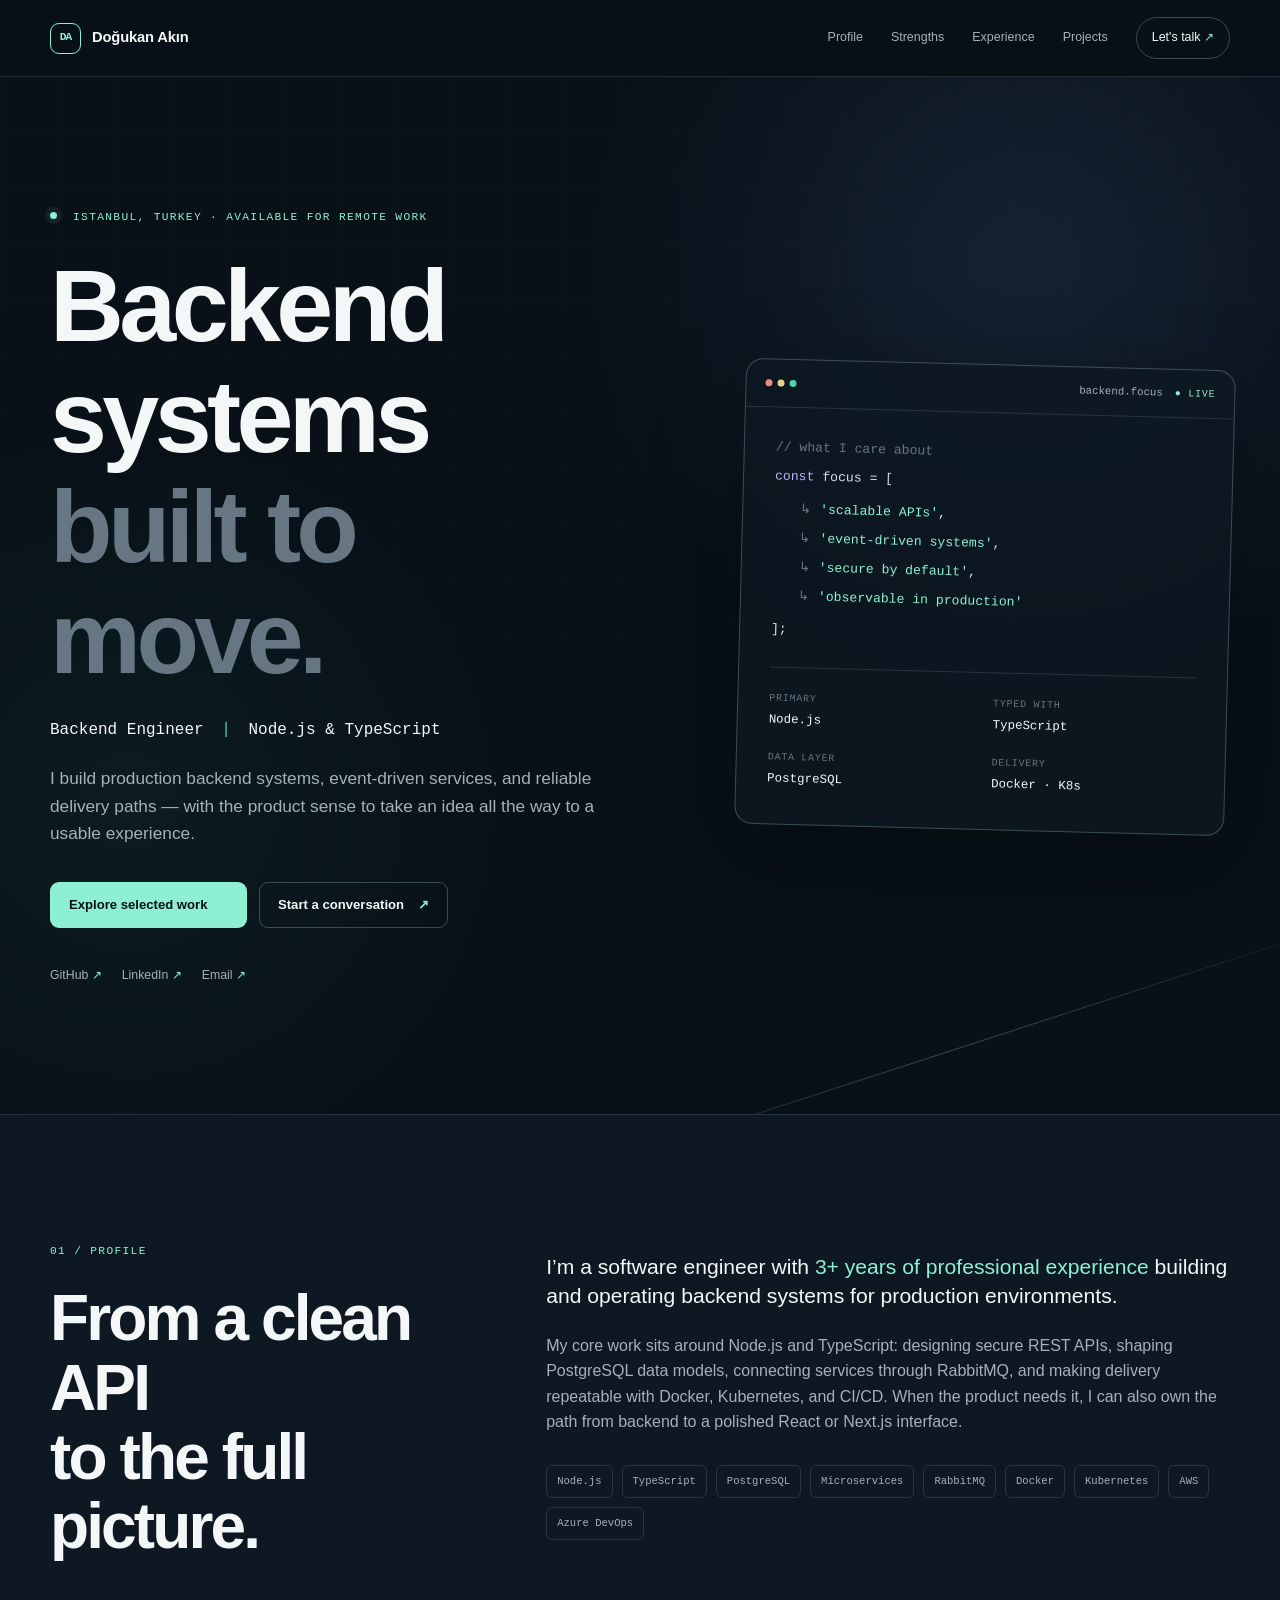
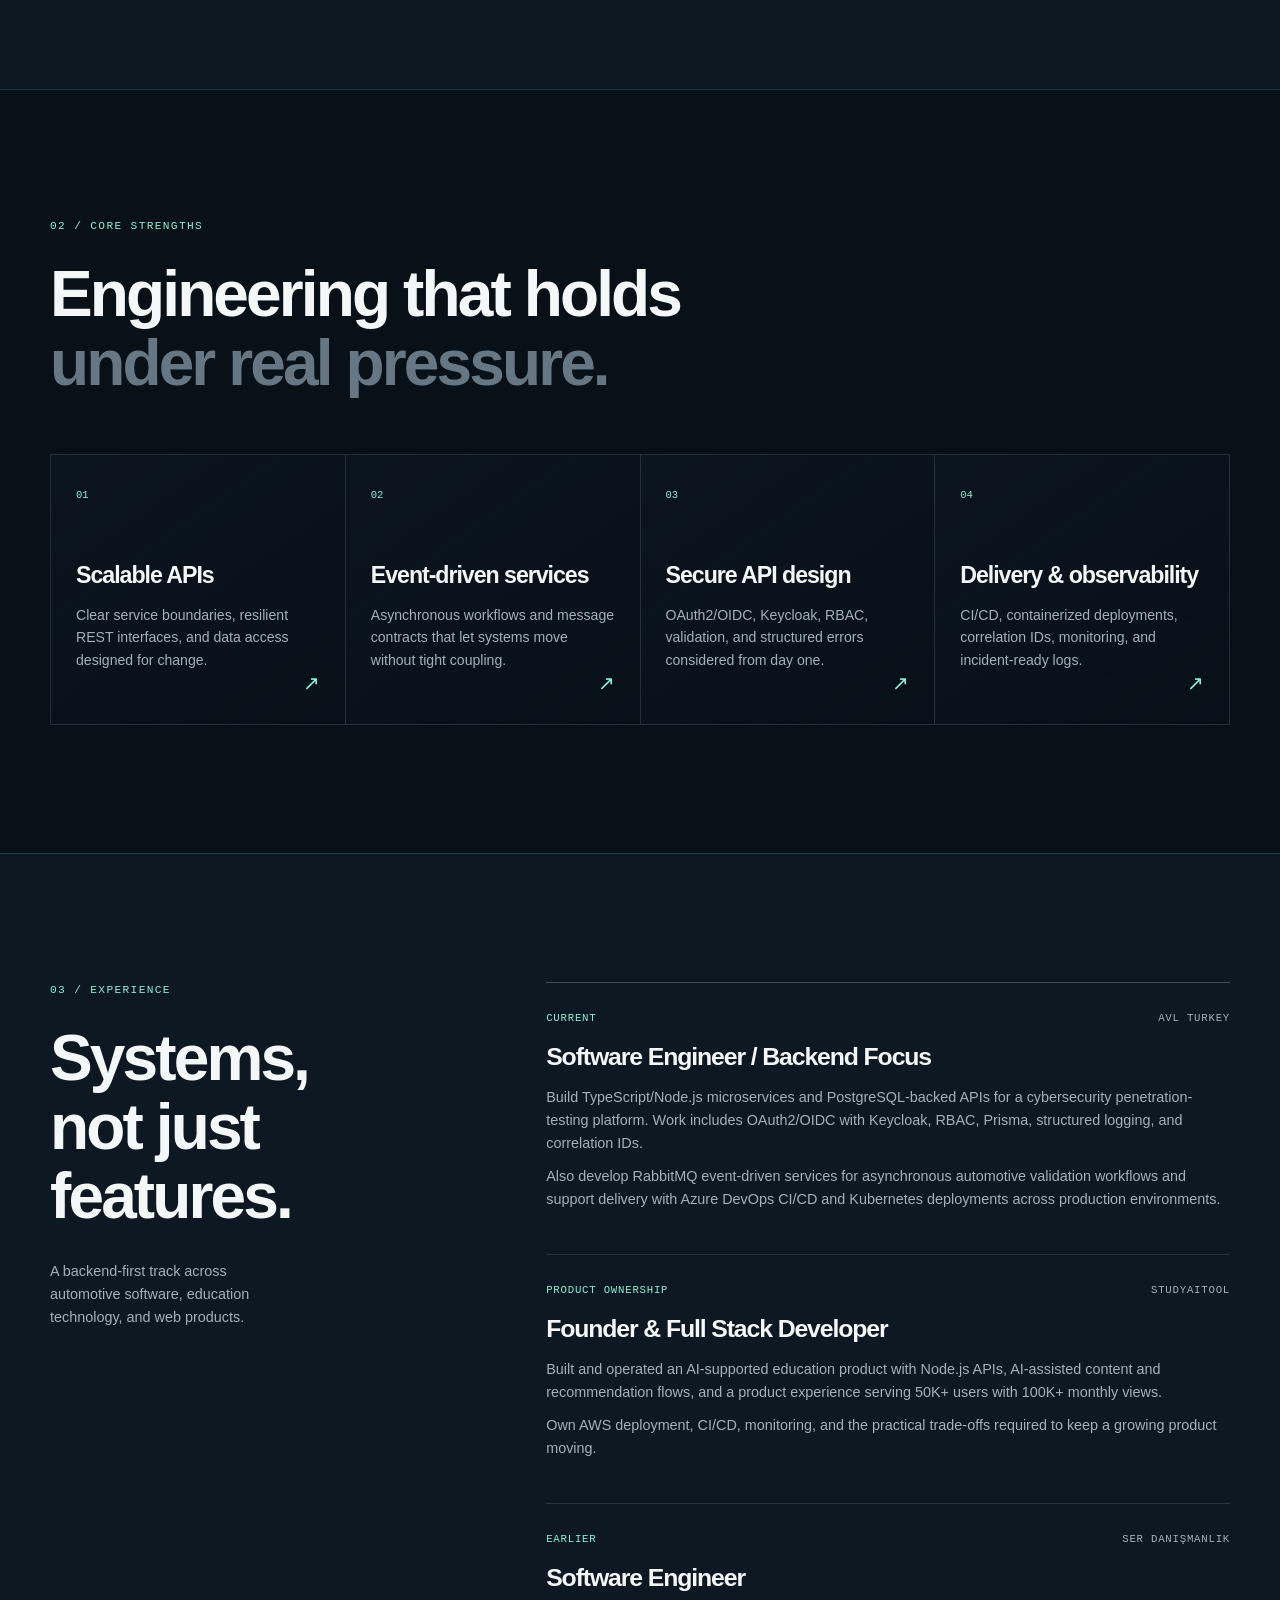
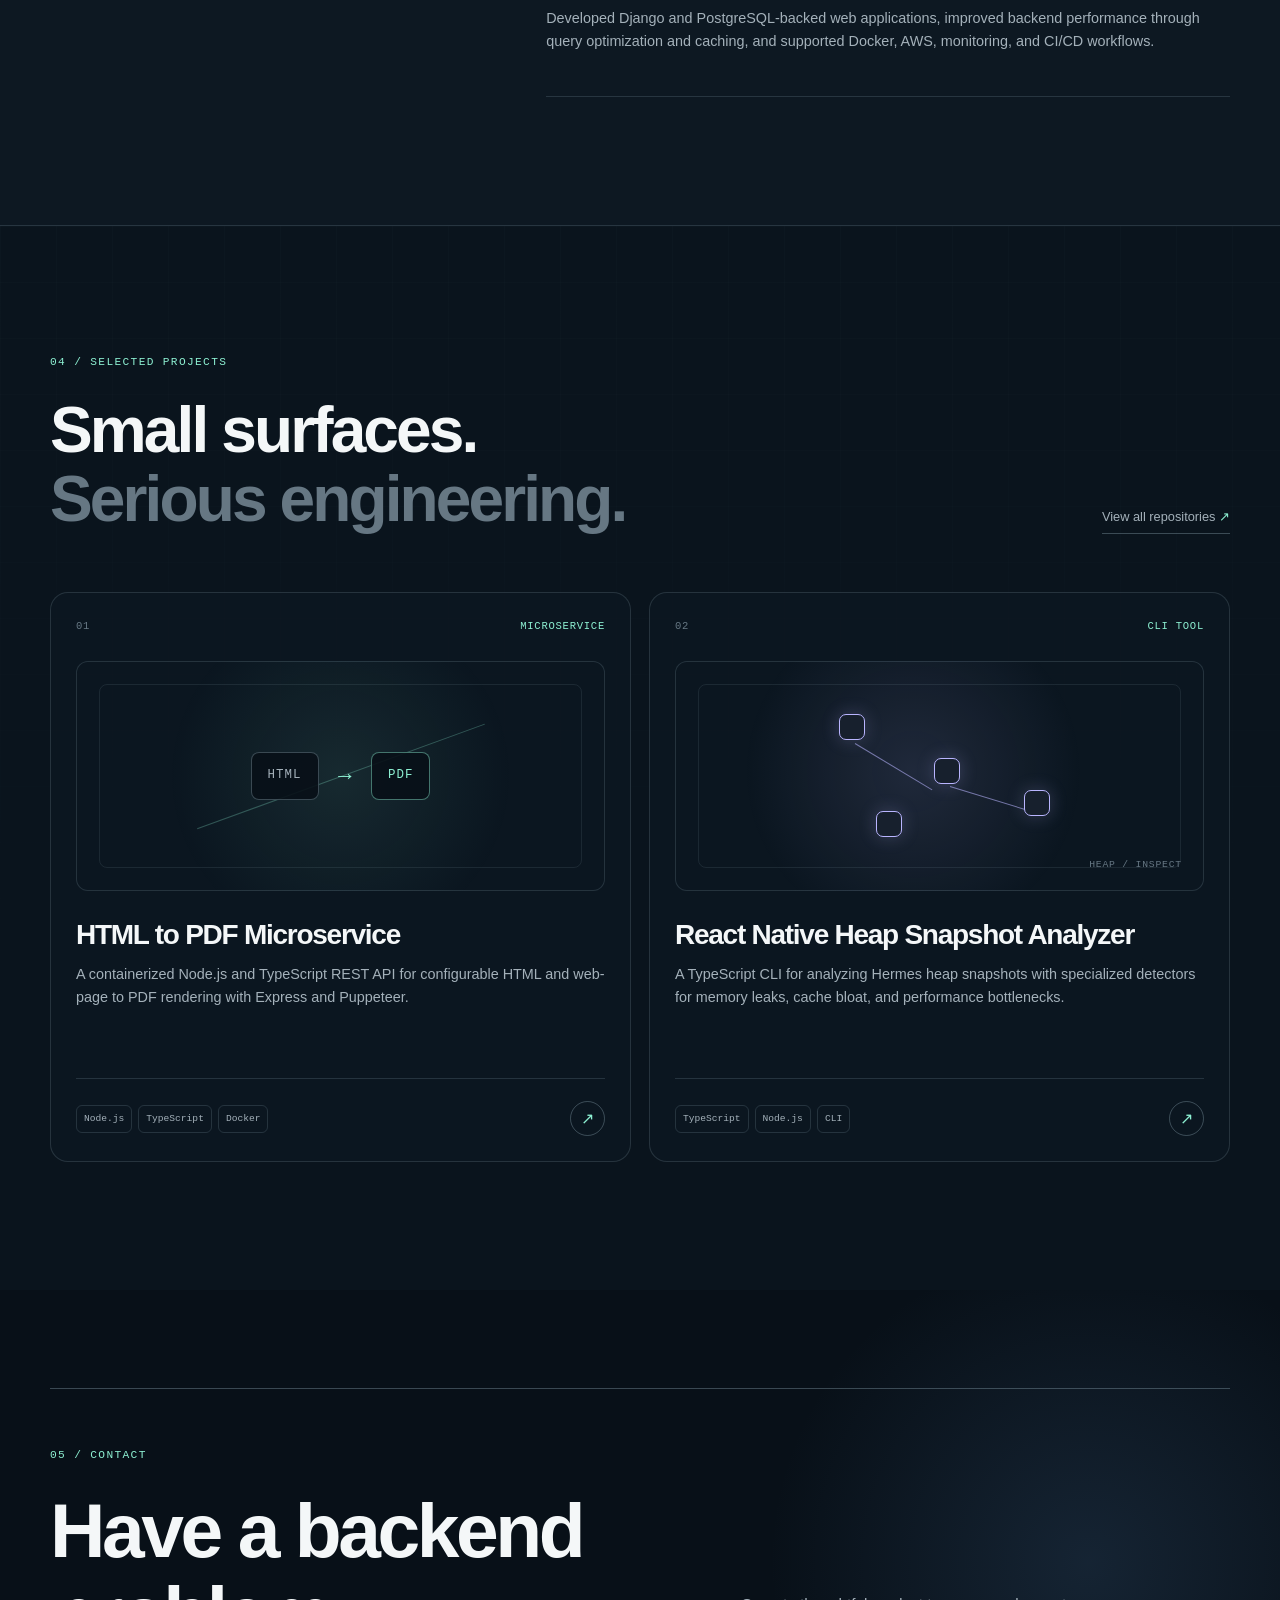
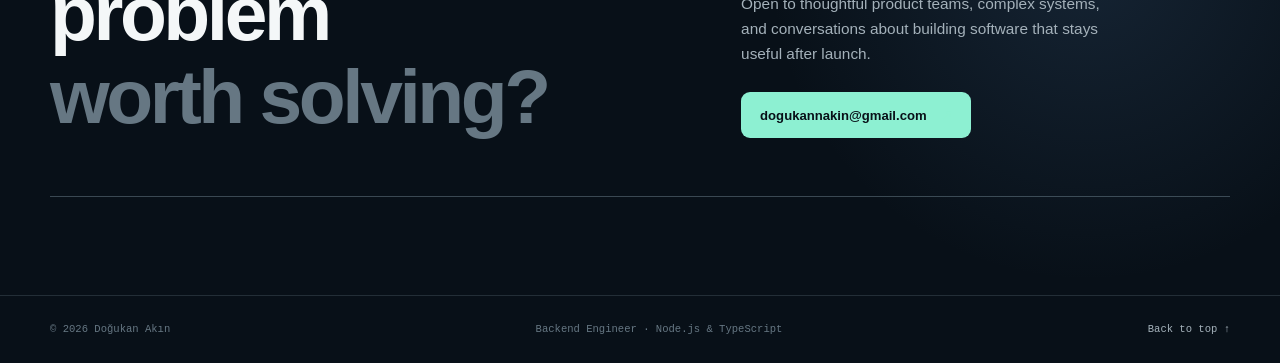
==== index.html @ ac8a81db "Add portfolio site" ====
<!doctype html>
<html lang="en">
  <head>
    <meta charset="UTF-8" />
    <meta name="viewport" content="width=device-width, initial-scale=1" />
    <meta name="description" content="Doğukan Akın — Backend Engineer focused on Node.js, TypeScript, production systems, and product delivery." />
    <meta name="theme-color" content="#081018" />
    <title>Doğukan Akın — Backend Engineer</title>
    <link rel="stylesheet" href="styles.css" />
  </head>
  <body>
    <a class="skip-link" href="#main-content">Skip to content</a>

    <header class="site-header">
      <div class="container nav-wrap">
        <a class="brand" href="#top" aria-label="Doğukan Akın home">
          <span class="brand-mark" aria-hidden="true">DA</span>
          <span>Doğukan Akın</span>
        </a>
        <button class="nav-toggle" type="button" aria-expanded="false" aria-controls="site-nav">
          <span class="sr-only">Toggle navigation</span>
          <span aria-hidden="true"></span><span aria-hidden="true"></span>
        </button>
        <nav id="site-nav" class="site-nav" aria-label="Primary navigation">
          <a href="#profile">Profile</a>
          <a href="#strengths">Strengths</a>
          <a href="#experience">Experience</a>
          <a href="#projects">Projects</a>
          <a class="nav-contact" href="#contact">Let's talk <span aria-hidden="true">↗</span></a>
        </nav>
      </div>
    </header>

    <main id="main-content">
      <section id="top" class="hero section-shell">
        <div class="container hero-grid">
          <div class="hero-copy">
            <p class="eyebrow"><span class="pulse-dot" aria-hidden="true"></span> Istanbul, Turkey · available for remote work</p>
            <h1>Backend systems<br /><span>built to move.</span></h1>
            <p class="hero-role">Backend Engineer <span aria-hidden="true">|</span> Node.js &amp; TypeScript</p>
            <p class="hero-intro">I build production backend systems, event-driven services, and reliable delivery paths — with the product sense to take an idea all the way to a usable experience.</p>
            <div class="hero-actions">
              <a class="button button-primary" href="#projects">Explore selected work <span aria-hidden="true">↓</span></a>
              <a class="button button-ghost" href="mailto:dogukannakin@gmail.com">Start a conversation <span aria-hidden="true">↗</span></a>
            </div>
            <div class="social-links" aria-label="Social links">
              <a href="https://github.com/dogukanakin" target="_blank" rel="noreferrer">GitHub <span aria-hidden="true">↗</span></a>
              <a href="https://www.linkedin.com/in/dogukanakinn/" target="_blank" rel="noreferrer">LinkedIn <span aria-hidden="true">↗</span></a>
              <a href="mailto:dogukannakin@gmail.com">Email <span aria-hidden="true">↗</span></a>
            </div>
          </div>

          <div class="hero-console" aria-label="Engineering focus summary">
            <div class="console-top"><span class="console-dots"><i></i><i></i><i></i></span><span>backend.focus</span><span class="console-lock">● live</span></div>
            <div class="console-body">
              <p class="code-muted">// what I care about</p>
              <p><span class="code-key">const</span> focus = [</p>
              <ul>
                <li><span class="code-string">'scalable APIs'</span>,</li>
                <li><span class="code-string">'event-driven systems'</span>,</li>
                <li><span class="code-string">'secure by default'</span>,</li>
                <li><span class="code-string">'observable in production'</span></li>
              </ul>
              <p>];</p>
              <div class="console-divider"></div>
              <div class="signal-grid">
                <div><span class="signal-label">primary</span><strong>Node.js</strong></div>
                <div><span class="signal-label">typed with</span><strong>TypeScript</strong></div>
                <div><span class="signal-label">data layer</span><strong>PostgreSQL</strong></div>
                <div><span class="signal-label">delivery</span><strong>Docker · K8s</strong></div>
              </div>
            </div>
          </div>
        </div>
        <div class="hero-grid-line" aria-hidden="true"></div>
      </section>

      <section id="profile" class="section-shell section-light">
        <div class="container split-layout">
          <div class="section-heading">
            <p class="eyebrow">01 / Profile</p>
            <h2>From a clean API<br />to the full picture.</h2>
          </div>
          <div class="section-content profile-content">
            <p class="lead">I’m a software engineer with <strong>3+ years of professional experience</strong> building and operating backend systems for production environments.</p>
            <p>My core work sits around Node.js and TypeScript: designing secure REST APIs, shaping PostgreSQL data models, connecting services through RabbitMQ, and making delivery repeatable with Docker, Kubernetes, and CI/CD. When the product needs it, I can also own the path from backend to a polished React or Next.js interface.</p>
            <div class="stack-row" aria-label="Technology stack">
              <span>Node.js</span><span>TypeScript</span><span>PostgreSQL</span><span>Microservices</span><span>RabbitMQ</span><span>Docker</span><span>Kubernetes</span><span>AWS</span><span>Azure DevOps</span>
            </div>
          </div>
        </div>
      </section>

      <section id="strengths" class="section-shell">
        <div class="container">
          <div class="section-heading section-heading-wide">
            <p class="eyebrow">02 / Core strengths</p>
            <h2>Engineering that holds<br /><span>under real pressure.</span></h2>
          </div>
          <div class="strengths-grid">
            <article class="strength-card"><span class="card-index">01</span><h3>Scalable APIs</h3><p>Clear service boundaries, resilient REST interfaces, and data access designed for change.</p><span class="card-arrow" aria-hidden="true">↗</span></article>
            <article class="strength-card"><span class="card-index">02</span><h3>Event-driven services</h3><p>Asynchronous workflows and message contracts that let systems move without tight coupling.</p><span class="card-arrow" aria-hidden="true">↗</span></article>
            <article class="strength-card"><span class="card-index">03</span><h3>Secure API design</h3><p>OAuth2/OIDC, Keycloak, RBAC, validation, and structured errors considered from day one.</p><span class="card-arrow" aria-hidden="true">↗</span></article>
            <article class="strength-card"><span class="card-index">04</span><h3>Delivery &amp; observability</h3><p>CI/CD, containerized deployments, correlation IDs, monitoring, and incident-ready logs.</p><span class="card-arrow" aria-hidden="true">↗</span></article>
          </div>
        </div>
      </section>

      <section id="experience" class="section-shell section-light">
        <div class="container split-layout experience-layout">
          <div class="section-heading">
            <p class="eyebrow">03 / Experience</p>
            <h2>Systems,<br />not just features.</h2>
            <p class="heading-note">A backend-first track across automotive software, education technology, and web products.</p>
          </div>
          <div class="timeline">
            <article class="timeline-item">
              <div class="timeline-meta"><span>Current</span><span>AVL Turkey</span></div>
              <h3>Software Engineer / Backend Focus</h3>
              <p>Build TypeScript/Node.js microservices and PostgreSQL-backed APIs for a cybersecurity penetration-testing platform. Work includes OAuth2/OIDC with Keycloak, RBAC, Prisma, structured logging, and correlation IDs.</p>
              <p>Also develop RabbitMQ event-driven services for asynchronous automotive validation workflows and support delivery with Azure DevOps CI/CD and Kubernetes deployments across production environments.</p>
            </article>
            <article class="timeline-item">
              <div class="timeline-meta"><span>Product ownership</span><span>StudyAITool</span></div>
              <h3>Founder &amp; Full Stack Developer</h3>
              <p>Built and operated an AI-supported education product with Node.js APIs, AI-assisted content and recommendation flows, and a product experience serving 50K+ users with 100K+ monthly views.</p>
              <p>Own AWS deployment, CI/CD, monitoring, and the practical trade-offs required to keep a growing product moving.</p>
            </article>
            <article class="timeline-item">
              <div class="timeline-meta"><span>Earlier</span><span>SER Danışmanlık</span></div>
              <h3>Software Engineer</h3>
              <p>Developed Django and PostgreSQL-backed web applications, improved backend performance through query optimization and caching, and supported Docker, AWS, monitoring, and CI/CD workflows.</p>
            </article>
          </div>
        </div>
      </section>

      <section id="projects" class="section-shell projects-section">
        <div class="container">
          <div class="projects-header">
            <div class="section-heading">
              <p class="eyebrow">04 / Selected projects</p>
              <h2>Small surfaces.<br /><span>Serious engineering.</span></h2>
            </div>
            <a class="text-link" href="https://github.com/dogukanakin?tab=repositories" target="_blank" rel="noreferrer">View all repositories <span aria-hidden="true">↗</span></a>
          </div>
          <div class="projects-grid">
            <article class="project-card project-featured">
              <div class="project-top"><span class="project-number">01</span><span class="project-type">Microservice</span></div>
              <div class="project-visual visual-pdf" aria-hidden="true"><span class="visual-label">HTML</span><span class="visual-arrow">→</span><span class="visual-label visual-label-accent">PDF</span><span class="visual-line"></span></div>
              <h3>HTML to PDF Microservice</h3>
              <p>A containerized Node.js and TypeScript REST API for configurable HTML and web-page to PDF rendering with Express and Puppeteer.</p>
              <div class="project-footer"><div class="tag-list"><span>Node.js</span><span>TypeScript</span><span>Docker</span></div><a class="icon-link" href="https://github.com/dogukanakin/HTML-to-PDF-Microservice" target="_blank" rel="noreferrer" aria-label="View HTML to PDF Microservice on GitHub">↗</a></div>
            </article>
            <article class="project-card">
              <div class="project-top"><span class="project-number">02</span><span class="project-type">CLI tool</span></div>
              <div class="project-visual visual-heap" aria-hidden="true"><span class="heap-node node-a"></span><span class="heap-node node-b"></span><span class="heap-node node-c"></span><span class="heap-node node-d"></span><span class="heap-connector connector-a"></span><span class="heap-connector connector-b"></span><span class="visual-label">HEAP / INSPECT</span></div>
              <h3>React Native Heap Snapshot Analyzer</h3>
              <p>A TypeScript CLI for analyzing Hermes heap snapshots with specialized detectors for memory leaks, cache bloat, and performance bottlenecks.</p>
              <div class="project-footer"><div class="tag-list"><span>TypeScript</span><span>Node.js</span><span>CLI</span></div><a class="icon-link" href="https://github.com/dogukanakin/react-native-heap-analyzer" target="_blank" rel="noreferrer" aria-label="View React Native Heap Snapshot Analyzer on GitHub">↗</a></div>
            </article>
          </div>
        </div>
      </section>

      <section id="contact" class="section-shell contact-section">
        <div class="container contact-card">
          <div>
            <p class="eyebrow">05 / Contact</p>
            <h2>Have a backend problem<br /><span>worth solving?</span></h2>
          </div>
          <div class="contact-actions">
            <p>Open to thoughtful product teams, complex systems, and conversations about building software that stays useful after launch.</p>
            <a class="button button-primary" href="mailto:dogukannakin@gmail.com">dogukannakin@gmail.com <span aria-hidden="true">↗</span></a>
          </div>
        </div>
      </section>
    </main>

    <footer class="site-footer">
      <div class="container footer-wrap"><span>© <span id="year"></span> Doğukan Akın</span><span>Backend Engineer · Node.js &amp; TypeScript</span><a href="#top">Back to top ↑</a></div>
    </footer>

    <script src="script.js"></script>
  </body>
</html>
---- styles.css ----
:root {
  --bg: #081018;
  --bg-soft: #0d1822;
  --ink: #f4f7f8;
  --muted: #a4b1ba;
  --muted-dark: #667783;
  --line: rgba(173, 202, 214, 0.16);
  --line-strong: rgba(173, 202, 214, 0.3);
  --accent: #8df0d2;
  --accent-strong: #4fd3b3;
  --accent-soft: rgba(141, 240, 210, 0.1);
  --lavender: #b9b5ff;
  --max: 1180px;
  --radius: 18px;
}

* { box-sizing: border-box; }
html { scroll-behavior: smooth; }
body {
  margin: 0;
  background: var(--bg);
  color: var(--ink);
  font-family: Inter, ui-sans-serif, -apple-system, BlinkMacSystemFont, "Segoe UI", sans-serif;
  line-height: 1.6;
  text-rendering: optimizeLegibility;
}
a { color: inherit; text-decoration: none; }
a:focus-visible, button:focus-visible { outline: 2px solid var(--accent); outline-offset: 4px; }
.container { width: min(var(--max), calc(100% - 48px)); margin: 0 auto; }
.sr-only { position: absolute; width: 1px; height: 1px; padding: 0; margin: -1px; overflow: hidden; clip: rect(0, 0, 0, 0); white-space: nowrap; border: 0; }
.skip-link { position: fixed; z-index: 10; top: 12px; left: 12px; padding: 8px 12px; border-radius: 8px; background: var(--accent); color: var(--bg); transform: translateY(-150%); transition: transform .2s ease; }
.skip-link:focus { transform: translateY(0); }

.site-header { position: sticky; top: 0; z-index: 5; border-bottom: 1px solid var(--line); background: rgba(8, 16, 24, .88); backdrop-filter: blur(18px); }
.nav-wrap { min-height: 76px; display: flex; align-items: center; justify-content: space-between; gap: 24px; }
.brand { display: inline-flex; align-items: center; gap: 11px; font-size: .92rem; font-weight: 650; letter-spacing: -.01em; }
.brand-mark { display: grid; place-items: center; width: 31px; height: 31px; border: 1px solid var(--accent); border-radius: 9px; color: var(--accent); font-family: "SFMono-Regular", Consolas, monospace; font-size: .7rem; letter-spacing: -.08em; }
.site-nav { display: flex; align-items: center; gap: 28px; color: var(--muted); font-size: .78rem; }
.site-nav a { transition: color .2s ease; }
.site-nav a:hover, .site-nav a:focus-visible { color: var(--ink); }
.site-nav .nav-contact { padding: 10px 15px; border: 1px solid var(--line-strong); border-radius: 999px; color: var(--ink); }
.nav-contact span, .social-links span, .button span, .text-link span { color: var(--accent); }
.nav-toggle { display: none; border: 0; background: transparent; color: var(--ink); }

.section-shell { position: relative; padding: 128px 0; overflow: hidden; }
.hero { min-height: 710px; padding-top: 132px; display: flex; align-items: center; background: radial-gradient(circle at 80% 18%, rgba(74, 115, 160, .18), transparent 33%), radial-gradient(circle at 10% 70%, rgba(61, 172, 144, .08), transparent 28%); }
.hero::before, .projects-section::before { position: absolute; inset: 0; pointer-events: none; content: ""; opacity: .34; background-image: linear-gradient(rgba(151, 186, 195, .06) 1px, transparent 1px), linear-gradient(90deg, rgba(151, 186, 195, .06) 1px, transparent 1px); background-size: 56px 56px; mask-image: linear-gradient(to bottom, black, transparent 82%); }
.hero-grid { position: relative; z-index: 1; display: grid; grid-template-columns: minmax(0, 1.08fr) minmax(330px, .92fr); align-items: center; gap: clamp(48px, 9vw, 132px); }
.eyebrow { margin: 0 0 24px; color: var(--accent); font-family: "SFMono-Regular", Consolas, monospace; font-size: .7rem; letter-spacing: .12em; text-transform: uppercase; }
.pulse-dot { display: inline-block; width: 7px; height: 7px; margin-right: 8px; border-radius: 50%; background: var(--accent); box-shadow: 0 0 0 5px rgba(141, 240, 210, .08); vertical-align: 1px; }
h1, h2, h3, p { margin-top: 0; }
h1, h2, h3 { line-height: 1.08; letter-spacing: -.045em; }
h1 { max-width: 780px; margin-bottom: 25px; font-size: clamp(3.8rem, 8vw, 7.2rem); font-weight: 650; }
h1 span, h2 span { color: var(--muted-dark); }
.hero-role { margin-bottom: 21px; color: var(--ink); font-family: "SFMono-Regular", Consolas, monospace; font-size: 1rem; }
.hero-role span { padding: 0 8px; color: var(--accent-strong); }
.hero-intro { max-width: 590px; margin-bottom: 34px; color: var(--muted); font-size: 1.08rem; }
.hero-actions, .social-links { display: flex; flex-wrap: wrap; align-items: center; gap: 12px; }
.button { display: inline-flex; align-items: center; gap: 14px; min-height: 46px; padding: 0 18px; border: 1px solid transparent; border-radius: 9px; font-size: .82rem; font-weight: 650; transition: transform .2s ease, border-color .2s ease, background .2s ease; }
.button:hover { transform: translateY(-2px); }
.button-primary { background: var(--accent); color: var(--bg); }
.button-primary:hover { background: #b4f9e5; }
.button-ghost { border-color: var(--line-strong); color: var(--ink); }
.button-ghost:hover { border-color: var(--accent); }
.social-links { gap: 20px; margin-top: 38px; color: var(--muted); font-size: .77rem; }
.social-links a:hover { color: var(--ink); }

.hero-console { border: 1px solid var(--line-strong); border-radius: var(--radius); background: rgba(13, 24, 34, .8); box-shadow: 0 22px 90px rgba(0, 0, 0, .28); overflow: hidden; transform: rotate(1.5deg); }
.console-top { display: flex; align-items: center; gap: 12px; padding: 15px 19px; border-bottom: 1px solid var(--line); color: var(--muted); font-family: "SFMono-Regular", Consolas, monospace; font-size: .67rem; }
.console-dots { display: inline-flex; gap: 5px; margin-right: auto; }
.console-dots i { display: block; width: 7px; height: 7px; border-radius: 50%; background: var(--muted-dark); }
.console-dots i:first-child { background: #eb8b84; }.console-dots i:nth-child(2) { background: #ead18a; }.console-dots i:last-child { background: var(--accent-strong); }
.console-lock { color: var(--accent); font-size: .62rem; text-transform: uppercase; letter-spacing: .08em; }
.console-body { padding: 29px 31px 34px; color: #d5e4e6; font-family: "SFMono-Regular", Consolas, monospace; font-size: .82rem; }
.console-body p { margin-bottom: 8px; }.code-muted { color: var(--muted-dark); }.code-key { color: var(--lavender); }.code-string { color: var(--accent); }
.console-body ul { padding-left: 26px; margin: 12px 0 12px; list-style: none; }.console-body li { margin: 8px 0; }.console-body li::before { margin-right: 9px; color: var(--muted-dark); content: "↳"; }
.console-divider { height: 1px; margin: 27px 0 23px; background: var(--line); }.signal-grid { display: grid; grid-template-columns: 1fr 1fr; gap: 19px 22px; }.signal-grid div { display: flex; flex-direction: column; gap: 4px; }.signal-label { color: var(--muted-dark); font-size: .62rem; text-transform: uppercase; letter-spacing: .08em; }.signal-grid strong { color: var(--ink); font-size: .78rem; font-weight: 500; }
.hero-grid-line { position: absolute; right: -10%; bottom: 70px; width: 68%; height: 1px; background: linear-gradient(90deg, transparent, var(--line-strong), transparent); transform: rotate(-18deg); }

.section-light { background: var(--bg-soft); border-top: 1px solid var(--line); border-bottom: 1px solid var(--line); }
.split-layout { display: grid; grid-template-columns: minmax(250px, .7fr) minmax(0, 1.3fr); gap: clamp(52px, 10vw, 150px); }
.section-heading h2 { margin-bottom: 0; font-size: clamp(2.5rem, 5vw, 4.5rem); font-weight: 600; }.section-heading-wide { max-width: 670px; margin-bottom: 56px; }
.profile-content { max-width: 730px; padding-top: 9px; }.profile-content p { color: var(--muted); }.profile-content .lead { color: var(--ink); font-size: 1.32rem; line-height: 1.42; }.profile-content strong { color: var(--accent); font-weight: 500; }
.stack-row { display: flex; flex-wrap: wrap; gap: 9px; margin-top: 30px; }.stack-row span, .tag-list span { padding: 7px 10px; border: 1px solid var(--line); border-radius: 6px; color: var(--muted); font-family: "SFMono-Regular", Consolas, monospace; font-size: .66rem; }

.strengths-grid { display: grid; grid-template-columns: repeat(4, 1fr); border-top: 1px solid var(--line); border-left: 1px solid var(--line); }.strength-card { position: relative; min-height: 270px; padding: 25px; border-right: 1px solid var(--line); border-bottom: 1px solid var(--line); background: linear-gradient(145deg, rgba(13, 24, 34, .6), rgba(8, 16, 24, .2)); }.strength-card:hover { background: var(--accent-soft); }.card-index { color: var(--accent); font-family: "SFMono-Regular", Consolas, monospace; font-size: .66rem; }.strength-card h3 { margin: 57px 0 16px; font-size: 1.45rem; font-weight: 550; }.strength-card p { color: var(--muted); font-size: .88rem; }.card-arrow { position: absolute; right: 25px; bottom: 25px; color: var(--accent); font-size: 1.25rem; }

.experience-layout { align-items: start; }.heading-note { max-width: 240px; margin-top: 29px; color: var(--muted); font-size: .9rem; }.timeline { border-top: 1px solid var(--line-strong); }.timeline-item { padding: 27px 0 33px; border-bottom: 1px solid var(--line); }.timeline-meta { display: flex; justify-content: space-between; gap: 20px; margin-bottom: 17px; color: var(--accent); font-family: "SFMono-Regular", Consolas, monospace; font-size: .67rem; text-transform: uppercase; letter-spacing: .07em; }.timeline-meta span:last-child { color: var(--muted); }.timeline-item h3 { margin-bottom: 15px; font-size: 1.55rem; font-weight: 550; }.timeline-item p { max-width: 700px; margin-bottom: 10px; color: var(--muted); font-size: .9rem; }

.projects-section { background: #0a141d; }.projects-header { display: flex; align-items: end; justify-content: space-between; gap: 30px; margin-bottom: 58px; }.projects-header .section-heading { position: relative; z-index: 1; }.text-link { position: relative; z-index: 1; padding-bottom: 6px; border-bottom: 1px solid var(--line-strong); color: var(--muted); font-size: .8rem; }.text-link:hover { color: var(--ink); border-color: var(--accent); }.projects-grid { position: relative; z-index: 1; display: grid; grid-template-columns: 1fr 1fr; gap: 18px; }.project-card { display: flex; flex-direction: column; min-height: 570px; padding: 25px; border: 1px solid var(--line); border-radius: var(--radius); background: rgba(13, 24, 34, .72); }.project-card:hover { border-color: var(--line-strong); }.project-top, .project-footer { display: flex; align-items: center; justify-content: space-between; gap: 16px; }.project-number, .project-type { color: var(--muted-dark); font-family: "SFMono-Regular", Consolas, monospace; font-size: .66rem; text-transform: uppercase; letter-spacing: .07em; }.project-type { color: var(--accent); }.project-visual { position: relative; display: flex; align-items: center; justify-content: center; height: 230px; margin: 26px 0 29px; border: 1px solid var(--line); border-radius: 12px; background: radial-gradient(circle at center, rgba(141, 240, 210, .09), transparent 60%); overflow: hidden; }.project-visual::before { position: absolute; inset: 22px; border: 1px solid rgba(173, 202, 214, .1); border-radius: 8px; content: ""; }.visual-label { position: relative; z-index: 1; padding: 13px 16px; border: 1px solid var(--line-strong); border-radius: 8px; background: rgba(8, 16, 24, .9); color: var(--muted); font-family: "SFMono-Regular", Consolas, monospace; font-size: .78rem; letter-spacing: .08em; }.visual-label-accent { color: var(--accent); border-color: rgba(141, 240, 210, .45); }.visual-arrow { position: relative; z-index: 1; margin: 0 15px; color: var(--accent); font-size: 1.4rem; }.visual-line { position: absolute; width: 58%; height: 1px; background: var(--accent); opacity: .28; transform: rotate(-20deg); }.visual-heap { background: radial-gradient(circle at 45% 48%, rgba(185, 181, 255, .12), transparent 54%); }.heap-node { position: absolute; z-index: 1; width: 26px; height: 26px; border: 1px solid var(--lavender); border-radius: 7px; background: #17202d; box-shadow: 0 0 18px rgba(185, 181, 255, .22); }.node-a { top: 52px; left: 31%; }.node-b { top: 96px; left: 49%; }.node-c { top: 149px; left: 38%; }.node-d { top: 128px; left: 66%; }.heap-connector { position: absolute; z-index: 0; height: 1px; background: rgba(185, 181, 255, .58); transform-origin: left center; }.connector-a { top: 81px; left: 34%; width: 90px; transform: rotate(31deg); }.connector-b { top: 124px; left: 52%; width: 92px; transform: rotate(17deg); }.visual-heap .visual-label { position: absolute; right: 21px; bottom: 18px; padding: 0; border: 0; background: transparent; color: var(--muted-dark); font-size: .61rem; }.project-card h3 { margin-bottom: 12px; font-size: 1.75rem; font-weight: 550; }.project-card p { min-height: 78px; color: var(--muted); font-size: .9rem; }.project-footer { margin-top: auto; padding-top: 22px; border-top: 1px solid var(--line); }.tag-list { display: flex; flex-wrap: wrap; gap: 6px; }.tag-list span { padding: 5px 7px; font-size: .6rem; }.icon-link { display: grid; place-items: center; width: 35px; height: 35px; border: 1px solid var(--line-strong); border-radius: 50%; color: var(--accent); transition: background .2s ease, transform .2s ease; }.icon-link:hover { background: var(--accent-soft); transform: translate(2px, -2px); }

.contact-section { padding-top: 98px; padding-bottom: 98px; background: radial-gradient(circle at 85% 45%, rgba(74, 115, 160, .2), transparent 28%); }.contact-card { display: grid; grid-template-columns: 1fr .8fr; gap: 80px; padding: 58px 0; border-top: 1px solid var(--line-strong); border-bottom: 1px solid var(--line-strong); }.contact-card h2 { margin-bottom: 0; font-size: clamp(2.8rem, 6vw, 5.4rem); font-weight: 600; }.contact-actions { align-self: end; max-width: 380px; }.contact-actions p { margin-bottom: 26px; color: var(--muted); font-size: .96rem; }
.site-footer { padding: 25px 0; border-top: 1px solid var(--line); color: var(--muted-dark); font-family: "SFMono-Regular", Consolas, monospace; font-size: .66rem; }.footer-wrap { display: flex; justify-content: space-between; gap: 20px; }.footer-wrap a { color: var(--muted); }.footer-wrap a:hover { color: var(--accent); }

@media (max-width: 900px) {
  .hero-grid, .split-layout, .contact-card { grid-template-columns: 1fr; }
  .hero { min-height: auto; padding-top: 110px; }.hero-console { max-width: 620px; transform: none; }.section-heading-wide { margin-bottom: 42px; }.strengths-grid { grid-template-columns: 1fr 1fr; }.contact-card { gap: 40px; }.contact-actions { max-width: 580px; }
}
@media (max-width: 640px) {
  .container { width: min(var(--max), calc(100% - 32px)); }.nav-wrap { min-height: 68px; }.nav-toggle { display: flex; flex-direction: column; gap: 5px; padding: 10px 0 10px 10px; cursor: pointer; }.nav-toggle > span:not(.sr-only) { display: block; width: 22px; height: 1px; background: var(--ink); }.site-nav { position: absolute; top: calc(100% + 1px); right: 16px; left: 16px; display: none; flex-direction: column; align-items: stretch; gap: 0; padding: 7px; border: 1px solid var(--line-strong); border-radius: 12px; background: #0d1822; box-shadow: 0 18px 50px rgba(0,0,0,.3); }.site-nav[data-open="true"] { display: flex; }.site-nav a { padding: 12px 14px; }.site-nav .nav-contact { border: 0; border-radius: 7px; }.section-shell { padding: 88px 0; }.hero { padding-top: 85px; }.eyebrow { margin-bottom: 19px; }.hero h1 { font-size: clamp(3.3rem, 15vw, 5rem); }.hero-role { font-size: .78rem; }.hero-intro { font-size: .98rem; }.hero-actions { align-items: stretch; flex-direction: column; }.button { justify-content: space-between; }.social-links { margin-top: 28px; }.console-body { padding: 24px 20px 25px; font-size: .71rem; }.signal-grid { gap: 17px 12px; }.strengths-grid, .projects-grid { grid-template-columns: 1fr; }.strength-card { min-height: 220px; }.strength-card h3 { margin-top: 40px; }.projects-header { display: block; margin-bottom: 38px; }.projects-header .text-link { display: inline-block; margin-top: 24px; }.project-card { min-height: 540px; }.project-visual { height: 205px; }.timeline-meta { align-items: start; flex-direction: column; gap: 5px; }.contact-card { padding: 42px 0; }.footer-wrap { align-items: start; flex-direction: column; gap: 9px; }
}
@media (prefers-reduced-motion: reduce) { html { scroll-behavior: auto; } *, *::before, *::after { transition-duration: .01ms !important; animation-duration: .01ms !important; animation-iteration-count: 1 !important; } }
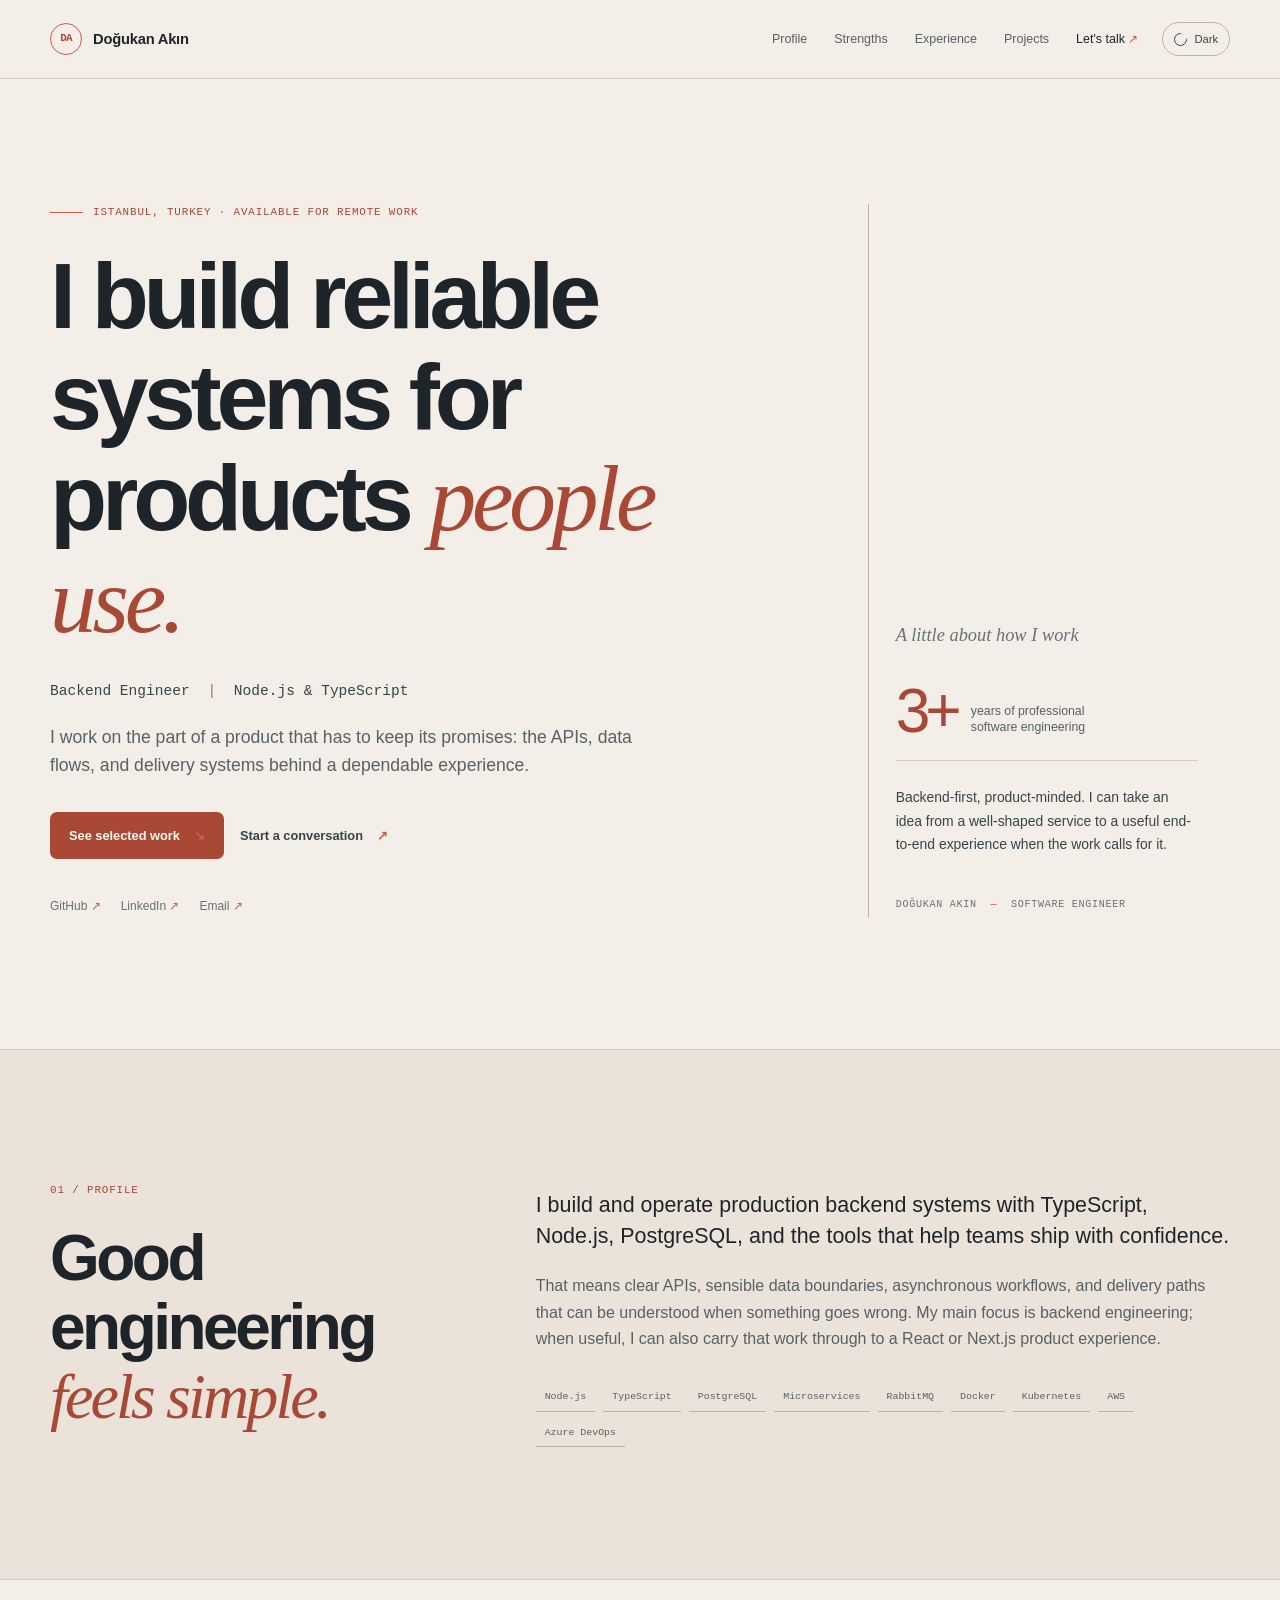
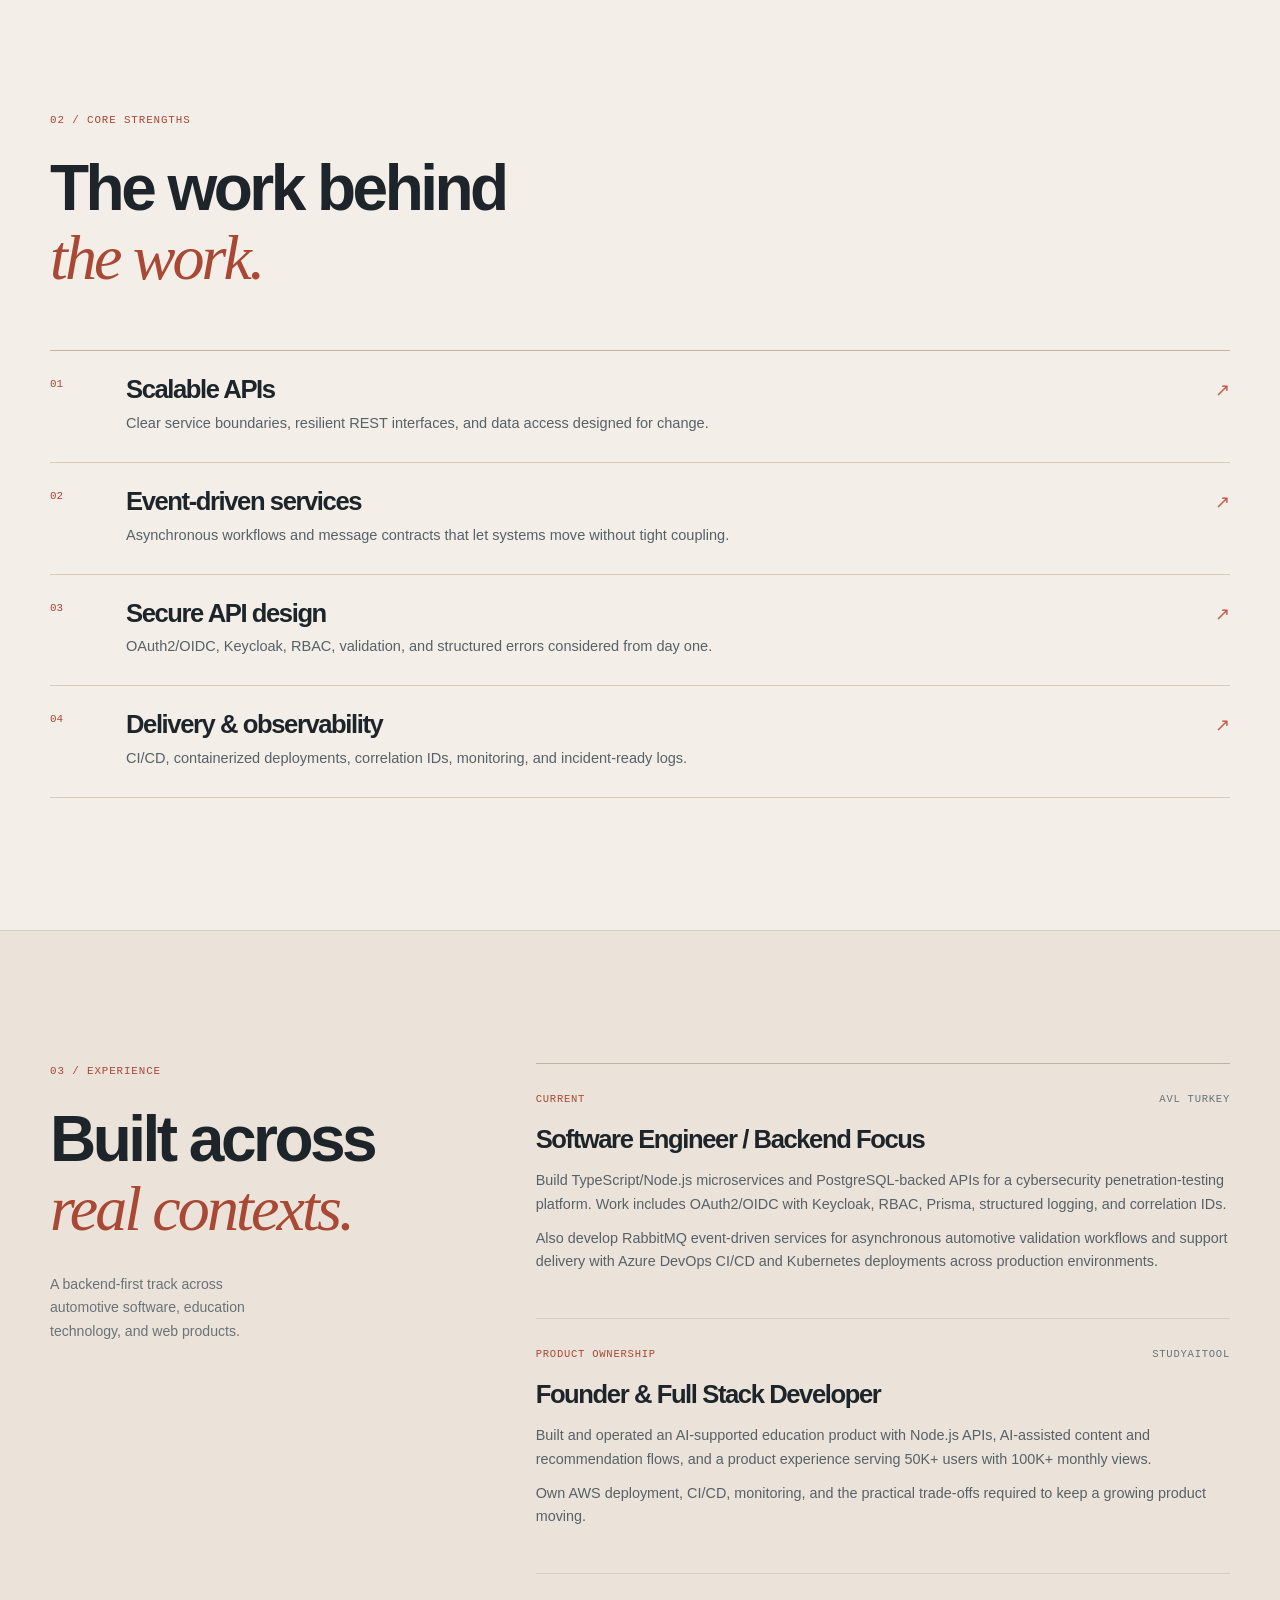
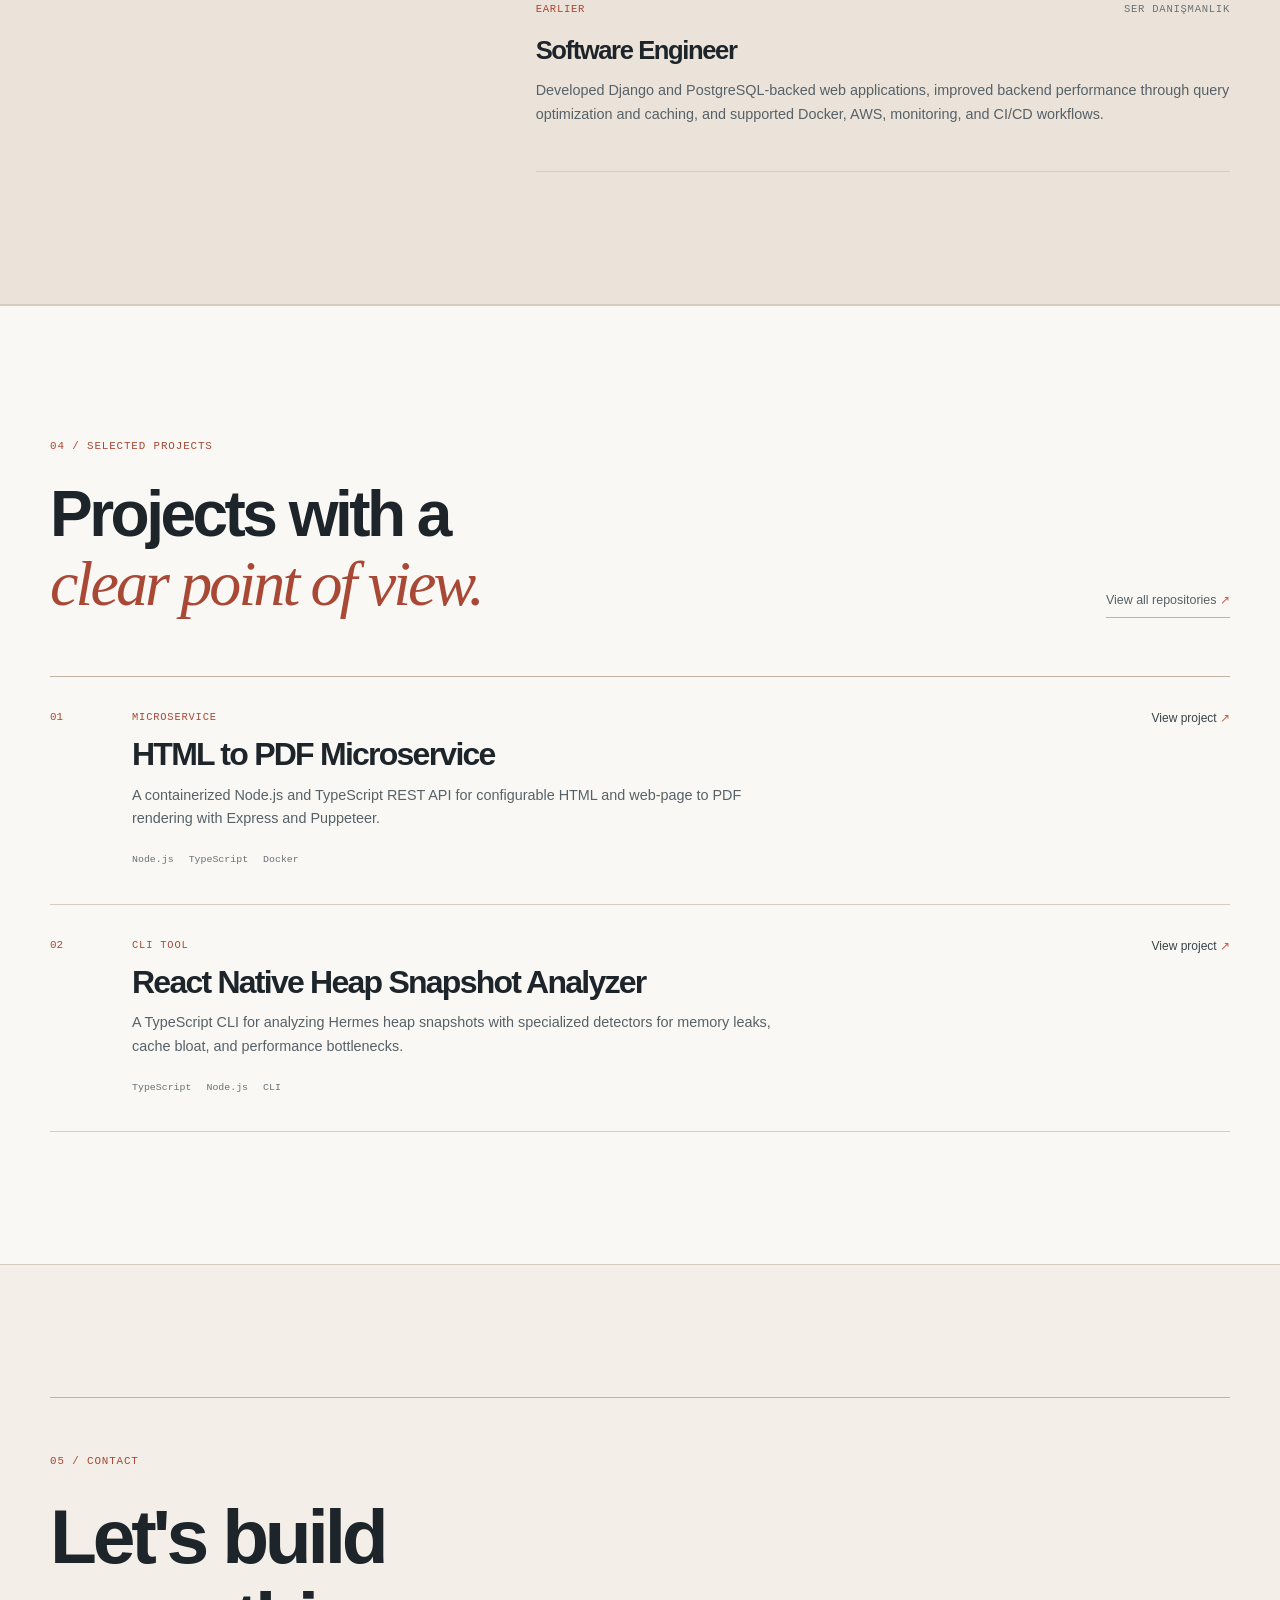
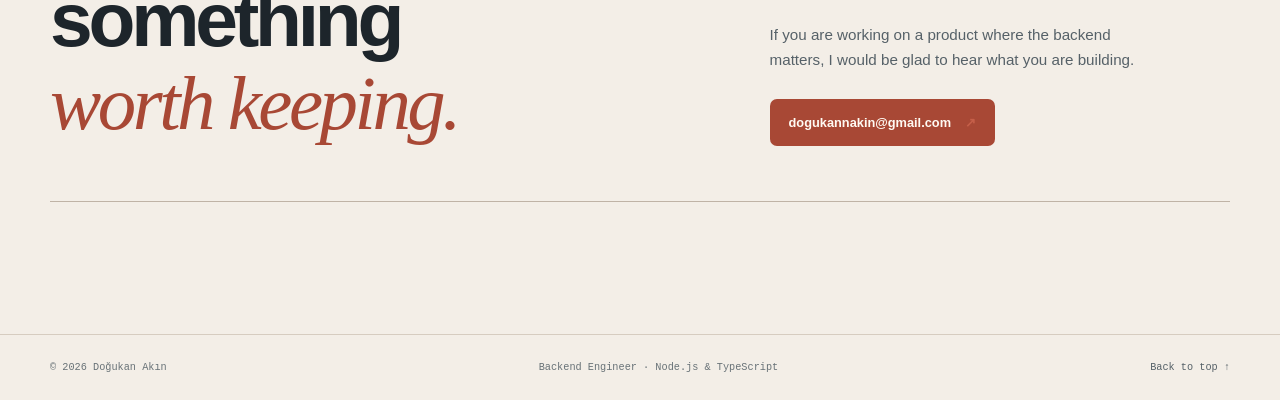
==== commit 317c3cbc: "Refresh portfolio visual system and themes" ====
--- a/index.html
+++ b/index.html
@@ -4,8 +4,19 @@
     <meta charset="UTF-8" />
     <meta name="viewport" content="width=device-width, initial-scale=1" />
     <meta name="description" content="Doğukan Akın — Backend Engineer focused on Node.js, TypeScript, production systems, and product delivery." />
-    <meta name="theme-color" content="#081018" />
+    <meta name="theme-color" content="#f3eee7" />
     <title>Doğukan Akın — Backend Engineer</title>
+    <script>
+      (() => {
+        try {
+          const stored = localStorage.getItem('theme');
+          const system = window.matchMedia('(prefers-color-scheme: dark)').matches ? 'dark' : 'light';
+          document.documentElement.dataset.theme = stored === 'dark' || stored === 'light' ? stored : system;
+        } catch {
+          document.documentElement.dataset.theme = 'light';
+        }
+      })();
+    </script>
     <link rel="stylesheet" href="styles.css" />
   </head>
   <body>
@@ -17,17 +28,23 @@
           <span class="brand-mark" aria-hidden="true">DA</span>
           <span>Doğukan Akın</span>
         </a>
-        <button class="nav-toggle" type="button" aria-expanded="false" aria-controls="site-nav">
-          <span class="sr-only">Toggle navigation</span>
-          <span aria-hidden="true"></span><span aria-hidden="true"></span>
-        </button>
-        <nav id="site-nav" class="site-nav" aria-label="Primary navigation">
-          <a href="#profile">Profile</a>
-          <a href="#strengths">Strengths</a>
-          <a href="#experience">Experience</a>
-          <a href="#projects">Projects</a>
-          <a class="nav-contact" href="#contact">Let's talk <span aria-hidden="true">↗</span></a>
-        </nav>
+        <div class="header-actions">
+          <nav id="site-nav" class="site-nav" aria-label="Primary navigation">
+            <a href="#profile">Profile</a>
+            <a href="#strengths">Strengths</a>
+            <a href="#experience">Experience</a>
+            <a href="#projects">Projects</a>
+            <a class="nav-contact" href="#contact">Let's talk <span aria-hidden="true">↗</span></a>
+          </nav>
+          <button id="theme-toggle" class="theme-toggle" type="button" aria-pressed="false" aria-label="Switch to dark mode">
+            <span class="theme-icon" aria-hidden="true"></span>
+            <span data-theme-label>Dark</span>
+          </button>
+          <button class="nav-toggle" type="button" aria-expanded="false" aria-controls="site-nav">
+            <span class="sr-only">Toggle navigation</span>
+            <span aria-hidden="true"></span><span aria-hidden="true"></span>
+          </button>
+        </div>
       </div>
     </header>
 
@@ -35,13 +52,13 @@
       <section id="top" class="hero section-shell">
         <div class="container hero-grid">
           <div class="hero-copy">
-            <p class="eyebrow"><span class="pulse-dot" aria-hidden="true"></span> Istanbul, Turkey · available for remote work</p>
-            <h1>Backend systems<br /><span>built to move.</span></h1>
+            <p class="eyebrow"><span class="eyebrow-rule" aria-hidden="true"></span>Istanbul, Turkey · available for remote work</p>
+            <h1>I build reliable systems for products <em>people use.</em></h1>
             <p class="hero-role">Backend Engineer <span aria-hidden="true">|</span> Node.js &amp; TypeScript</p>
-            <p class="hero-intro">I build production backend systems, event-driven services, and reliable delivery paths — with the product sense to take an idea all the way to a usable experience.</p>
+            <p class="hero-intro">I work on the part of a product that has to keep its promises: the APIs, data flows, and delivery systems behind a dependable experience.</p>
             <div class="hero-actions">
-              <a class="button button-primary" href="#projects">Explore selected work <span aria-hidden="true">↓</span></a>
-              <a class="button button-ghost" href="mailto:dogukannakin@gmail.com">Start a conversation <span aria-hidden="true">↗</span></a>
+              <a class="button button-primary" href="#projects">See selected work <span aria-hidden="true">↘</span></a>
+              <a class="button button-text" href="mailto:dogukannakin@gmail.com">Start a conversation <span aria-hidden="true">↗</span></a>
             </div>
             <div class="social-links" aria-label="Social links">
               <a href="https://github.com/dogukanakin" target="_blank" rel="noreferrer">GitHub <span aria-hidden="true">↗</span></a>
@@ -50,40 +67,24 @@
             </div>
           </div>
 
-          <div class="hero-console" aria-label="Engineering focus summary">
-            <div class="console-top"><span class="console-dots"><i></i><i></i><i></i></span><span>backend.focus</span><span class="console-lock">● live</span></div>
-            <div class="console-body">
-              <p class="code-muted">// what I care about</p>
-              <p><span class="code-key">const</span> focus = [</p>
-              <ul>
-                <li><span class="code-string">'scalable APIs'</span>,</li>
-                <li><span class="code-string">'event-driven systems'</span>,</li>
-                <li><span class="code-string">'secure by default'</span>,</li>
-                <li><span class="code-string">'observable in production'</span></li>
-              </ul>
-              <p>];</p>
-              <div class="console-divider"></div>
-              <div class="signal-grid">
-                <div><span class="signal-label">primary</span><strong>Node.js</strong></div>
-                <div><span class="signal-label">typed with</span><strong>TypeScript</strong></div>
-                <div><span class="signal-label">data layer</span><strong>PostgreSQL</strong></div>
-                <div><span class="signal-label">delivery</span><strong>Docker · K8s</strong></div>
-              </div>
-            </div>
-          </div>
+          <aside class="hero-aside" aria-label="Professional summary">
+            <div class="aside-intro">A little about how I work</div>
+            <div class="aside-stat"><strong>3+</strong><span>years of professional<br />software engineering</span></div>
+            <div class="aside-note">Backend-first, product-minded. I can take an idea from a well-shaped service to a useful end-to-end experience when the work calls for it.</div>
+            <div class="aside-signature">Doğukan Akın <span aria-hidden="true">—</span> Software Engineer</div>
+          </aside>
         </div>
-        <div class="hero-grid-line" aria-hidden="true"></div>
       </section>
 
-      <section id="profile" class="section-shell section-light">
+      <section id="profile" class="section-shell section-tint">
         <div class="container split-layout">
           <div class="section-heading">
             <p class="eyebrow">01 / Profile</p>
-            <h2>From a clean API<br />to the full picture.</h2>
+            <h2>Good engineering<br /><em>feels simple.</em></h2>
           </div>
           <div class="section-content profile-content">
-            <p class="lead">I’m a software engineer with <strong>3+ years of professional experience</strong> building and operating backend systems for production environments.</p>
-            <p>My core work sits around Node.js and TypeScript: designing secure REST APIs, shaping PostgreSQL data models, connecting services through RabbitMQ, and making delivery repeatable with Docker, Kubernetes, and CI/CD. When the product needs it, I can also own the path from backend to a polished React or Next.js interface.</p>
+            <p class="lead">I build and operate production backend systems with TypeScript, Node.js, PostgreSQL, and the tools that help teams ship with confidence.</p>
+            <p>That means clear APIs, sensible data boundaries, asynchronous workflows, and delivery paths that can be understood when something goes wrong. My main focus is backend engineering; when useful, I can also carry that work through to a React or Next.js product experience.</p>
             <div class="stack-row" aria-label="Technology stack">
               <span>Node.js</span><span>TypeScript</span><span>PostgreSQL</span><span>Microservices</span><span>RabbitMQ</span><span>Docker</span><span>Kubernetes</span><span>AWS</span><span>Azure DevOps</span>
             </div>
@@ -95,22 +96,22 @@
         <div class="container">
           <div class="section-heading section-heading-wide">
             <p class="eyebrow">02 / Core strengths</p>
-            <h2>Engineering that holds<br /><span>under real pressure.</span></h2>
+            <h2>The work behind<br /><em>the work.</em></h2>
           </div>
-          <div class="strengths-grid">
-            <article class="strength-card"><span class="card-index">01</span><h3>Scalable APIs</h3><p>Clear service boundaries, resilient REST interfaces, and data access designed for change.</p><span class="card-arrow" aria-hidden="true">↗</span></article>
-            <article class="strength-card"><span class="card-index">02</span><h3>Event-driven services</h3><p>Asynchronous workflows and message contracts that let systems move without tight coupling.</p><span class="card-arrow" aria-hidden="true">↗</span></article>
-            <article class="strength-card"><span class="card-index">03</span><h3>Secure API design</h3><p>OAuth2/OIDC, Keycloak, RBAC, validation, and structured errors considered from day one.</p><span class="card-arrow" aria-hidden="true">↗</span></article>
-            <article class="strength-card"><span class="card-index">04</span><h3>Delivery &amp; observability</h3><p>CI/CD, containerized deployments, correlation IDs, monitoring, and incident-ready logs.</p><span class="card-arrow" aria-hidden="true">↗</span></article>
+          <div class="strength-list">
+            <article class="strength-item"><span class="item-index">01</span><div><h3>Scalable APIs</h3><p>Clear service boundaries, resilient REST interfaces, and data access designed for change.</p></div><span class="item-arrow" aria-hidden="true">↗</span></article>
+            <article class="strength-item"><span class="item-index">02</span><div><h3>Event-driven services</h3><p>Asynchronous workflows and message contracts that let systems move without tight coupling.</p></div><span class="item-arrow" aria-hidden="true">↗</span></article>
+            <article class="strength-item"><span class="item-index">03</span><div><h3>Secure API design</h3><p>OAuth2/OIDC, Keycloak, RBAC, validation, and structured errors considered from day one.</p></div><span class="item-arrow" aria-hidden="true">↗</span></article>
+            <article class="strength-item"><span class="item-index">04</span><div><h3>Delivery &amp; observability</h3><p>CI/CD, containerized deployments, correlation IDs, monitoring, and incident-ready logs.</p></div><span class="item-arrow" aria-hidden="true">↗</span></article>
           </div>
         </div>
       </section>
 
-      <section id="experience" class="section-shell section-light">
+      <section id="experience" class="section-shell section-tint">
         <div class="container split-layout experience-layout">
           <div class="section-heading">
             <p class="eyebrow">03 / Experience</p>
-            <h2>Systems,<br />not just features.</h2>
+            <h2>Built across<br /><em>real contexts.</em></h2>
             <p class="heading-note">A backend-first track across automotive software, education technology, and web products.</p>
           </div>
           <div class="timeline">
@@ -140,37 +141,33 @@
           <div class="projects-header">
             <div class="section-heading">
               <p class="eyebrow">04 / Selected projects</p>
-              <h2>Small surfaces.<br /><span>Serious engineering.</span></h2>
+              <h2>Projects with a<br /><em>clear point of view.</em></h2>
             </div>
             <a class="text-link" href="https://github.com/dogukanakin?tab=repositories" target="_blank" rel="noreferrer">View all repositories <span aria-hidden="true">↗</span></a>
           </div>
-          <div class="projects-grid">
-            <article class="project-card project-featured">
-              <div class="project-top"><span class="project-number">01</span><span class="project-type">Microservice</span></div>
-              <div class="project-visual visual-pdf" aria-hidden="true"><span class="visual-label">HTML</span><span class="visual-arrow">→</span><span class="visual-label visual-label-accent">PDF</span><span class="visual-line"></span></div>
-              <h3>HTML to PDF Microservice</h3>
-              <p>A containerized Node.js and TypeScript REST API for configurable HTML and web-page to PDF rendering with Express and Puppeteer.</p>
-              <div class="project-footer"><div class="tag-list"><span>Node.js</span><span>TypeScript</span><span>Docker</span></div><a class="icon-link" href="https://github.com/dogukanakin/HTML-to-PDF-Microservice" target="_blank" rel="noreferrer" aria-label="View HTML to PDF Microservice on GitHub">↗</a></div>
+          <div class="project-list">
+            <article class="project-row">
+              <div class="project-number">01</div>
+              <div class="project-main"><p class="project-type">Microservice</p><h3>HTML to PDF Microservice</h3><p>A containerized Node.js and TypeScript REST API for configurable HTML and web-page to PDF rendering with Express and Puppeteer.</p><div class="tag-list"><span>Node.js</span><span>TypeScript</span><span>Docker</span></div></div>
+              <a class="project-link" href="https://github.com/dogukanakin/HTML-to-PDF-Microservice" target="_blank" rel="noreferrer" aria-label="View HTML to PDF Microservice on GitHub">View project <span aria-hidden="true">↗</span></a>
             </article>
-            <article class="project-card">
-              <div class="project-top"><span class="project-number">02</span><span class="project-type">CLI tool</span></div>
-              <div class="project-visual visual-heap" aria-hidden="true"><span class="heap-node node-a"></span><span class="heap-node node-b"></span><span class="heap-node node-c"></span><span class="heap-node node-d"></span><span class="heap-connector connector-a"></span><span class="heap-connector connector-b"></span><span class="visual-label">HEAP / INSPECT</span></div>
-              <h3>React Native Heap Snapshot Analyzer</h3>
-              <p>A TypeScript CLI for analyzing Hermes heap snapshots with specialized detectors for memory leaks, cache bloat, and performance bottlenecks.</p>
-              <div class="project-footer"><div class="tag-list"><span>TypeScript</span><span>Node.js</span><span>CLI</span></div><a class="icon-link" href="https://github.com/dogukanakin/react-native-heap-analyzer" target="_blank" rel="noreferrer" aria-label="View React Native Heap Snapshot Analyzer on GitHub">↗</a></div>
+            <article class="project-row">
+              <div class="project-number">02</div>
+              <div class="project-main"><p class="project-type">CLI tool</p><h3>React Native Heap Snapshot Analyzer</h3><p>A TypeScript CLI for analyzing Hermes heap snapshots with specialized detectors for memory leaks, cache bloat, and performance bottlenecks.</p><div class="tag-list"><span>TypeScript</span><span>Node.js</span><span>CLI</span></div></div>
+              <a class="project-link" href="https://github.com/dogukanakin/react-native-heap-analyzer" target="_blank" rel="noreferrer" aria-label="View React Native Heap Snapshot Analyzer on GitHub">View project <span aria-hidden="true">↗</span></a>
             </article>
           </div>
         </div>
       </section>
 
       <section id="contact" class="section-shell contact-section">
-        <div class="container contact-card">
+        <div class="container contact-layout">
           <div>
             <p class="eyebrow">05 / Contact</p>
-            <h2>Have a backend problem<br /><span>worth solving?</span></h2>
+            <h2>Let's build something<br /><em>worth keeping.</em></h2>
           </div>
           <div class="contact-actions">
-            <p>Open to thoughtful product teams, complex systems, and conversations about building software that stays useful after launch.</p>
+            <p>If you are working on a product where the backend matters, I would be glad to hear what you are building.</p>
             <a class="button button-primary" href="mailto:dogukannakin@gmail.com">dogukannakin@gmail.com <span aria-hidden="true">↗</span></a>
           </div>
         </div>
--- a/styles.css
+++ b/styles.css
@@ -1,17 +1,38 @@
 :root {
-  --bg: #081018;
-  --bg-soft: #0d1822;
-  --ink: #f4f7f8;
-  --muted: #a4b1ba;
-  --muted-dark: #667783;
-  --line: rgba(173, 202, 214, 0.16);
-  --line-strong: rgba(173, 202, 214, 0.3);
-  --accent: #8df0d2;
-  --accent-strong: #4fd3b3;
-  --accent-soft: rgba(141, 240, 210, 0.1);
-  --lavender: #b9b5ff;
+  color-scheme: light;
+  --bg: #f3eee7;
+  --surface: #ebe3d9;
+  --surface-strong: #faf8f4;
+  --text: #1d252b;
+  --text-soft: #37444a;
+  --muted: #687277;
+  --muted-strong: #566168;
+  --line: #d6ccc0;
+  --line-strong: #bfb3a6;
+  --accent: #c55f49;
+  --accent-strong: #a84835;
+  --accent-hover: #913b2c;
+  --accent-soft: rgba(197, 95, 73, .12);
+  --button-text: #fffaf3;
   --max: 1180px;
-  --radius: 18px;
+}
+
+html[data-theme="dark"] {
+  color-scheme: dark;
+  --bg: #171a1c;
+  --surface: #202527;
+  --surface-strong: #262c2e;
+  --text: #f3eee6;
+  --text-soft: #ded8ce;
+  --muted: #b2b0a9;
+  --muted-strong: #cbc5bb;
+  --line: #3a4141;
+  --line-strong: #5a605e;
+  --accent: #e28a72;
+  --accent-strong: #f1a58e;
+  --accent-hover: #ffb09a;
+  --accent-soft: rgba(226, 138, 114, .14);
+  --button-text: #171a1c;
 }
 
 * { box-sizing: border-box; }
@@ -19,84 +40,53 @@
 body {
   margin: 0;
   background: var(--bg);
-  color: var(--ink);
+  color: var(--text);
   font-family: Inter, ui-sans-serif, -apple-system, BlinkMacSystemFont, "Segoe UI", sans-serif;
-  line-height: 1.6;
+  line-height: 1.65;
   text-rendering: optimizeLegibility;
+  transition: background-color .35s ease, color .35s ease;
 }
 a { color: inherit; text-decoration: none; }
-a:focus-visible, button:focus-visible { outline: 2px solid var(--accent); outline-offset: 4px; }
-.container { width: min(var(--max), calc(100% - 48px)); margin: 0 auto; }
+a:focus-visible, button:focus-visible { outline: 3px solid var(--accent); outline-offset: 4px; }
+.container { width: min(var(--max), calc(100% - 56px)); margin: 0 auto; }
 .sr-only { position: absolute; width: 1px; height: 1px; padding: 0; margin: -1px; overflow: hidden; clip: rect(0, 0, 0, 0); white-space: nowrap; border: 0; }
-.skip-link { position: fixed; z-index: 10; top: 12px; left: 12px; padding: 8px 12px; border-radius: 8px; background: var(--accent); color: var(--bg); transform: translateY(-150%); transition: transform .2s ease; }
+.skip-link { position: fixed; z-index: 10; top: 12px; left: 12px; padding: 8px 12px; border-radius: 7px; background: var(--accent); color: #fffaf3; transform: translateY(-150%); transition: transform .2s ease; }
 .skip-link:focus { transform: translateY(0); }
 
-.site-header { position: sticky; top: 0; z-index: 5; border-bottom: 1px solid var(--line); background: rgba(8, 16, 24, .88); backdrop-filter: blur(18px); }
-.nav-wrap { min-height: 76px; display: flex; align-items: center; justify-content: space-between; gap: 24px; }
-.brand { display: inline-flex; align-items: center; gap: 11px; font-size: .92rem; font-weight: 650; letter-spacing: -.01em; }
-.brand-mark { display: grid; place-items: center; width: 31px; height: 31px; border: 1px solid var(--accent); border-radius: 9px; color: var(--accent); font-family: "SFMono-Regular", Consolas, monospace; font-size: .7rem; letter-spacing: -.08em; }
-.site-nav { display: flex; align-items: center; gap: 28px; color: var(--muted); font-size: .78rem; }
-.site-nav a { transition: color .2s ease; }
-.site-nav a:hover, .site-nav a:focus-visible { color: var(--ink); }
-.site-nav .nav-contact { padding: 10px 15px; border: 1px solid var(--line-strong); border-radius: 999px; color: var(--ink); }
-.nav-contact span, .social-links span, .button span, .text-link span { color: var(--accent); }
-.nav-toggle { display: none; border: 0; background: transparent; color: var(--ink); }
+.site-header { position: sticky; top: 0; z-index: 5; border-bottom: 1px solid var(--line); background: color-mix(in srgb, var(--bg) 90%, transparent); backdrop-filter: blur(14px); }
+.nav-wrap { min-height: 78px; display: flex; align-items: center; justify-content: space-between; gap: 24px; }
+.brand { display: inline-flex; align-items: center; gap: 11px; font-size: .92rem; font-weight: 650; letter-spacing: -.015em; }
+.brand-mark { display: grid; place-items: center; width: 32px; height: 32px; border: 1px solid var(--accent); border-radius: 50%; color: var(--accent-strong); font-family: "SFMono-Regular", Consolas, monospace; font-size: .68rem; letter-spacing: -.08em; }
+.header-actions, .site-nav { display: flex; align-items: center; }
+.header-actions { gap: 24px; }.site-nav { gap: 27px; color: var(--muted-strong); font-size: .78rem; }.site-nav a { transition: color .2s ease; }.site-nav a:hover { color: var(--text); }
+.site-nav .nav-contact { color: var(--text); }.nav-contact span, .social-links span, .button span, .text-link span, .project-link span { color: var(--accent); }
+.theme-toggle { display: inline-flex; align-items: center; gap: 7px; min-height: 34px; padding: 0 11px; border: 1px solid var(--line-strong); border-radius: 999px; background: transparent; color: var(--text-soft); font: inherit; font-size: .7rem; cursor: pointer; transition: background-color .2s ease, border-color .2s ease, color .2s ease; }
+.theme-toggle:hover { border-color: var(--accent); background: var(--accent-soft); color: var(--text); }.theme-icon { position: relative; display: block; width: 13px; height: 13px; border: 1.5px solid currentColor; border-radius: 50%; }.theme-icon::after { position: absolute; top: -3px; right: -3px; width: 8px; height: 8px; border-radius: 50%; background: var(--bg); content: ""; }.theme-toggle[aria-pressed="true"] .theme-icon { border-radius: 3px; border-width: 1px; transform: rotate(45deg); }.theme-toggle[aria-pressed="true"] .theme-icon::after { display: none; }
+.nav-toggle { display: none; border: 0; background: transparent; color: var(--text); }
 
-.section-shell { position: relative; padding: 128px 0; overflow: hidden; }
-.hero { min-height: 710px; padding-top: 132px; display: flex; align-items: center; background: radial-gradient(circle at 80% 18%, rgba(74, 115, 160, .18), transparent 33%), radial-gradient(circle at 10% 70%, rgba(61, 172, 144, .08), transparent 28%); }
-.hero::before, .projects-section::before { position: absolute; inset: 0; pointer-events: none; content: ""; opacity: .34; background-image: linear-gradient(rgba(151, 186, 195, .06) 1px, transparent 1px), linear-gradient(90deg, rgba(151, 186, 195, .06) 1px, transparent 1px); background-size: 56px 56px; mask-image: linear-gradient(to bottom, black, transparent 82%); }
-.hero-grid { position: relative; z-index: 1; display: grid; grid-template-columns: minmax(0, 1.08fr) minmax(330px, .92fr); align-items: center; gap: clamp(48px, 9vw, 132px); }
-.eyebrow { margin: 0 0 24px; color: var(--accent); font-family: "SFMono-Regular", Consolas, monospace; font-size: .7rem; letter-spacing: .12em; text-transform: uppercase; }
-.pulse-dot { display: inline-block; width: 7px; height: 7px; margin-right: 8px; border-radius: 50%; background: var(--accent); box-shadow: 0 0 0 5px rgba(141, 240, 210, .08); vertical-align: 1px; }
-h1, h2, h3, p { margin-top: 0; }
-h1, h2, h3 { line-height: 1.08; letter-spacing: -.045em; }
-h1 { max-width: 780px; margin-bottom: 25px; font-size: clamp(3.8rem, 8vw, 7.2rem); font-weight: 650; }
-h1 span, h2 span { color: var(--muted-dark); }
-.hero-role { margin-bottom: 21px; color: var(--ink); font-family: "SFMono-Regular", Consolas, monospace; font-size: 1rem; }
-.hero-role span { padding: 0 8px; color: var(--accent-strong); }
-.hero-intro { max-width: 590px; margin-bottom: 34px; color: var(--muted); font-size: 1.08rem; }
-.hero-actions, .social-links { display: flex; flex-wrap: wrap; align-items: center; gap: 12px; }
-.button { display: inline-flex; align-items: center; gap: 14px; min-height: 46px; padding: 0 18px; border: 1px solid transparent; border-radius: 9px; font-size: .82rem; font-weight: 650; transition: transform .2s ease, border-color .2s ease, background .2s ease; }
-.button:hover { transform: translateY(-2px); }
-.button-primary { background: var(--accent); color: var(--bg); }
-.button-primary:hover { background: #b4f9e5; }
-.button-ghost { border-color: var(--line-strong); color: var(--ink); }
-.button-ghost:hover { border-color: var(--accent); }
-.social-links { gap: 20px; margin-top: 38px; color: var(--muted); font-size: .77rem; }
-.social-links a:hover { color: var(--ink); }
+.section-shell { position: relative; padding: 132px 0; overflow: hidden; }.hero { min-height: 710px; display: flex; align-items: center; padding-top: 125px; background: var(--bg); }.section-tint { background: var(--surface); border-top: 1px solid var(--line); border-bottom: 1px solid var(--line); }.projects-section { background: var(--surface-strong); border-top: 1px solid var(--line); border-bottom: 1px solid var(--line); }
+.hero-grid { display: grid; grid-template-columns: minmax(0, 1.18fr) minmax(280px, .62fr); align-items: end; gap: clamp(60px, 10vw, 150px); }.eyebrow { display: flex; align-items: center; gap: 10px; margin: 0 0 24px; color: var(--accent-strong); font-family: "SFMono-Regular", Consolas, monospace; font-size: .68rem; letter-spacing: .08em; text-transform: uppercase; }.eyebrow-rule { display: inline-block; width: 33px; height: 1px; background: var(--accent); }
+h1, h2, h3, p { margin-top: 0; } h1, h2, h3 { line-height: 1.08; letter-spacing: -.055em; } h1 em, h2 em { color: var(--accent-strong); font-family: Georgia, "Times New Roman", serif; font-weight: 400; letter-spacing: -.045em; }
+h1 { max-width: 830px; margin-bottom: 27px; font-size: clamp(3.9rem, 7.3vw, 7.4rem); font-weight: 620; }.hero-role { margin-bottom: 20px; color: var(--text-soft); font-family: "SFMono-Regular", Consolas, monospace; font-size: .91rem; }.hero-role span { padding: 0 9px; color: var(--accent); }.hero-intro { max-width: 630px; margin-bottom: 33px; color: var(--muted-strong); font-size: 1.1rem; line-height: 1.6; }
+.hero-actions, .social-links { display: flex; flex-wrap: wrap; align-items: center; gap: 15px; }.button { display: inline-flex; align-items: center; justify-content: center; gap: 14px; min-height: 47px; padding: 0 18px; border: 1px solid transparent; border-radius: 7px; font-size: .8rem; font-weight: 650; transition: transform .2s ease, background-color .2s ease, border-color .2s ease, color .2s ease; }.button:hover { transform: translateY(-2px); }.button-primary { background: var(--accent-strong); color: var(--button-text); }.button-primary:hover { background: var(--accent-hover); }.button-text { padding-right: 0; padding-left: 0; color: var(--text-soft); }.button-text:hover { color: var(--accent-strong); }.social-links { gap: 20px; margin-top: 38px; color: var(--muted); font-size: .75rem; }.social-links a:hover { color: var(--text); }
 
-.hero-console { border: 1px solid var(--line-strong); border-radius: var(--radius); background: rgba(13, 24, 34, .8); box-shadow: 0 22px 90px rgba(0, 0, 0, .28); overflow: hidden; transform: rotate(1.5deg); }
-.console-top { display: flex; align-items: center; gap: 12px; padding: 15px 19px; border-bottom: 1px solid var(--line); color: var(--muted); font-family: "SFMono-Regular", Consolas, monospace; font-size: .67rem; }
-.console-dots { display: inline-flex; gap: 5px; margin-right: auto; }
-.console-dots i { display: block; width: 7px; height: 7px; border-radius: 50%; background: var(--muted-dark); }
-.console-dots i:first-child { background: #eb8b84; }.console-dots i:nth-child(2) { background: #ead18a; }.console-dots i:last-child { background: var(--accent-strong); }
-.console-lock { color: var(--accent); font-size: .62rem; text-transform: uppercase; letter-spacing: .08em; }
-.console-body { padding: 29px 31px 34px; color: #d5e4e6; font-family: "SFMono-Regular", Consolas, monospace; font-size: .82rem; }
-.console-body p { margin-bottom: 8px; }.code-muted { color: var(--muted-dark); }.code-key { color: var(--lavender); }.code-string { color: var(--accent); }
-.console-body ul { padding-left: 26px; margin: 12px 0 12px; list-style: none; }.console-body li { margin: 8px 0; }.console-body li::before { margin-right: 9px; color: var(--muted-dark); content: "↳"; }
-.console-divider { height: 1px; margin: 27px 0 23px; background: var(--line); }.signal-grid { display: grid; grid-template-columns: 1fr 1fr; gap: 19px 22px; }.signal-grid div { display: flex; flex-direction: column; gap: 4px; }.signal-label { color: var(--muted-dark); font-size: .62rem; text-transform: uppercase; letter-spacing: .08em; }.signal-grid strong { color: var(--ink); font-size: .78rem; font-weight: 500; }
-.hero-grid-line { position: absolute; right: -10%; bottom: 70px; width: 68%; height: 1px; background: linear-gradient(90deg, transparent, var(--line-strong), transparent); transform: rotate(-18deg); }
+.hero-aside { align-self: stretch; display: flex; flex-direction: column; justify-content: end; max-width: 330px; padding: 0 0 3px 27px; border-left: 1px solid var(--line-strong); }.aside-intro { margin-bottom: 36px; color: var(--muted); font-family: Georgia, "Times New Roman", serif; font-size: 1.15rem; font-style: italic; }.aside-stat { display: flex; align-items: end; gap: 14px; padding-bottom: 24px; border-bottom: 1px solid var(--line); }.aside-stat strong { color: var(--accent-strong); font-size: 3.9rem; font-weight: 500; letter-spacing: -.08em; line-height: .8; }.aside-stat span { color: var(--muted-strong); font-size: .77rem; line-height: 1.35; }.aside-note { margin: 25px 0 40px; color: var(--text-soft); font-size: .87rem; line-height: 1.7; }.aside-signature { color: var(--muted); font-family: "SFMono-Regular", Consolas, monospace; font-size: .63rem; text-transform: uppercase; letter-spacing: .07em; }.aside-signature span { color: var(--accent); padding: 0 7px; }
 
-.section-light { background: var(--bg-soft); border-top: 1px solid var(--line); border-bottom: 1px solid var(--line); }
-.split-layout { display: grid; grid-template-columns: minmax(250px, .7fr) minmax(0, 1.3fr); gap: clamp(52px, 10vw, 150px); }
-.section-heading h2 { margin-bottom: 0; font-size: clamp(2.5rem, 5vw, 4.5rem); font-weight: 600; }.section-heading-wide { max-width: 670px; margin-bottom: 56px; }
-.profile-content { max-width: 730px; padding-top: 9px; }.profile-content p { color: var(--muted); }.profile-content .lead { color: var(--ink); font-size: 1.32rem; line-height: 1.42; }.profile-content strong { color: var(--accent); font-weight: 500; }
-.stack-row { display: flex; flex-wrap: wrap; gap: 9px; margin-top: 30px; }.stack-row span, .tag-list span { padding: 7px 10px; border: 1px solid var(--line); border-radius: 6px; color: var(--muted); font-family: "SFMono-Regular", Consolas, monospace; font-size: .66rem; }
+.split-layout { display: grid; grid-template-columns: minmax(250px, .68fr) minmax(0, 1.32fr); gap: clamp(52px, 10vw, 150px); }.section-heading h2 { margin-bottom: 0; font-size: clamp(2.8rem, 5vw, 4.7rem); font-weight: 600; }.section-heading-wide { max-width: 670px; margin-bottom: 58px; }.profile-content { max-width: 740px; padding-top: 8px; }.profile-content p { color: var(--muted-strong); }.profile-content .lead { color: var(--text); font-size: 1.34rem; line-height: 1.45; }.stack-row { display: flex; flex-wrap: wrap; gap: 8px; margin-top: 32px; }.stack-row span, .tag-list span { color: var(--muted-strong); font-family: "SFMono-Regular", Consolas, monospace; font-size: .62rem; }.stack-row span { padding: 5px 9px; border-bottom: 1px solid var(--line-strong); }
 
-.strengths-grid { display: grid; grid-template-columns: repeat(4, 1fr); border-top: 1px solid var(--line); border-left: 1px solid var(--line); }.strength-card { position: relative; min-height: 270px; padding: 25px; border-right: 1px solid var(--line); border-bottom: 1px solid var(--line); background: linear-gradient(145deg, rgba(13, 24, 34, .6), rgba(8, 16, 24, .2)); }.strength-card:hover { background: var(--accent-soft); }.card-index { color: var(--accent); font-family: "SFMono-Regular", Consolas, monospace; font-size: .66rem; }.strength-card h3 { margin: 57px 0 16px; font-size: 1.45rem; font-weight: 550; }.strength-card p { color: var(--muted); font-size: .88rem; }.card-arrow { position: absolute; right: 25px; bottom: 25px; color: var(--accent); font-size: 1.25rem; }
+.strength-list { border-top: 1px solid var(--line-strong); }.strength-item { display: grid; grid-template-columns: 54px minmax(0, 1fr) 32px; align-items: start; gap: 22px; padding: 25px 0 27px; border-bottom: 1px solid var(--line); }.item-index { color: var(--accent-strong); font-family: "SFMono-Regular", Consolas, monospace; font-size: .68rem; }.strength-item h3 { margin: 0 0 7px; font-size: 1.6rem; font-weight: 560; }.strength-item p { max-width: 620px; margin-bottom: 0; color: var(--muted-strong); font-size: .91rem; }.item-arrow { color: var(--accent); font-size: 1.1rem; text-align: right; }
 
-.experience-layout { align-items: start; }.heading-note { max-width: 240px; margin-top: 29px; color: var(--muted); font-size: .9rem; }.timeline { border-top: 1px solid var(--line-strong); }.timeline-item { padding: 27px 0 33px; border-bottom: 1px solid var(--line); }.timeline-meta { display: flex; justify-content: space-between; gap: 20px; margin-bottom: 17px; color: var(--accent); font-family: "SFMono-Regular", Consolas, monospace; font-size: .67rem; text-transform: uppercase; letter-spacing: .07em; }.timeline-meta span:last-child { color: var(--muted); }.timeline-item h3 { margin-bottom: 15px; font-size: 1.55rem; font-weight: 550; }.timeline-item p { max-width: 700px; margin-bottom: 10px; color: var(--muted); font-size: .9rem; }
+.experience-layout { align-items: start; }.heading-note { max-width: 240px; margin-top: 30px; color: var(--muted); font-size: .88rem; }.timeline { border-top: 1px solid var(--line-strong); }.timeline-item { padding: 27px 0 34px; border-bottom: 1px solid var(--line); }.timeline-meta { display: flex; justify-content: space-between; gap: 20px; margin-bottom: 18px; color: var(--accent-strong); font-family: "SFMono-Regular", Consolas, monospace; font-size: .66rem; text-transform: uppercase; letter-spacing: .07em; }.timeline-meta span:last-child { color: var(--muted); }.timeline-item h3 { margin-bottom: 15px; font-size: 1.6rem; font-weight: 560; }.timeline-item p { max-width: 730px; margin-bottom: 10px; color: var(--muted-strong); font-size: .9rem; }
 
-.projects-section { background: #0a141d; }.projects-header { display: flex; align-items: end; justify-content: space-between; gap: 30px; margin-bottom: 58px; }.projects-header .section-heading { position: relative; z-index: 1; }.text-link { position: relative; z-index: 1; padding-bottom: 6px; border-bottom: 1px solid var(--line-strong); color: var(--muted); font-size: .8rem; }.text-link:hover { color: var(--ink); border-color: var(--accent); }.projects-grid { position: relative; z-index: 1; display: grid; grid-template-columns: 1fr 1fr; gap: 18px; }.project-card { display: flex; flex-direction: column; min-height: 570px; padding: 25px; border: 1px solid var(--line); border-radius: var(--radius); background: rgba(13, 24, 34, .72); }.project-card:hover { border-color: var(--line-strong); }.project-top, .project-footer { display: flex; align-items: center; justify-content: space-between; gap: 16px; }.project-number, .project-type { color: var(--muted-dark); font-family: "SFMono-Regular", Consolas, monospace; font-size: .66rem; text-transform: uppercase; letter-spacing: .07em; }.project-type { color: var(--accent); }.project-visual { position: relative; display: flex; align-items: center; justify-content: center; height: 230px; margin: 26px 0 29px; border: 1px solid var(--line); border-radius: 12px; background: radial-gradient(circle at center, rgba(141, 240, 210, .09), transparent 60%); overflow: hidden; }.project-visual::before { position: absolute; inset: 22px; border: 1px solid rgba(173, 202, 214, .1); border-radius: 8px; content: ""; }.visual-label { position: relative; z-index: 1; padding: 13px 16px; border: 1px solid var(--line-strong); border-radius: 8px; background: rgba(8, 16, 24, .9); color: var(--muted); font-family: "SFMono-Regular", Consolas, monospace; font-size: .78rem; letter-spacing: .08em; }.visual-label-accent { color: var(--accent); border-color: rgba(141, 240, 210, .45); }.visual-arrow { position: relative; z-index: 1; margin: 0 15px; color: var(--accent); font-size: 1.4rem; }.visual-line { position: absolute; width: 58%; height: 1px; background: var(--accent); opacity: .28; transform: rotate(-20deg); }.visual-heap { background: radial-gradient(circle at 45% 48%, rgba(185, 181, 255, .12), transparent 54%); }.heap-node { position: absolute; z-index: 1; width: 26px; height: 26px; border: 1px solid var(--lavender); border-radius: 7px; background: #17202d; box-shadow: 0 0 18px rgba(185, 181, 255, .22); }.node-a { top: 52px; left: 31%; }.node-b { top: 96px; left: 49%; }.node-c { top: 149px; left: 38%; }.node-d { top: 128px; left: 66%; }.heap-connector { position: absolute; z-index: 0; height: 1px; background: rgba(185, 181, 255, .58); transform-origin: left center; }.connector-a { top: 81px; left: 34%; width: 90px; transform: rotate(31deg); }.connector-b { top: 124px; left: 52%; width: 92px; transform: rotate(17deg); }.visual-heap .visual-label { position: absolute; right: 21px; bottom: 18px; padding: 0; border: 0; background: transparent; color: var(--muted-dark); font-size: .61rem; }.project-card h3 { margin-bottom: 12px; font-size: 1.75rem; font-weight: 550; }.project-card p { min-height: 78px; color: var(--muted); font-size: .9rem; }.project-footer { margin-top: auto; padding-top: 22px; border-top: 1px solid var(--line); }.tag-list { display: flex; flex-wrap: wrap; gap: 6px; }.tag-list span { padding: 5px 7px; font-size: .6rem; }.icon-link { display: grid; place-items: center; width: 35px; height: 35px; border: 1px solid var(--line-strong); border-radius: 50%; color: var(--accent); transition: background .2s ease, transform .2s ease; }.icon-link:hover { background: var(--accent-soft); transform: translate(2px, -2px); }
+.projects-header { display: flex; align-items: end; justify-content: space-between; gap: 30px; margin-bottom: 58px; }.text-link { padding-bottom: 6px; border-bottom: 1px solid var(--line-strong); color: var(--muted-strong); font-size: .78rem; }.text-link:hover { color: var(--accent-strong); border-color: var(--accent); }.project-list { border-top: 1px solid var(--line-strong); }.project-row { display: grid; grid-template-columns: 58px minmax(0, 1fr) 140px; align-items: start; gap: 24px; padding: 32px 0 35px; border-bottom: 1px solid var(--line); }.project-number { color: var(--accent-strong); font-family: "SFMono-Regular", Consolas, monospace; font-size: .68rem; }.project-type { margin-bottom: 11px; color: var(--accent-strong); font-family: "SFMono-Regular", Consolas, monospace; font-size: .65rem; text-transform: uppercase; letter-spacing: .08em; }.project-main h3 { margin-bottom: 12px; font-size: 2rem; font-weight: 560; }.project-main > p:not(.project-type) { max-width: 660px; margin-bottom: 21px; color: var(--muted-strong); font-size: .9rem; }.tag-list { display: flex; flex-wrap: wrap; gap: 15px; }.tag-list span { color: var(--muted); }.project-link { justify-self: end; color: var(--text-soft); font-size: .75rem; }.project-link:hover { color: var(--accent-strong); }
 
-.contact-section { padding-top: 98px; padding-bottom: 98px; background: radial-gradient(circle at 85% 45%, rgba(74, 115, 160, .2), transparent 28%); }.contact-card { display: grid; grid-template-columns: 1fr .8fr; gap: 80px; padding: 58px 0; border-top: 1px solid var(--line-strong); border-bottom: 1px solid var(--line-strong); }.contact-card h2 { margin-bottom: 0; font-size: clamp(2.8rem, 6vw, 5.4rem); font-weight: 600; }.contact-actions { align-self: end; max-width: 380px; }.contact-actions p { margin-bottom: 26px; color: var(--muted); font-size: .96rem; }
-.site-footer { padding: 25px 0; border-top: 1px solid var(--line); color: var(--muted-dark); font-family: "SFMono-Regular", Consolas, monospace; font-size: .66rem; }.footer-wrap { display: flex; justify-content: space-between; gap: 20px; }.footer-wrap a { color: var(--muted); }.footer-wrap a:hover { color: var(--accent); }
+.contact-section { background: var(--bg); }.contact-layout { display: grid; grid-template-columns: 1fr .72fr; gap: 80px; padding: 55px 0; border-top: 1px solid var(--line-strong); border-bottom: 1px solid var(--line-strong); }.contact-layout h2 { margin-bottom: 0; font-size: clamp(3rem, 6vw, 5.8rem); font-weight: 600; }.contact-actions { align-self: end; max-width: 390px; }.contact-actions p { margin-bottom: 27px; color: var(--muted-strong); font-size: .95rem; }
+.site-footer { padding: 24px 0; border-top: 1px solid var(--line); color: var(--muted); font-family: "SFMono-Regular", Consolas, monospace; font-size: .64rem; }.footer-wrap { display: flex; justify-content: space-between; gap: 20px; }.footer-wrap a { color: var(--muted-strong); }.footer-wrap a:hover { color: var(--accent-strong); }
 
-@media (max-width: 900px) {
-  .hero-grid, .split-layout, .contact-card { grid-template-columns: 1fr; }
-  .hero { min-height: auto; padding-top: 110px; }.hero-console { max-width: 620px; transform: none; }.section-heading-wide { margin-bottom: 42px; }.strengths-grid { grid-template-columns: 1fr 1fr; }.contact-card { gap: 40px; }.contact-actions { max-width: 580px; }
-}
+@media (max-width: 900px) { .hero-grid, .split-layout, .contact-layout { grid-template-columns: 1fr; }.hero { min-height: auto; padding-top: 110px; }.hero-aside { max-width: 570px; min-height: 260px; }.contact-layout { gap: 42px; }.contact-actions { max-width: 570px; } }
 @media (max-width: 640px) {
-  .container { width: min(var(--max), calc(100% - 32px)); }.nav-wrap { min-height: 68px; }.nav-toggle { display: flex; flex-direction: column; gap: 5px; padding: 10px 0 10px 10px; cursor: pointer; }.nav-toggle > span:not(.sr-only) { display: block; width: 22px; height: 1px; background: var(--ink); }.site-nav { position: absolute; top: calc(100% + 1px); right: 16px; left: 16px; display: none; flex-direction: column; align-items: stretch; gap: 0; padding: 7px; border: 1px solid var(--line-strong); border-radius: 12px; background: #0d1822; box-shadow: 0 18px 50px rgba(0,0,0,.3); }.site-nav[data-open="true"] { display: flex; }.site-nav a { padding: 12px 14px; }.site-nav .nav-contact { border: 0; border-radius: 7px; }.section-shell { padding: 88px 0; }.hero { padding-top: 85px; }.eyebrow { margin-bottom: 19px; }.hero h1 { font-size: clamp(3.3rem, 15vw, 5rem); }.hero-role { font-size: .78rem; }.hero-intro { font-size: .98rem; }.hero-actions { align-items: stretch; flex-direction: column; }.button { justify-content: space-between; }.social-links { margin-top: 28px; }.console-body { padding: 24px 20px 25px; font-size: .71rem; }.signal-grid { gap: 17px 12px; }.strengths-grid, .projects-grid { grid-template-columns: 1fr; }.strength-card { min-height: 220px; }.strength-card h3 { margin-top: 40px; }.projects-header { display: block; margin-bottom: 38px; }.projects-header .text-link { display: inline-block; margin-top: 24px; }.project-card { min-height: 540px; }.project-visual { height: 205px; }.timeline-meta { align-items: start; flex-direction: column; gap: 5px; }.contact-card { padding: 42px 0; }.footer-wrap { align-items: start; flex-direction: column; gap: 9px; }
+  .container { width: min(var(--max), calc(100% - 32px)); }.nav-wrap { min-height: 70px; }.header-actions { gap: 12px; }.theme-toggle { padding: 0 9px; }.theme-toggle span:last-child { display: none; }.nav-toggle { display: flex; flex-direction: column; gap: 5px; padding: 10px 0 10px 9px; cursor: pointer; }.nav-toggle > span:not(.sr-only) { display: block; width: 22px; height: 1px; background: var(--text); }.site-nav { position: absolute; top: calc(100% + 1px); right: 16px; left: 16px; display: none; flex-direction: column; align-items: stretch; gap: 0; padding: 7px; border: 1px solid var(--line-strong); background: var(--surface-strong); box-shadow: 0 18px 45px rgba(28, 29, 28, .14); }.site-nav[data-open="true"] { display: flex; }.site-nav a { padding: 12px 14px; }.site-nav .nav-contact { padding: 12px 14px; }
+  .section-shell { padding: 91px 0; }.hero { padding-top: 84px; }.eyebrow { margin-bottom: 20px; font-size: .62rem; }.hero h1 { font-size: clamp(3.15rem, 14vw, 5.15rem); }.hero-role { font-size: .73rem; }.hero-intro { font-size: 1rem; }.hero-actions { align-items: stretch; flex-direction: column; gap: 8px; }.button { justify-content: space-between; }.button-text { justify-content: flex-start; min-height: 35px; }.social-links { margin-top: 25px; }.hero-aside { min-height: auto; margin-top: 42px; padding: 0 0 0 20px; }.aside-intro { margin-bottom: 25px; }.aside-note { margin-bottom: 28px; }
+  .section-heading h2 { font-size: clamp(2.7rem, 12vw, 4rem); }.profile-content { padding-top: 4px; }.profile-content .lead { font-size: 1.16rem; }.strength-item { grid-template-columns: 35px minmax(0, 1fr) 20px; gap: 11px; padding: 22px 0; }.strength-item h3 { font-size: 1.35rem; }.strength-item p { font-size: .85rem; }.timeline-meta { align-items: start; flex-direction: column; gap: 5px; }.timeline-item h3 { font-size: 1.4rem; }.projects-header { display: block; margin-bottom: 38px; }.projects-header .text-link { display: inline-block; margin-top: 24px; }.project-row { grid-template-columns: 35px minmax(0, 1fr); gap: 12px; padding: 26px 0 29px; }.project-main h3 { font-size: 1.55rem; }.project-link { grid-column: 2; justify-self: start; margin-top: 5px; }.tag-list { gap: 10px; }.contact-layout { padding: 42px 0; }.footer-wrap { align-items: start; flex-direction: column; gap: 9px; }
 }
 @media (prefers-reduced-motion: reduce) { html { scroll-behavior: auto; } *, *::before, *::after { transition-duration: .01ms !important; animation-duration: .01ms !important; animation-iteration-count: 1 !important; } }
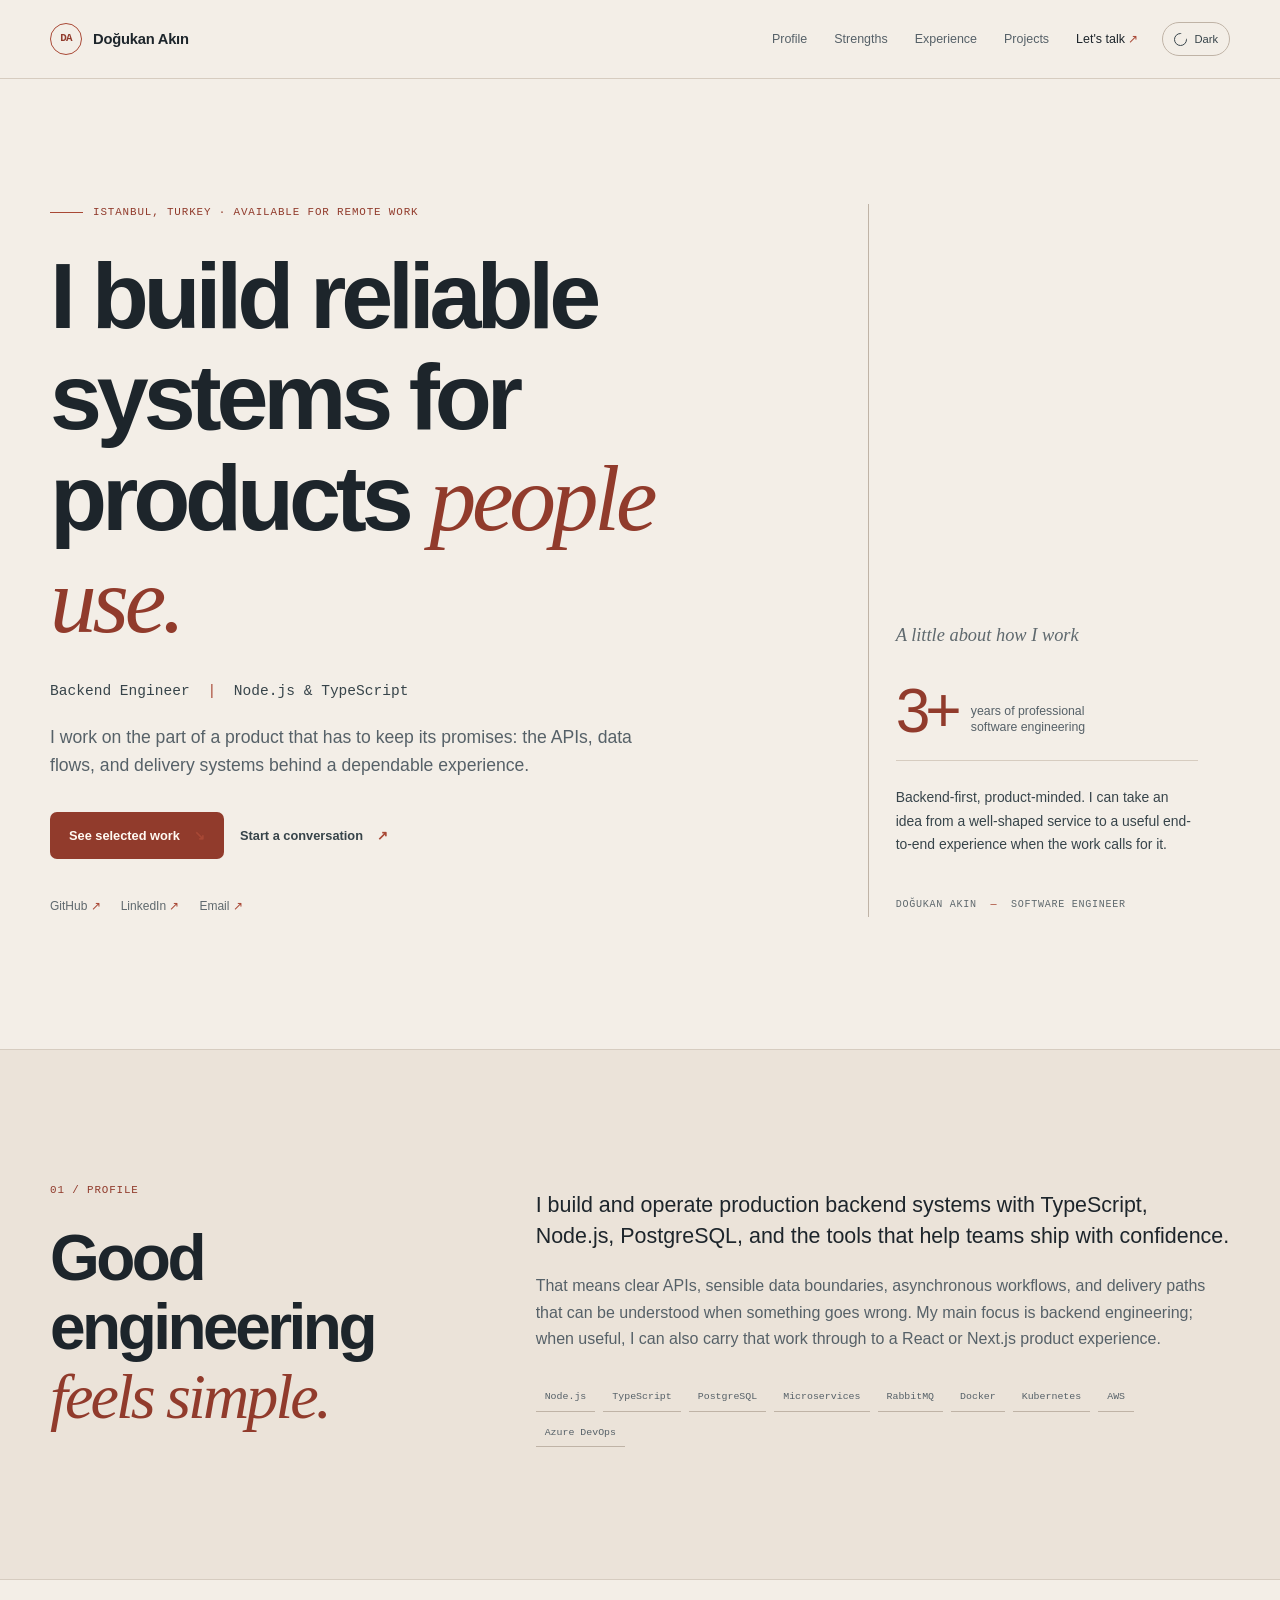
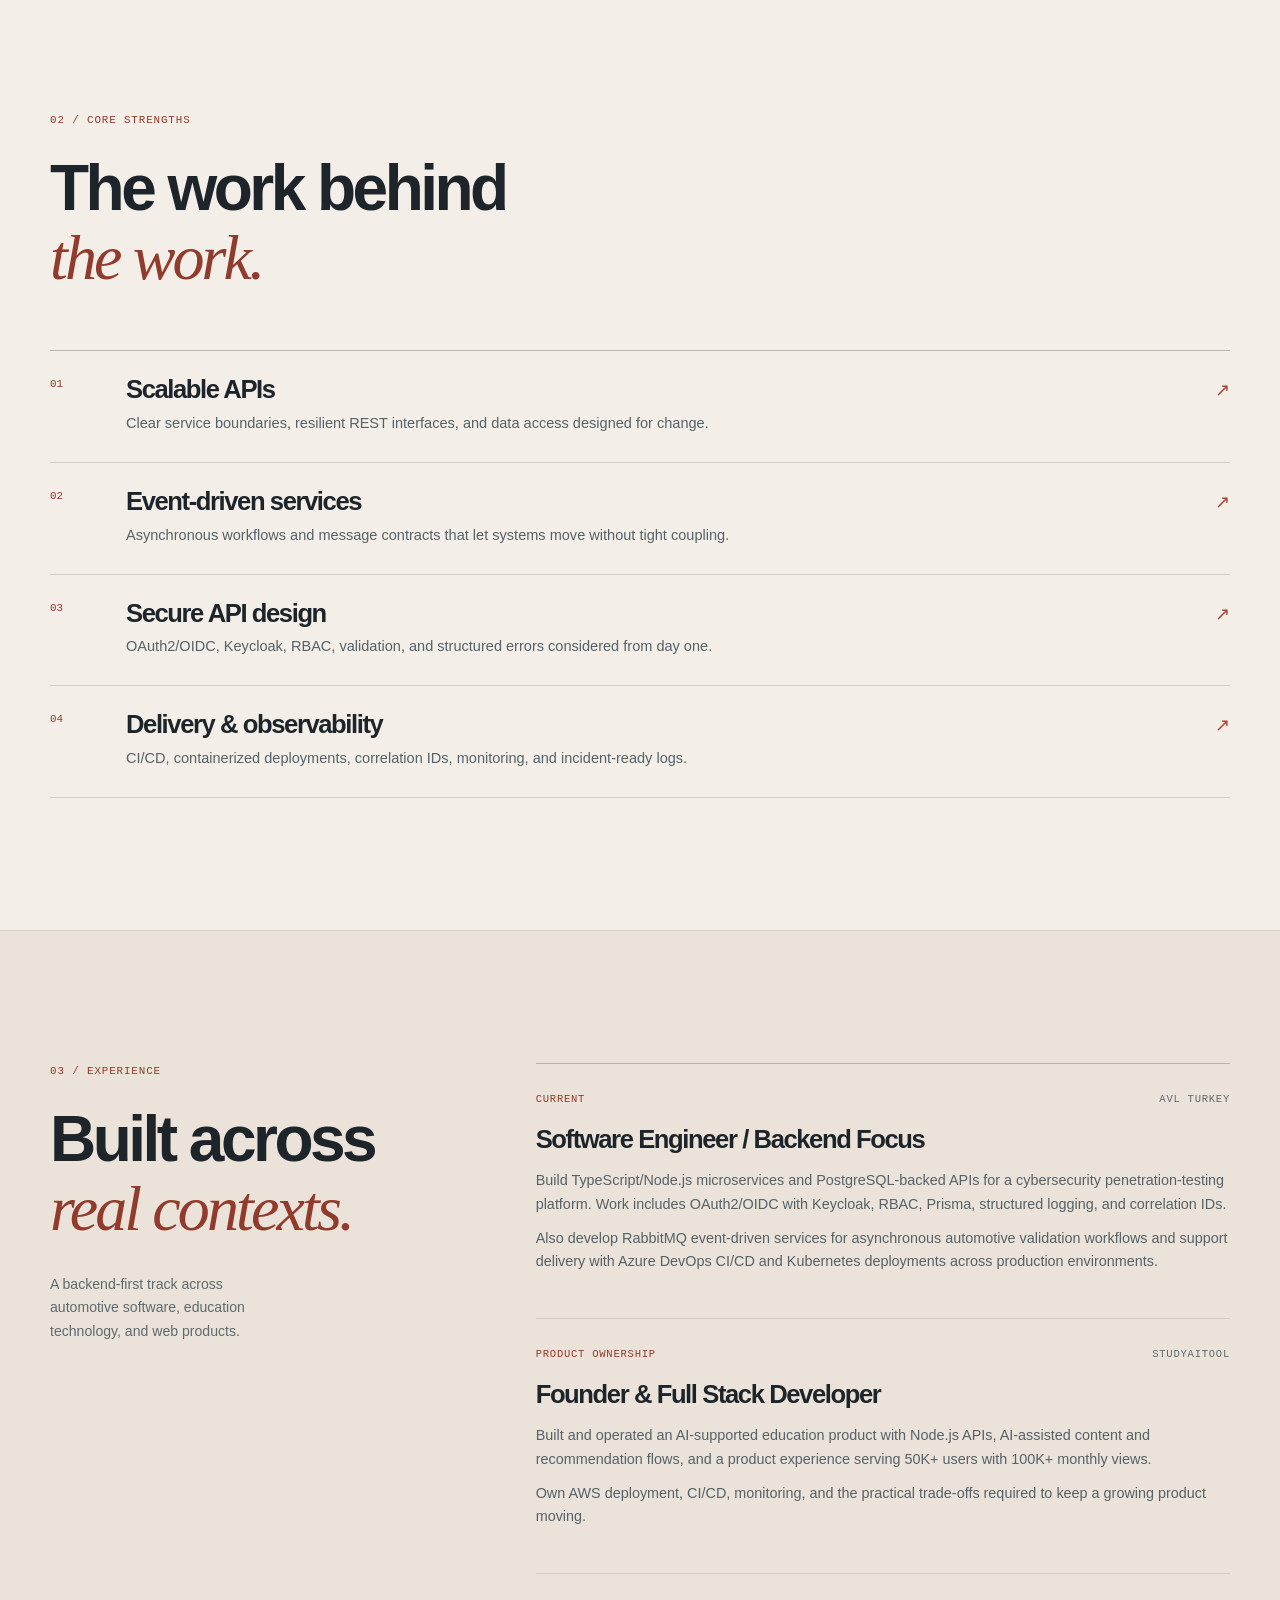
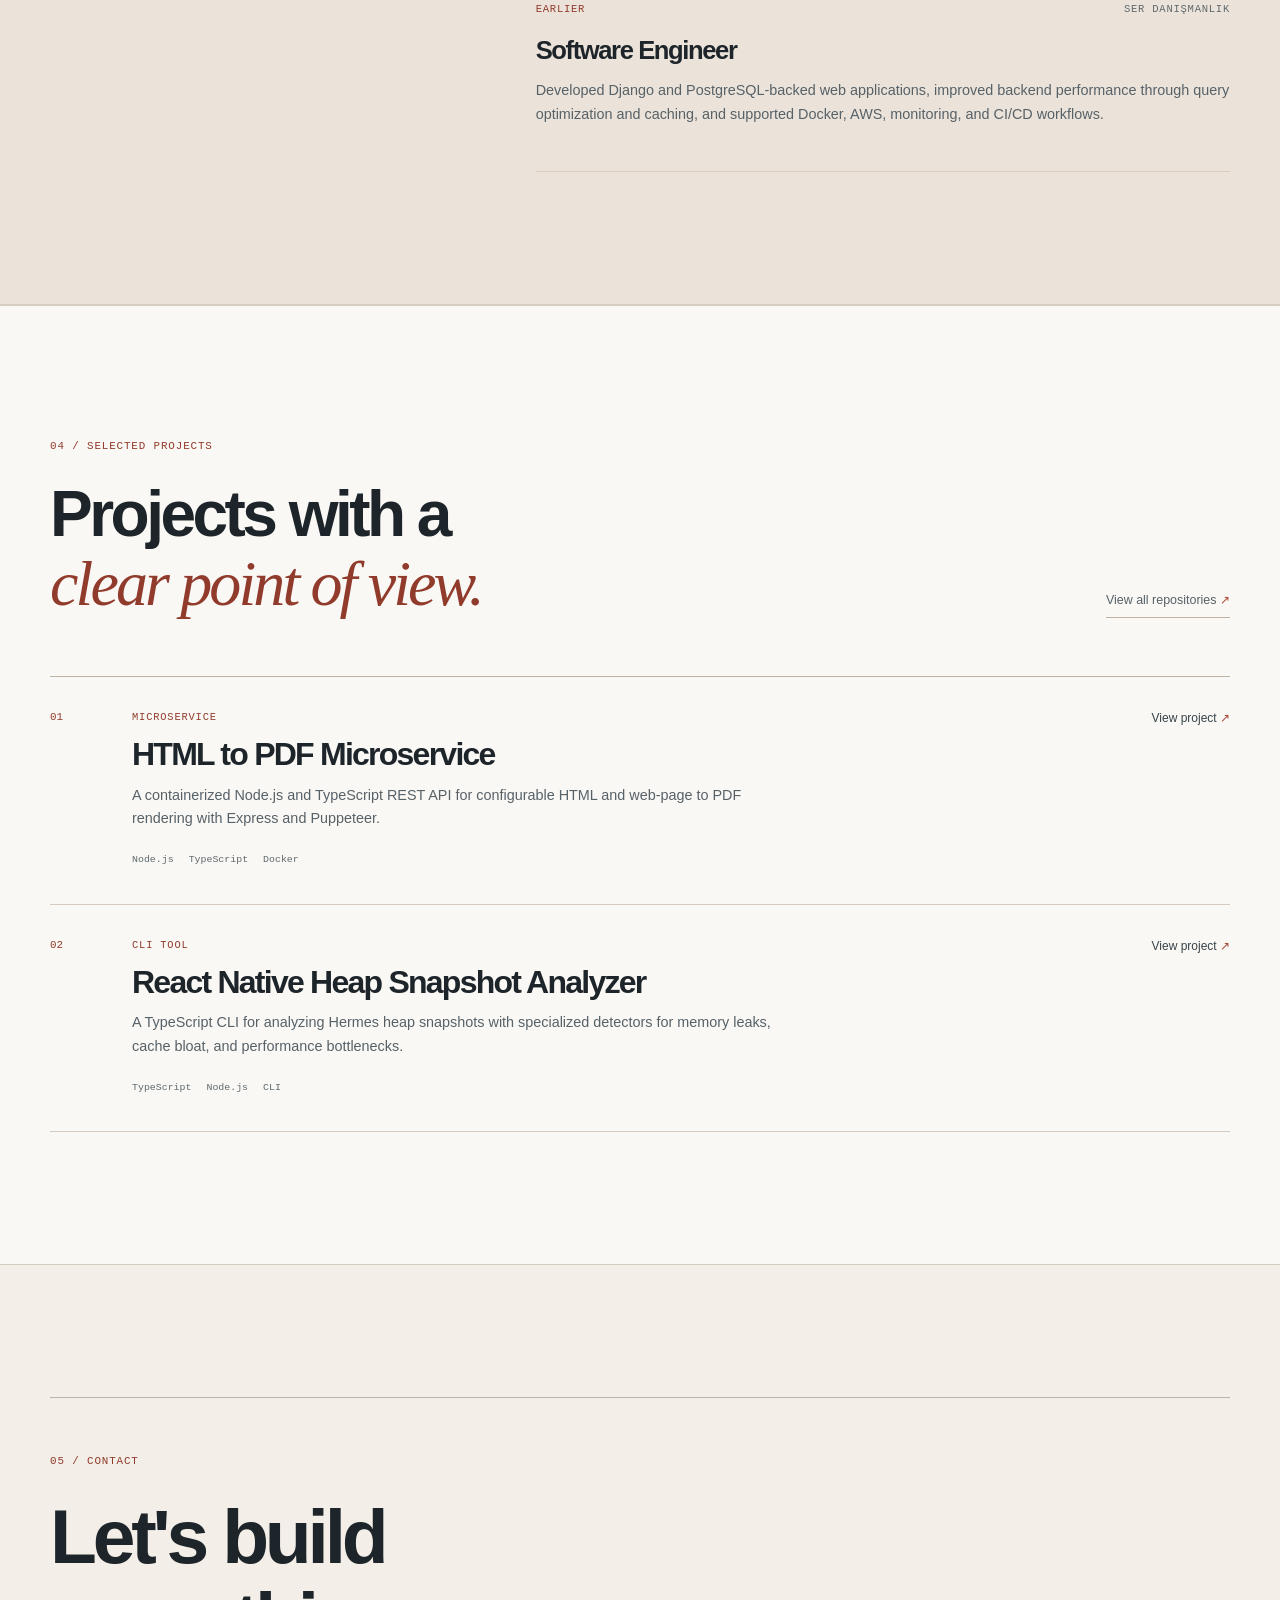
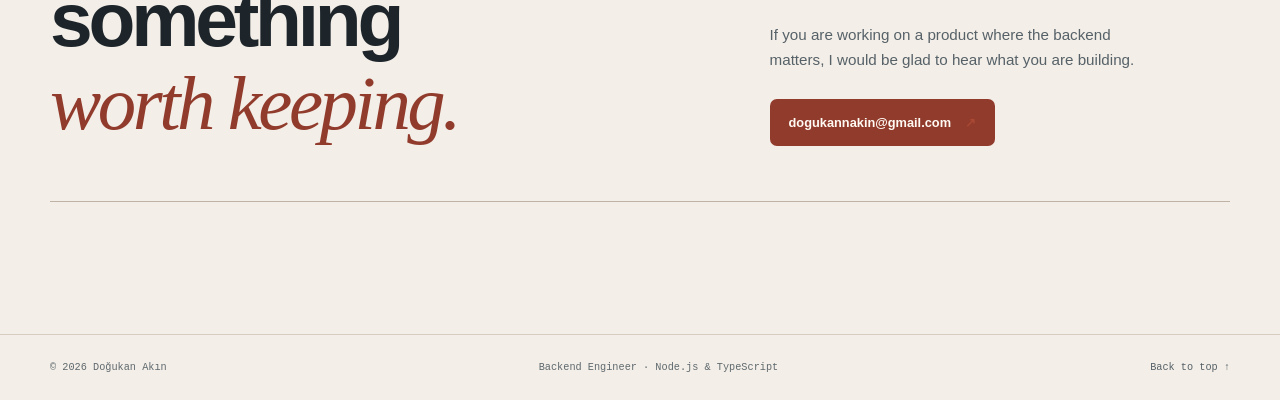
==== commit 8f4be453: "yerel geliştirmeler" ====
--- a/index.html
+++ b/index.html
@@ -3,9 +3,54 @@
   <head>
     <meta charset="UTF-8" />
     <meta name="viewport" content="width=device-width, initial-scale=1" />
-    <meta name="description" content="Doğukan Akın — Backend Engineer focused on Node.js, TypeScript, production systems, and product delivery." />
-    <meta name="theme-color" content="#f3eee7" />
+    <meta name="description" content="Doğukan Akın is a Backend Engineer focused on Node.js, TypeScript, production APIs, event-driven services, and reliable product delivery." />
+    <meta name="keywords" content="Doğukan Akın, Backend Engineer, Node.js, TypeScript, PostgreSQL, microservices" />
+    <meta name="theme-color" content="#f3eee7" media="(prefers-color-scheme: light)" />
+    <meta name="theme-color" content="#171a1c" media="(prefers-color-scheme: dark)" />
+    <meta property="og:title" content="Doğukan Akın — Backend Engineer" />
+    <meta property="og:description" content="Backend Engineer focused on Node.js, TypeScript, production APIs, event-driven services, and reliable product delivery." />
+    <meta property="og:type" content="website" />
+    <meta property="og:url" content="https://dogukanakin.github.io/" />
+    <meta property="og:image" content="https://dogukanakin.github.io/assets/og-image.png" />
+    <meta property="og:image:width" content="1200" />
+    <meta property="og:image:height" content="630" />
+    <meta property="og:image:alt" content="Doğukan Akın — Backend Engineer | Node.js &amp; TypeScript" />
+    <meta name="twitter:card" content="summary_large_image" />
+    <meta name="twitter:title" content="Doğukan Akın — Backend Engineer" />
+    <meta name="twitter:description" content="Backend Engineer focused on Node.js, TypeScript, production APIs, event-driven services, and reliable product delivery." />
+    <meta name="twitter:image" content="https://dogukanakin.github.io/assets/og-image.png" />
+    <link rel="canonical" href="https://dogukanakin.github.io/" />
+    <link rel="icon" href="/favicon.svg" type="image/svg+xml" />
+    <link rel="alternate icon" href="/favicon-32x32.png" type="image/png" sizes="32x32" />
+    <link rel="alternate icon" href="/favicon-16x16.png" type="image/png" sizes="16x16" />
+    <link rel="apple-touch-icon" href="/apple-touch-icon.png" sizes="180x180" />
+    <link rel="manifest" href="/site.webmanifest" />
     <title>Doğukan Akın — Backend Engineer</title>
+    <script type="application/ld+json">
+      {
+        "@context": "https://schema.org",
+        "@type": "Person",
+        "name": "Doğukan Akın",
+        "jobTitle": "Backend Engineer",
+        "description": "Backend Engineer focused on Node.js and TypeScript.",
+        "url": "https://dogukanakin.github.io/",
+        "sameAs": [
+          "https://github.com/dogukanakin",
+          "https://www.linkedin.com/in/dogukanakinn/"
+        ],
+        "knowsAbout": [
+          "Node.js",
+          "TypeScript",
+          "PostgreSQL",
+          "Microservices",
+          "RabbitMQ",
+          "Docker",
+          "Kubernetes",
+          "AWS",
+          "Azure DevOps"
+        ]
+      }
+    </script>
     <script>
       (() => {
         try {
--- a/styles.css
+++ b/styles.css
@@ -5,14 +5,14 @@
   --surface-strong: #faf8f4;
   --text: #1d252b;
   --text-soft: #37444a;
-  --muted: #687277;
+  --muted: #5f696e;
   --muted-strong: #566168;
   --line: #d6ccc0;
   --line-strong: #bfb3a6;
-  --accent: #c55f49;
-  --accent-strong: #a84835;
-  --accent-hover: #913b2c;
-  --accent-soft: rgba(197, 95, 73, .12);
+  --accent: #a84835;
+  --accent-strong: #913b2c;
+  --accent-hover: #7e2f24;
+  --accent-soft: rgba(168, 72, 53, .12);
   --button-text: #fffaf3;
   --max: 1180px;
 }
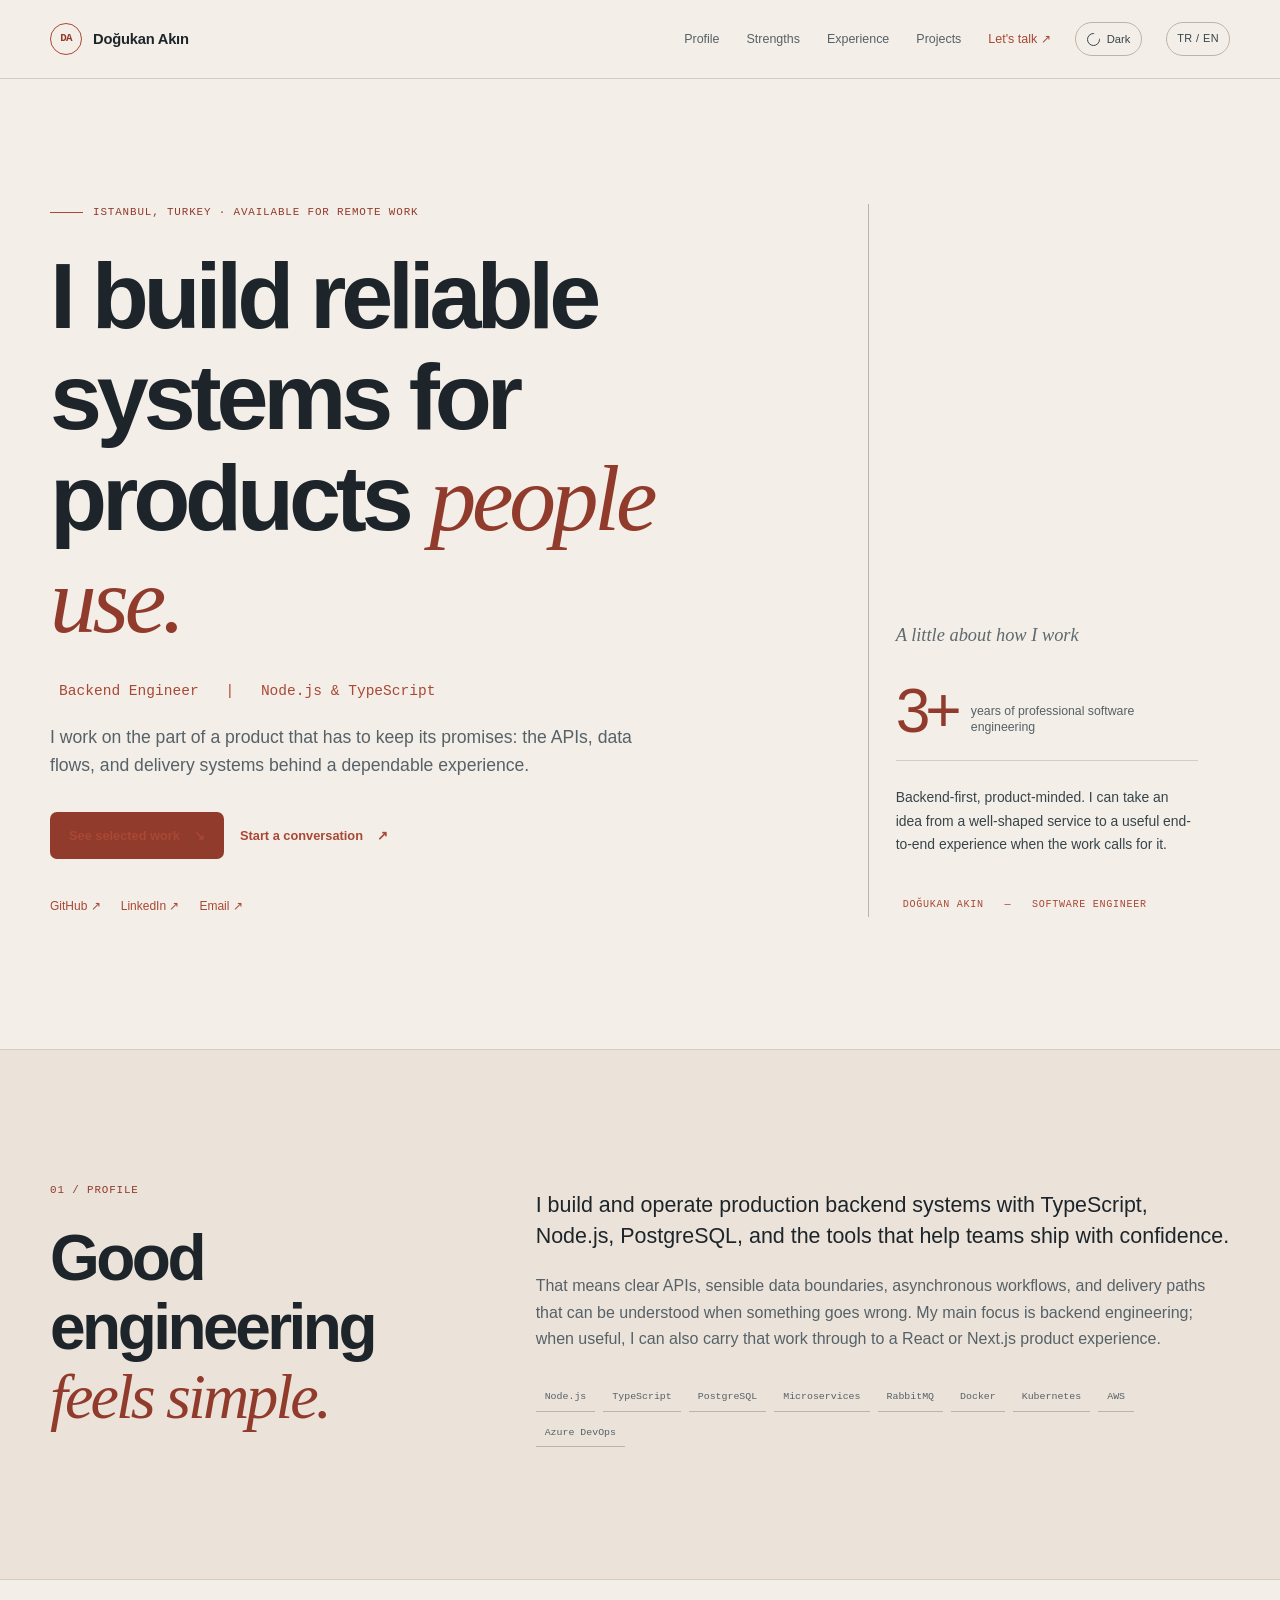
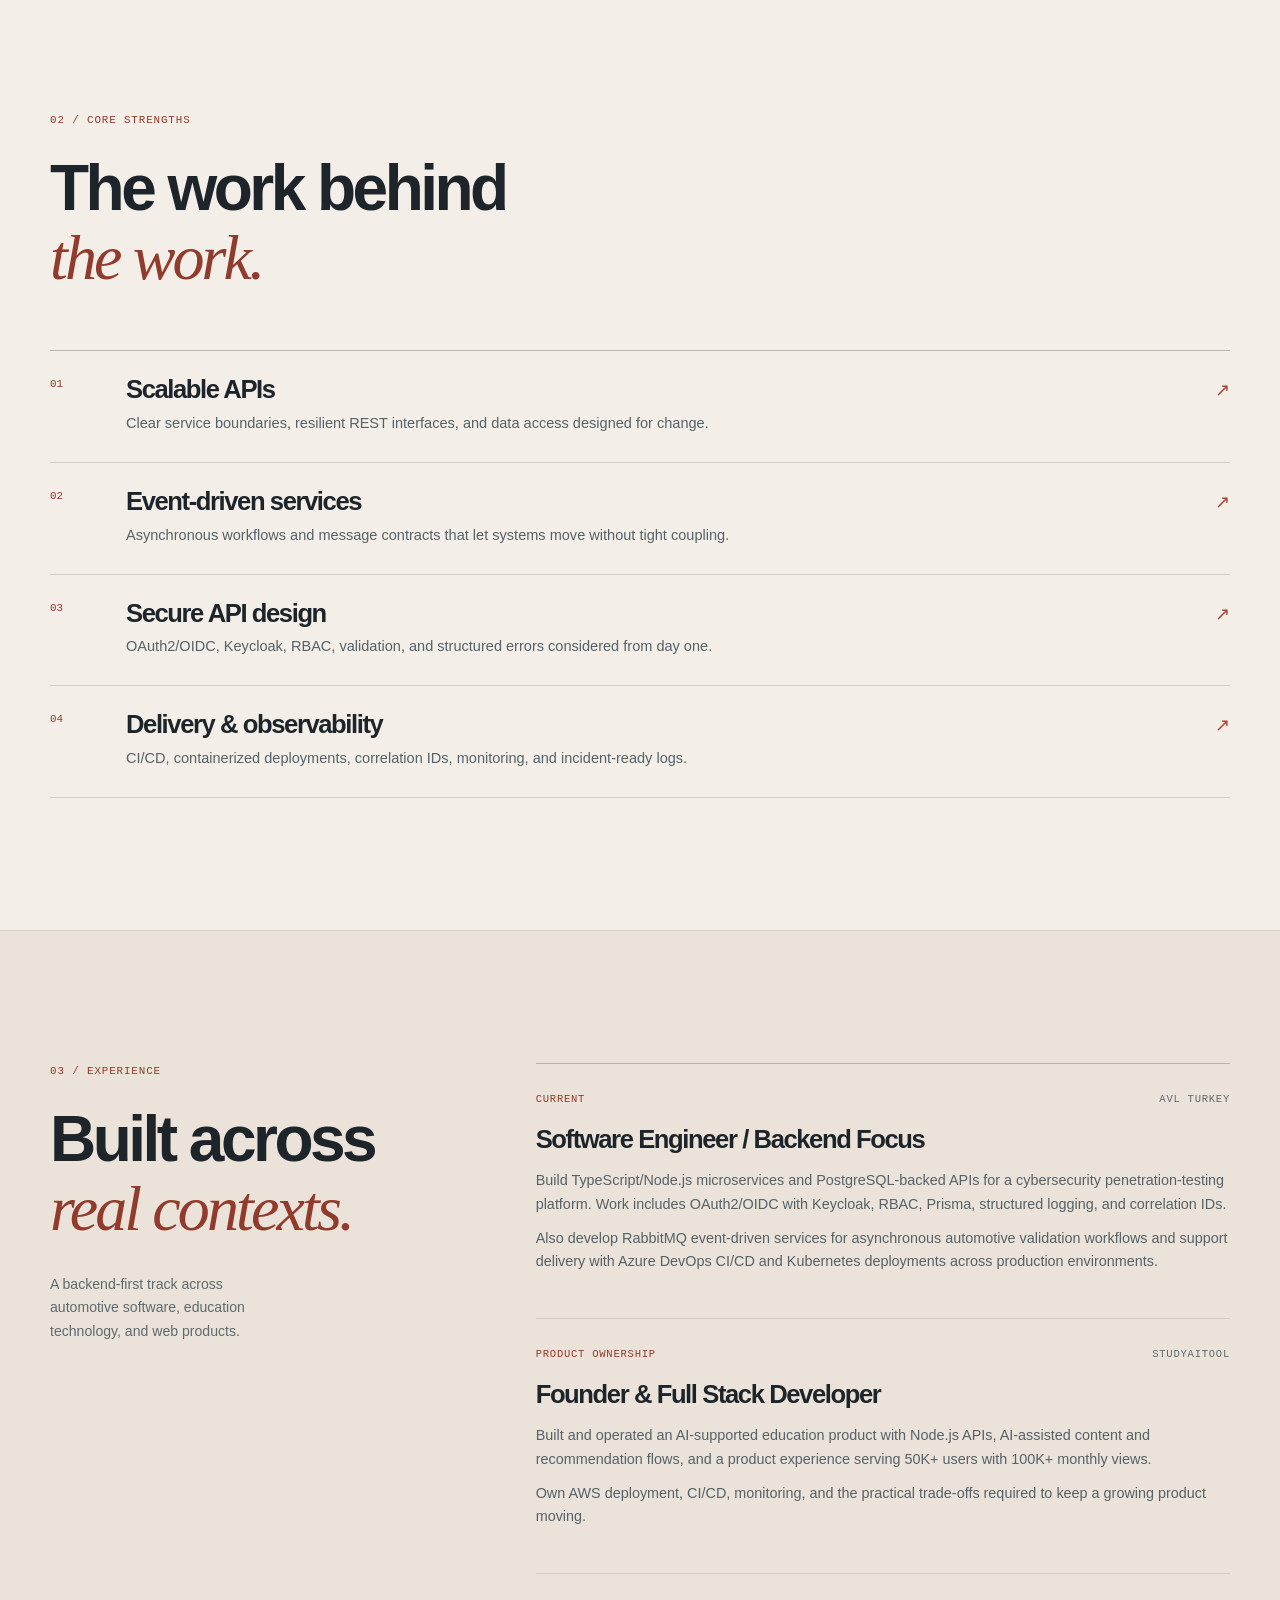
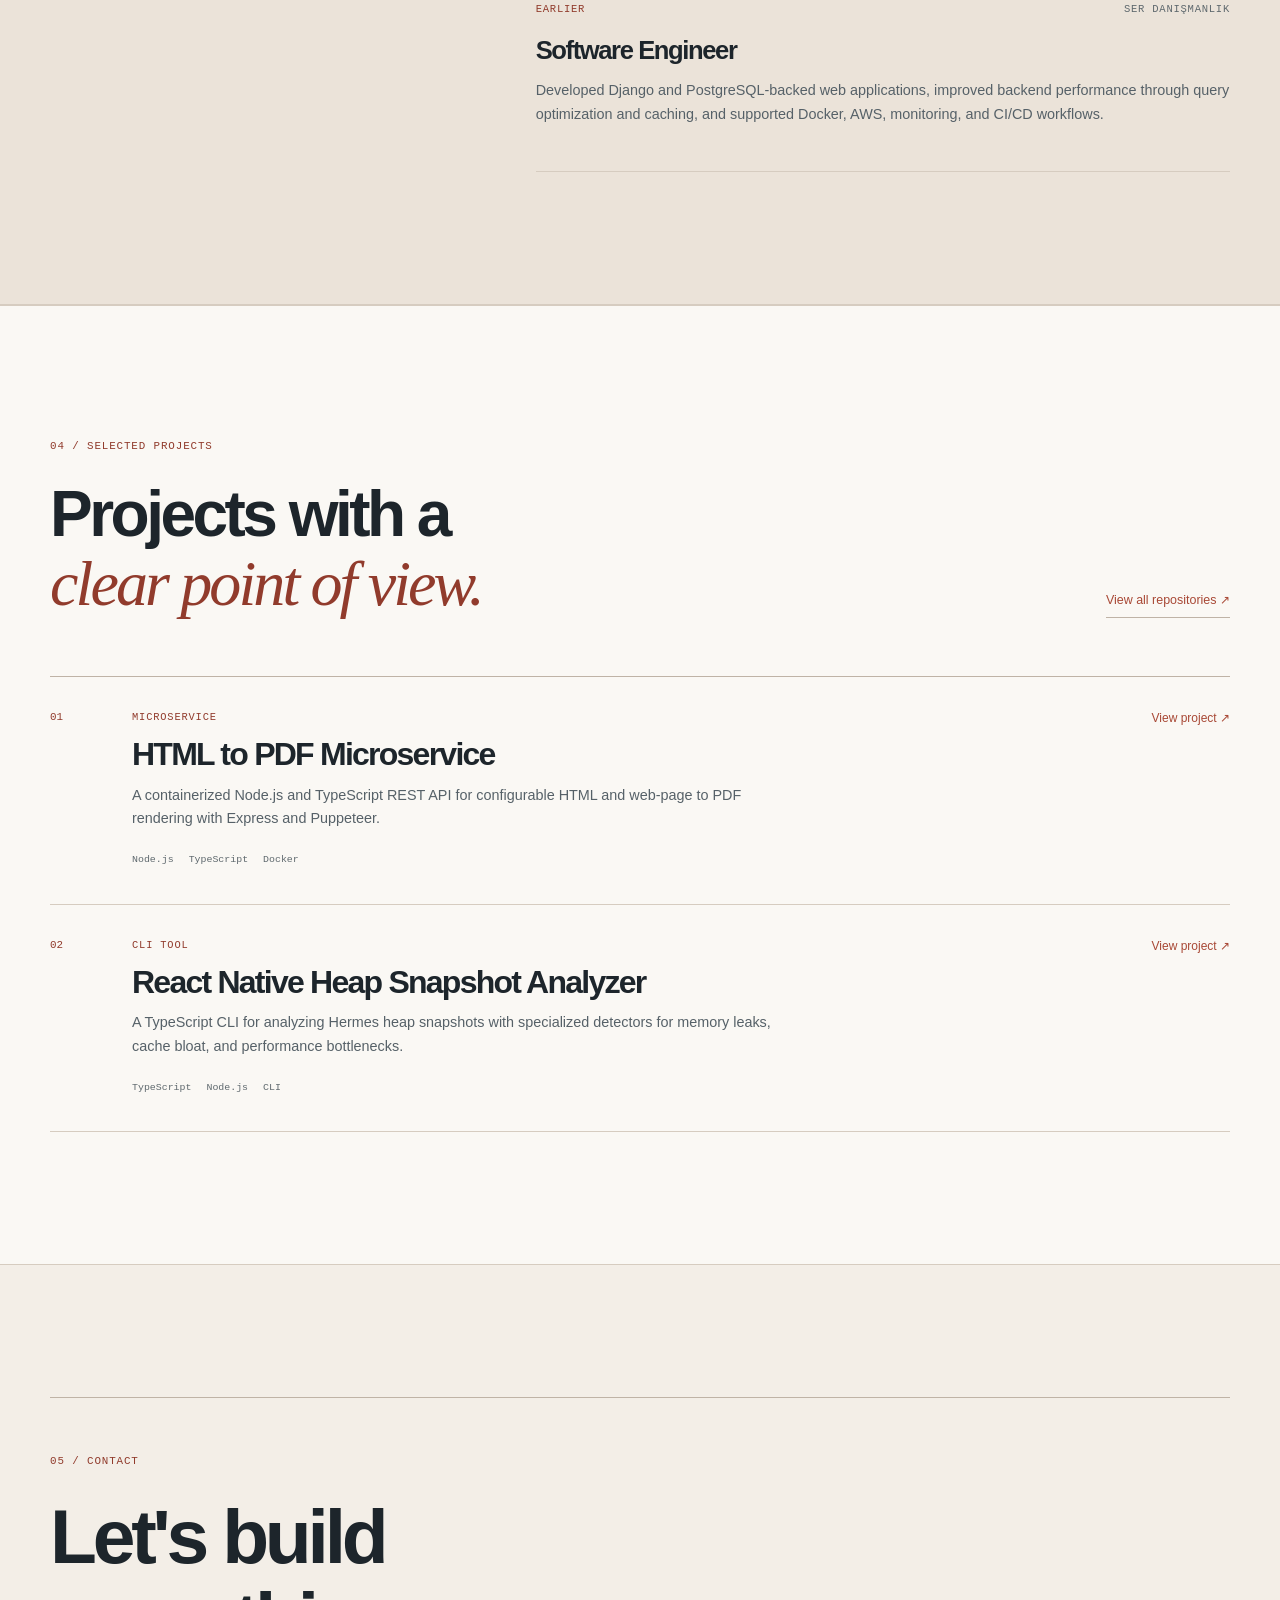
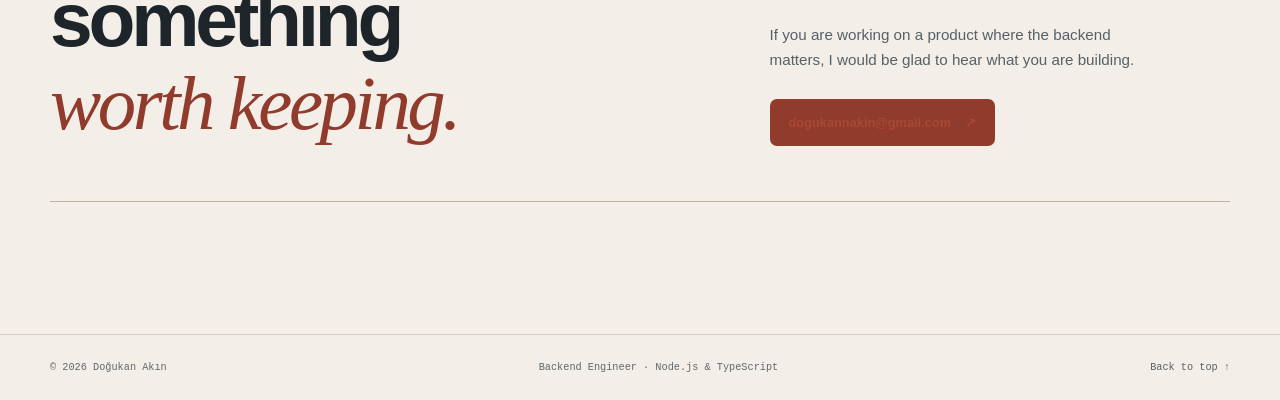
==== commit 09767749: "feat: add localization support for English and Turkish with dynamic language switching" ====
--- a/index.html
+++ b/index.html
@@ -7,16 +7,18 @@
     <meta name="keywords" content="Doğukan Akın, Backend Engineer, Node.js, TypeScript, PostgreSQL, microservices" />
     <meta name="theme-color" content="#f3eee7" media="(prefers-color-scheme: light)" />
     <meta name="theme-color" content="#171a1c" media="(prefers-color-scheme: dark)" />
-    <meta property="og:title" content="Doğukan Akın — Backend Engineer" />
+    <meta property="og:title" content="Doğukan Akın — Backend Engineer | Node.js &amp; TypeScript" />
     <meta property="og:description" content="Backend Engineer focused on Node.js, TypeScript, production APIs, event-driven services, and reliable product delivery." />
     <meta property="og:type" content="website" />
+    <meta property="og:locale" content="en_US" />
+    <meta property="og:locale:alternate" content="tr_TR" />
     <meta property="og:url" content="https://dogukanakin.github.io/" />
     <meta property="og:image" content="https://dogukanakin.github.io/assets/og-image.png" />
     <meta property="og:image:width" content="1200" />
     <meta property="og:image:height" content="630" />
     <meta property="og:image:alt" content="Doğukan Akın — Backend Engineer | Node.js &amp; TypeScript" />
     <meta name="twitter:card" content="summary_large_image" />
-    <meta name="twitter:title" content="Doğukan Akın — Backend Engineer" />
+    <meta name="twitter:title" content="Doğukan Akın — Backend Engineer | Node.js &amp; TypeScript" />
     <meta name="twitter:description" content="Backend Engineer focused on Node.js, TypeScript, production APIs, event-driven services, and reliable product delivery." />
     <meta name="twitter:image" content="https://dogukanakin.github.io/assets/og-image.png" />
     <link rel="canonical" href="https://dogukanakin.github.io/" />
@@ -25,7 +27,7 @@
     <link rel="alternate icon" href="/favicon-16x16.png" type="image/png" sizes="16x16" />
     <link rel="apple-touch-icon" href="/apple-touch-icon.png" sizes="180x180" />
     <link rel="manifest" href="/site.webmanifest" />
-    <title>Doğukan Akın — Backend Engineer</title>
+    <title>Doğukan Akın — Backend Engineer | Node.js &amp; TypeScript</title>
     <script type="application/ld+json">
       {
         "@context": "https://schema.org",
@@ -33,6 +35,7 @@
         "name": "Doğukan Akın",
         "jobTitle": "Backend Engineer",
         "description": "Backend Engineer focused on Node.js and TypeScript.",
+        "inLanguage": "en",
         "url": "https://dogukanakin.github.io/",
         "sameAs": [
           "https://github.com/dogukanakin",
@@ -53,6 +56,35 @@
     </script>
     <script>
       (() => {
+        const normalizeLanguage = (value) => {
+          const language = typeof value === 'string' ? value.toLowerCase().slice(0, 2) : '';
+          return language === 'tr' || language === 'en' ? language : null;
+        };
+
+        let storedLanguage = null;
+        try {
+          storedLanguage = normalizeLanguage(localStorage.getItem('language'));
+        } catch {
+          storedLanguage = null;
+        }
+
+        const queryLanguage = normalizeLanguage(new URLSearchParams(window.location.search).get('lang'));
+        let timeZone = '';
+        try {
+          timeZone = Intl.DateTimeFormat().resolvedOptions().timeZone || '';
+        } catch {
+          timeZone = '';
+        }
+        const languages = Array.isArray(navigator.languages) && navigator.languages.length
+          ? navigator.languages
+          : [navigator.language];
+        const browserIsTurkish = languages.some((language) => String(language).toLowerCase().startsWith('tr'));
+        const initialLanguage = queryLanguage || storedLanguage || (timeZone === 'Europe/Istanbul' || browserIsTurkish ? 'tr' : 'en');
+
+        document.documentElement.dataset.language = initialLanguage;
+        document.documentElement.dataset.localePending = 'true';
+        window.__initialLanguage = initialLanguage;
+
         try {
           const stored = localStorage.getItem('theme');
           const system = window.matchMedia('(prefers-color-scheme: dark)').matches ? 'dark' : 'light';
@@ -65,28 +97,31 @@
     <link rel="stylesheet" href="styles.css" />
   </head>
   <body>
-    <a class="skip-link" href="#main-content">Skip to content</a>
+    <a class="skip-link" href="#main-content" data-i18n="accessibility.skipToContent">Skip to content</a>
 
     <header class="site-header">
       <div class="container nav-wrap">
-        <a class="brand" href="#top" aria-label="Doğukan Akın home">
+        <a class="brand" href="#top" data-i18n-aria-label="accessibility.brandHome" aria-label="Doğukan Akın home">
           <span class="brand-mark" aria-hidden="true">DA</span>
-          <span>Doğukan Akın</span>
+          <span data-i18n="site.name">Doğukan Akın</span>
         </a>
         <div class="header-actions">
-          <nav id="site-nav" class="site-nav" aria-label="Primary navigation">
-            <a href="#profile">Profile</a>
-            <a href="#strengths">Strengths</a>
-            <a href="#experience">Experience</a>
-            <a href="#projects">Projects</a>
-            <a class="nav-contact" href="#contact">Let's talk <span aria-hidden="true">↗</span></a>
+          <nav id="site-nav" class="site-nav" data-i18n-aria-label="accessibility.primaryNavigation" aria-label="Primary navigation">
+            <a href="#profile" data-i18n="nav.profile">Profile</a>
+            <a href="#strengths" data-i18n="nav.strengths">Strengths</a>
+            <a href="#experience" data-i18n="nav.experience">Experience</a>
+            <a href="#projects" data-i18n="nav.projects">Projects</a>
+            <a class="nav-contact" href="#contact"><span data-i18n="nav.contact">Let's talk</span> <span aria-hidden="true">↗</span></a>
           </nav>
           <button id="theme-toggle" class="theme-toggle" type="button" aria-pressed="false" aria-label="Switch to dark mode">
             <span class="theme-icon" aria-hidden="true"></span>
             <span data-theme-label>Dark</span>
           </button>
+          <button id="language-toggle" class="language-toggle" type="button" aria-pressed="false" aria-label="Switch language to Turkish">
+            <span data-i18n="language.label">TR / EN</span>
+          </button>
           <button class="nav-toggle" type="button" aria-expanded="false" aria-controls="site-nav">
-            <span class="sr-only">Toggle navigation</span>
+            <span class="sr-only" data-i18n="accessibility.toggleNavigation">Toggle navigation</span>
             <span aria-hidden="true"></span><span aria-hidden="true"></span>
           </button>
         </div>
@@ -97,26 +132,26 @@
       <section id="top" class="hero section-shell">
         <div class="container hero-grid">
           <div class="hero-copy">
-            <p class="eyebrow"><span class="eyebrow-rule" aria-hidden="true"></span>Istanbul, Turkey · available for remote work</p>
-            <h1>I build reliable systems for products <em>people use.</em></h1>
-            <p class="hero-role">Backend Engineer <span aria-hidden="true">|</span> Node.js &amp; TypeScript</p>
-            <p class="hero-intro">I work on the part of a product that has to keep its promises: the APIs, data flows, and delivery systems behind a dependable experience.</p>
+            <p class="eyebrow"><span class="eyebrow-rule" aria-hidden="true"></span><span data-i18n="hero.eyebrow">Istanbul, Turkey · available for remote work</span></p>
+            <h1><span data-i18n="hero.titleStart">I build reliable systems for products</span> <em data-i18n="hero.titleEmphasis">people use.</em></h1>
+            <p class="hero-role"><span data-i18n="hero.roleTitle">Backend Engineer</span> <span aria-hidden="true">|</span> <span data-i18n="hero.roleStack">Node.js &amp; TypeScript</span></p>
+            <p class="hero-intro" data-i18n="hero.intro">I work on the part of a product that has to keep its promises: the APIs, data flows, and delivery systems behind a dependable experience.</p>
             <div class="hero-actions">
-              <a class="button button-primary" href="#projects">See selected work <span aria-hidden="true">↘</span></a>
-              <a class="button button-text" href="mailto:dogukannakin@gmail.com">Start a conversation <span aria-hidden="true">↗</span></a>
-            </div>
-            <div class="social-links" aria-label="Social links">
-              <a href="https://github.com/dogukanakin" target="_blank" rel="noreferrer">GitHub <span aria-hidden="true">↗</span></a>
-              <a href="https://www.linkedin.com/in/dogukanakinn/" target="_blank" rel="noreferrer">LinkedIn <span aria-hidden="true">↗</span></a>
-              <a href="mailto:dogukannakin@gmail.com">Email <span aria-hidden="true">↗</span></a>
-            </div>
-          </div>
-
-          <aside class="hero-aside" aria-label="Professional summary">
-            <div class="aside-intro">A little about how I work</div>
-            <div class="aside-stat"><strong>3+</strong><span>years of professional<br />software engineering</span></div>
-            <div class="aside-note">Backend-first, product-minded. I can take an idea from a well-shaped service to a useful end-to-end experience when the work calls for it.</div>
-            <div class="aside-signature">Doğukan Akın <span aria-hidden="true">—</span> Software Engineer</div>
+              <a class="button button-primary" href="#projects"><span data-i18n="hero.selectedWork">See selected work</span> <span aria-hidden="true">↘</span></a>
+              <a class="button button-text" href="mailto:dogukannakin@gmail.com"><span data-i18n="hero.conversation">Start a conversation</span> <span aria-hidden="true">↗</span></a>
+            </div>
+            <div class="social-links" data-i18n-aria-label="accessibility.socialLinks" aria-label="Social links">
+              <a href="https://github.com/dogukanakin" target="_blank" rel="noreferrer"><span data-i18n="social.github">GitHub</span> <span aria-hidden="true">↗</span></a>
+              <a href="https://www.linkedin.com/in/dogukanakinn/" target="_blank" rel="noreferrer"><span data-i18n="social.linkedin">LinkedIn</span> <span aria-hidden="true">↗</span></a>
+              <a href="mailto:dogukannakin@gmail.com"><span data-i18n="social.email">Email</span> <span aria-hidden="true">↗</span></a>
+            </div>
+          </div>
+
+          <aside class="hero-aside" data-i18n-aria-label="accessibility.professionalSummary" aria-label="Professional summary">
+            <div class="aside-intro" data-i18n="hero.asideIntro">A little about how I work</div>
+            <div class="aside-stat"><strong>3+</strong><span data-i18n="hero.yearsLabel">years of professional software engineering</span></div>
+            <div class="aside-note" data-i18n="hero.asideNote">Backend-first, product-minded. I can take an idea from a well-shaped service to a useful end-to-end experience when the work calls for it.</div>
+            <div class="aside-signature"><span data-i18n="site.name">Doğukan Akın</span> <span aria-hidden="true">—</span> <span data-i18n="hero.signatureRole">Software Engineer</span></div>
           </aside>
         </div>
       </section>
@@ -124,14 +159,14 @@
       <section id="profile" class="section-shell section-tint">
         <div class="container split-layout">
           <div class="section-heading">
-            <p class="eyebrow">01 / Profile</p>
-            <h2>Good engineering<br /><em>feels simple.</em></h2>
+            <p class="eyebrow" data-i18n="profile.eyebrow">01 / Profile</p>
+            <h2><span data-i18n="profile.headingStart">Good engineering</span><br /><em data-i18n="profile.headingEmphasis">feels simple.</em></h2>
           </div>
           <div class="section-content profile-content">
-            <p class="lead">I build and operate production backend systems with TypeScript, Node.js, PostgreSQL, and the tools that help teams ship with confidence.</p>
-            <p>That means clear APIs, sensible data boundaries, asynchronous workflows, and delivery paths that can be understood when something goes wrong. My main focus is backend engineering; when useful, I can also carry that work through to a React or Next.js product experience.</p>
-            <div class="stack-row" aria-label="Technology stack">
-              <span>Node.js</span><span>TypeScript</span><span>PostgreSQL</span><span>Microservices</span><span>RabbitMQ</span><span>Docker</span><span>Kubernetes</span><span>AWS</span><span>Azure DevOps</span>
+            <p class="lead" data-i18n="profile.lead">I build and operate production backend systems with TypeScript, Node.js, PostgreSQL, and the tools that help teams ship with confidence.</p>
+            <p data-i18n="profile.body">That means clear APIs, sensible data boundaries, asynchronous workflows, and delivery paths that can be understood when something goes wrong. My main focus is backend engineering; when useful, I can also carry that work through to a React or Next.js product experience.</p>
+            <div class="stack-row" data-i18n-aria-label="accessibility.technologyStack" aria-label="Technology stack">
+              <span data-i18n="profile.stack.node">Node.js</span><span data-i18n="profile.stack.typescript">TypeScript</span><span data-i18n="profile.stack.postgres">PostgreSQL</span><span data-i18n="profile.stack.microservices">Microservices</span><span data-i18n="profile.stack.rabbitmq">RabbitMQ</span><span data-i18n="profile.stack.docker">Docker</span><span data-i18n="profile.stack.kubernetes">Kubernetes</span><span data-i18n="profile.stack.aws">AWS</span><span data-i18n="profile.stack.azure">Azure DevOps</span>
             </div>
           </div>
         </div>
@@ -140,14 +175,14 @@
       <section id="strengths" class="section-shell">
         <div class="container">
           <div class="section-heading section-heading-wide">
-            <p class="eyebrow">02 / Core strengths</p>
-            <h2>The work behind<br /><em>the work.</em></h2>
+            <p class="eyebrow" data-i18n="strengths.eyebrow">02 / Core strengths</p>
+            <h2><span data-i18n="strengths.headingStart">The work behind</span><br /><em data-i18n="strengths.headingEmphasis">the work.</em></h2>
           </div>
           <div class="strength-list">
-            <article class="strength-item"><span class="item-index">01</span><div><h3>Scalable APIs</h3><p>Clear service boundaries, resilient REST interfaces, and data access designed for change.</p></div><span class="item-arrow" aria-hidden="true">↗</span></article>
-            <article class="strength-item"><span class="item-index">02</span><div><h3>Event-driven services</h3><p>Asynchronous workflows and message contracts that let systems move without tight coupling.</p></div><span class="item-arrow" aria-hidden="true">↗</span></article>
-            <article class="strength-item"><span class="item-index">03</span><div><h3>Secure API design</h3><p>OAuth2/OIDC, Keycloak, RBAC, validation, and structured errors considered from day one.</p></div><span class="item-arrow" aria-hidden="true">↗</span></article>
-            <article class="strength-item"><span class="item-index">04</span><div><h3>Delivery &amp; observability</h3><p>CI/CD, containerized deployments, correlation IDs, monitoring, and incident-ready logs.</p></div><span class="item-arrow" aria-hidden="true">↗</span></article>
+            <article class="strength-item"><span class="item-index">01</span><div><h3 data-i18n="strengths.items.0.title">Scalable APIs</h3><p data-i18n="strengths.items.0.description">Clear service boundaries, resilient REST interfaces, and data access designed for change.</p></div><span class="item-arrow" aria-hidden="true">↗</span></article>
+            <article class="strength-item"><span class="item-index">02</span><div><h3 data-i18n="strengths.items.1.title">Event-driven services</h3><p data-i18n="strengths.items.1.description">Asynchronous workflows and message contracts that let systems move without tight coupling.</p></div><span class="item-arrow" aria-hidden="true">↗</span></article>
+            <article class="strength-item"><span class="item-index">03</span><div><h3 data-i18n="strengths.items.2.title">Secure API design</h3><p data-i18n="strengths.items.2.description">OAuth2/OIDC, Keycloak, RBAC, validation, and structured errors considered from day one.</p></div><span class="item-arrow" aria-hidden="true">↗</span></article>
+            <article class="strength-item"><span class="item-index">04</span><div><h3 data-i18n="strengths.items.3.title">Delivery &amp; observability</h3><p data-i18n="strengths.items.3.description">CI/CD, containerized deployments, correlation IDs, monitoring, and incident-ready logs.</p></div><span class="item-arrow" aria-hidden="true">↗</span></article>
           </div>
         </div>
       </section>
@@ -155,27 +190,27 @@
       <section id="experience" class="section-shell section-tint">
         <div class="container split-layout experience-layout">
           <div class="section-heading">
-            <p class="eyebrow">03 / Experience</p>
-            <h2>Built across<br /><em>real contexts.</em></h2>
-            <p class="heading-note">A backend-first track across automotive software, education technology, and web products.</p>
+            <p class="eyebrow" data-i18n="experience.eyebrow">03 / Experience</p>
+            <h2><span data-i18n="experience.headingStart">Built across</span><br /><em data-i18n="experience.headingEmphasis">real contexts.</em></h2>
+            <p class="heading-note" data-i18n="experience.note">A backend-first track across automotive software, education technology, and web products.</p>
           </div>
           <div class="timeline">
             <article class="timeline-item">
-              <div class="timeline-meta"><span>Current</span><span>AVL Turkey</span></div>
-              <h3>Software Engineer / Backend Focus</h3>
-              <p>Build TypeScript/Node.js microservices and PostgreSQL-backed APIs for a cybersecurity penetration-testing platform. Work includes OAuth2/OIDC with Keycloak, RBAC, Prisma, structured logging, and correlation IDs.</p>
-              <p>Also develop RabbitMQ event-driven services for asynchronous automotive validation workflows and support delivery with Azure DevOps CI/CD and Kubernetes deployments across production environments.</p>
+              <div class="timeline-meta"><span data-i18n="experience.items.0.meta">Current</span><span data-i18n="experience.items.0.company">AVL Turkey</span></div>
+              <h3 data-i18n="experience.items.0.role">Software Engineer / Backend Focus</h3>
+              <p data-i18n="experience.items.0.paragraphs.0">Build TypeScript/Node.js microservices and PostgreSQL-backed APIs for a cybersecurity penetration-testing platform. Work includes OAuth2/OIDC with Keycloak, RBAC, Prisma, structured logging, and correlation IDs.</p>
+              <p data-i18n="experience.items.0.paragraphs.1">Also develop RabbitMQ event-driven services for asynchronous automotive validation workflows and support delivery with Azure DevOps CI/CD and Kubernetes deployments across production environments.</p>
             </article>
             <article class="timeline-item">
-              <div class="timeline-meta"><span>Product ownership</span><span>StudyAITool</span></div>
-              <h3>Founder &amp; Full Stack Developer</h3>
-              <p>Built and operated an AI-supported education product with Node.js APIs, AI-assisted content and recommendation flows, and a product experience serving 50K+ users with 100K+ monthly views.</p>
-              <p>Own AWS deployment, CI/CD, monitoring, and the practical trade-offs required to keep a growing product moving.</p>
+              <div class="timeline-meta"><span data-i18n="experience.items.1.meta">Product ownership</span><span data-i18n="experience.items.1.company">StudyAITool</span></div>
+              <h3 data-i18n="experience.items.1.role">Founder &amp; Full Stack Developer</h3>
+              <p data-i18n="experience.items.1.paragraphs.0">Built and operated an AI-supported education product with Node.js APIs, AI-assisted content and recommendation flows, and a product experience serving 50K+ users with 100K+ monthly views.</p>
+              <p data-i18n="experience.items.1.paragraphs.1">Own AWS deployment, CI/CD, monitoring, and the practical trade-offs required to keep a growing product moving.</p>
             </article>
             <article class="timeline-item">
-              <div class="timeline-meta"><span>Earlier</span><span>SER Danışmanlık</span></div>
-              <h3>Software Engineer</h3>
-              <p>Developed Django and PostgreSQL-backed web applications, improved backend performance through query optimization and caching, and supported Docker, AWS, monitoring, and CI/CD workflows.</p>
+              <div class="timeline-meta"><span data-i18n="experience.items.2.meta">Earlier</span><span data-i18n="experience.items.2.company">SER Danışmanlık</span></div>
+              <h3 data-i18n="experience.items.2.role">Software Engineer</h3>
+              <p data-i18n="experience.items.2.paragraphs.0">Developed Django and PostgreSQL-backed web applications, improved backend performance through query optimization and caching, and supported Docker, AWS, monitoring, and CI/CD workflows.</p>
             </article>
           </div>
         </div>
@@ -185,21 +220,21 @@
         <div class="container">
           <div class="projects-header">
             <div class="section-heading">
-              <p class="eyebrow">04 / Selected projects</p>
-              <h2>Projects with a<br /><em>clear point of view.</em></h2>
-            </div>
-            <a class="text-link" href="https://github.com/dogukanakin?tab=repositories" target="_blank" rel="noreferrer">View all repositories <span aria-hidden="true">↗</span></a>
+              <p class="eyebrow" data-i18n="projects.eyebrow">04 / Selected projects</p>
+              <h2><span data-i18n="projects.headingStart">Projects with a</span><br /><em data-i18n="projects.headingEmphasis">clear point of view.</em></h2>
+            </div>
+            <a class="text-link" href="https://github.com/dogukanakin?tab=repositories" target="_blank" rel="noreferrer" data-i18n-aria-label="accessibility.viewAllRepositories"><span data-i18n="projects.viewAll">View all repositories</span> <span aria-hidden="true">↗</span></a>
           </div>
           <div class="project-list">
             <article class="project-row">
               <div class="project-number">01</div>
-              <div class="project-main"><p class="project-type">Microservice</p><h3>HTML to PDF Microservice</h3><p>A containerized Node.js and TypeScript REST API for configurable HTML and web-page to PDF rendering with Express and Puppeteer.</p><div class="tag-list"><span>Node.js</span><span>TypeScript</span><span>Docker</span></div></div>
-              <a class="project-link" href="https://github.com/dogukanakin/HTML-to-PDF-Microservice" target="_blank" rel="noreferrer" aria-label="View HTML to PDF Microservice on GitHub">View project <span aria-hidden="true">↗</span></a>
+              <div class="project-main"><p class="project-type" data-i18n="projects.items.0.type">Microservice</p><h3 data-i18n="projects.items.0.title">HTML to PDF Microservice</h3><p data-i18n="projects.items.0.description">A containerized Node.js and TypeScript REST API for configurable HTML and web-page to PDF rendering with Express and Puppeteer.</p><div class="tag-list"><span data-i18n="projects.items.0.tags.0">Node.js</span><span data-i18n="projects.items.0.tags.1">TypeScript</span><span data-i18n="projects.items.0.tags.2">Docker</span></div></div>
+              <a class="project-link" href="https://github.com/dogukanakin/HTML-to-PDF-Microservice" target="_blank" rel="noreferrer" data-i18n-aria-label="accessibility.viewHtmlProject"><span data-i18n="projects.viewProject">View project</span> <span aria-hidden="true">↗</span></a>
             </article>
             <article class="project-row">
               <div class="project-number">02</div>
-              <div class="project-main"><p class="project-type">CLI tool</p><h3>React Native Heap Snapshot Analyzer</h3><p>A TypeScript CLI for analyzing Hermes heap snapshots with specialized detectors for memory leaks, cache bloat, and performance bottlenecks.</p><div class="tag-list"><span>TypeScript</span><span>Node.js</span><span>CLI</span></div></div>
-              <a class="project-link" href="https://github.com/dogukanakin/react-native-heap-analyzer" target="_blank" rel="noreferrer" aria-label="View React Native Heap Snapshot Analyzer on GitHub">View project <span aria-hidden="true">↗</span></a>
+              <div class="project-main"><p class="project-type" data-i18n="projects.items.1.type">CLI tool</p><h3 data-i18n="projects.items.1.title">React Native Heap Snapshot Analyzer</h3><p data-i18n="projects.items.1.description">A TypeScript CLI for analyzing Hermes heap snapshots with specialized detectors for memory leaks, cache bloat, and performance bottlenecks.</p><div class="tag-list"><span data-i18n="projects.items.1.tags.0">TypeScript</span><span data-i18n="projects.items.1.tags.1">Node.js</span><span data-i18n="projects.items.1.tags.2">CLI</span></div></div>
+              <a class="project-link" href="https://github.com/dogukanakin/react-native-heap-analyzer" target="_blank" rel="noreferrer" data-i18n-aria-label="accessibility.viewHeapProject"><span data-i18n="projects.viewProject">View project</span> <span aria-hidden="true">↗</span></a>
             </article>
           </div>
         </div>
@@ -208,21 +243,22 @@
       <section id="contact" class="section-shell contact-section">
         <div class="container contact-layout">
           <div>
-            <p class="eyebrow">05 / Contact</p>
-            <h2>Let's build something<br /><em>worth keeping.</em></h2>
+            <p class="eyebrow" data-i18n="contact.eyebrow">05 / Contact</p>
+            <h2><span data-i18n="contact.headingStart">Let's build something</span><br /><em data-i18n="contact.headingEmphasis">worth keeping.</em></h2>
           </div>
           <div class="contact-actions">
-            <p>If you are working on a product where the backend matters, I would be glad to hear what you are building.</p>
-            <a class="button button-primary" href="mailto:dogukannakin@gmail.com">dogukannakin@gmail.com <span aria-hidden="true">↗</span></a>
+            <p data-i18n="contact.intro">If you are working on a product where the backend matters, I would be glad to hear what you are building.</p>
+            <a class="button button-primary" href="mailto:dogukannakin@gmail.com"><span data-i18n="contact.email">dogukannakin@gmail.com</span> <span aria-hidden="true">↗</span></a>
           </div>
         </div>
       </section>
     </main>
 
     <footer class="site-footer">
-      <div class="container footer-wrap"><span>© <span id="year"></span> Doğukan Akın</span><span>Backend Engineer · Node.js &amp; TypeScript</span><a href="#top">Back to top ↑</a></div>
+      <div class="container footer-wrap"><span>© <span id="year"></span> <span data-i18n="site.name">Doğukan Akın</span></span><span data-i18n="footer.role">Backend Engineer · Node.js &amp; TypeScript</span><a href="#top" data-i18n-aria-label="accessibility.backToTop" data-i18n="footer.backToTop">Back to top ↑</a></div>
     </footer>
 
+    <script type="module" src="localization.js"></script>
     <script src="script.js"></script>
   </body>
 </html>
--- a/styles.css
+++ b/styles.css
@@ -37,6 +37,7 @@
 
 * { box-sizing: border-box; }
 html { scroll-behavior: smooth; }
+html[data-locale-pending] body { visibility: hidden; }
 body {
   margin: 0;
   background: var(--bg);
@@ -62,6 +63,7 @@
 .site-nav .nav-contact { color: var(--text); }.nav-contact span, .social-links span, .button span, .text-link span, .project-link span { color: var(--accent); }
 .theme-toggle { display: inline-flex; align-items: center; gap: 7px; min-height: 34px; padding: 0 11px; border: 1px solid var(--line-strong); border-radius: 999px; background: transparent; color: var(--text-soft); font: inherit; font-size: .7rem; cursor: pointer; transition: background-color .2s ease, border-color .2s ease, color .2s ease; }
 .theme-toggle:hover { border-color: var(--accent); background: var(--accent-soft); color: var(--text); }.theme-icon { position: relative; display: block; width: 13px; height: 13px; border: 1.5px solid currentColor; border-radius: 50%; }.theme-icon::after { position: absolute; top: -3px; right: -3px; width: 8px; height: 8px; border-radius: 50%; background: var(--bg); content: ""; }.theme-toggle[aria-pressed="true"] .theme-icon { border-radius: 3px; border-width: 1px; transform: rotate(45deg); }.theme-toggle[aria-pressed="true"] .theme-icon::after { display: none; }
+.language-toggle { display: inline-flex; align-items: center; justify-content: center; min-height: 34px; padding: 0 10px; border: 1px solid var(--line-strong); border-radius: 999px; background: transparent; color: var(--text-soft); font: inherit; font-size: .68rem; letter-spacing: .04em; cursor: pointer; transition: background-color .2s ease, border-color .2s ease, color .2s ease; }.language-toggle:hover, .language-toggle[aria-pressed="true"] { border-color: var(--accent); background: var(--accent-soft); color: var(--text); }
 .nav-toggle { display: none; border: 0; background: transparent; color: var(--text); }
 
 .section-shell { position: relative; padding: 132px 0; overflow: hidden; }.hero { min-height: 710px; display: flex; align-items: center; padding-top: 125px; background: var(--bg); }.section-tint { background: var(--surface); border-top: 1px solid var(--line); border-bottom: 1px solid var(--line); }.projects-section { background: var(--surface-strong); border-top: 1px solid var(--line); border-bottom: 1px solid var(--line); }
@@ -85,7 +87,7 @@
 
 @media (max-width: 900px) { .hero-grid, .split-layout, .contact-layout { grid-template-columns: 1fr; }.hero { min-height: auto; padding-top: 110px; }.hero-aside { max-width: 570px; min-height: 260px; }.contact-layout { gap: 42px; }.contact-actions { max-width: 570px; } }
 @media (max-width: 640px) {
-  .container { width: min(var(--max), calc(100% - 32px)); }.nav-wrap { min-height: 70px; }.header-actions { gap: 12px; }.theme-toggle { padding: 0 9px; }.theme-toggle span:last-child { display: none; }.nav-toggle { display: flex; flex-direction: column; gap: 5px; padding: 10px 0 10px 9px; cursor: pointer; }.nav-toggle > span:not(.sr-only) { display: block; width: 22px; height: 1px; background: var(--text); }.site-nav { position: absolute; top: calc(100% + 1px); right: 16px; left: 16px; display: none; flex-direction: column; align-items: stretch; gap: 0; padding: 7px; border: 1px solid var(--line-strong); background: var(--surface-strong); box-shadow: 0 18px 45px rgba(28, 29, 28, .14); }.site-nav[data-open="true"] { display: flex; }.site-nav a { padding: 12px 14px; }.site-nav .nav-contact { padding: 12px 14px; }
+  .container { width: min(var(--max), calc(100% - 32px)); }.nav-wrap { min-height: 70px; }.header-actions { gap: 12px; }.theme-toggle { padding: 0 9px; }.theme-toggle span:last-child { display: none; }.language-toggle { padding: 0 8px; font-size: .63rem; }.nav-toggle { display: flex; flex-direction: column; gap: 5px; padding: 10px 0 10px 9px; cursor: pointer; }.nav-toggle > span:not(.sr-only) { display: block; width: 22px; height: 1px; background: var(--text); }.site-nav { position: absolute; top: calc(100% + 1px); right: 16px; left: 16px; display: none; flex-direction: column; align-items: stretch; gap: 0; padding: 7px; border: 1px solid var(--line-strong); background: var(--surface-strong); box-shadow: 0 18px 45px rgba(28, 29, 28, .14); }.site-nav[data-open="true"] { display: flex; }.site-nav a { padding: 12px 14px; }.site-nav .nav-contact { padding: 12px 14px; }
   .section-shell { padding: 91px 0; }.hero { padding-top: 84px; }.eyebrow { margin-bottom: 20px; font-size: .62rem; }.hero h1 { font-size: clamp(3.15rem, 14vw, 5.15rem); }.hero-role { font-size: .73rem; }.hero-intro { font-size: 1rem; }.hero-actions { align-items: stretch; flex-direction: column; gap: 8px; }.button { justify-content: space-between; }.button-text { justify-content: flex-start; min-height: 35px; }.social-links { margin-top: 25px; }.hero-aside { min-height: auto; margin-top: 42px; padding: 0 0 0 20px; }.aside-intro { margin-bottom: 25px; }.aside-note { margin-bottom: 28px; }
   .section-heading h2 { font-size: clamp(2.7rem, 12vw, 4rem); }.profile-content { padding-top: 4px; }.profile-content .lead { font-size: 1.16rem; }.strength-item { grid-template-columns: 35px minmax(0, 1fr) 20px; gap: 11px; padding: 22px 0; }.strength-item h3 { font-size: 1.35rem; }.strength-item p { font-size: .85rem; }.timeline-meta { align-items: start; flex-direction: column; gap: 5px; }.timeline-item h3 { font-size: 1.4rem; }.projects-header { display: block; margin-bottom: 38px; }.projects-header .text-link { display: inline-block; margin-top: 24px; }.project-row { grid-template-columns: 35px minmax(0, 1fr); gap: 12px; padding: 26px 0 29px; }.project-main h3 { font-size: 1.55rem; }.project-link { grid-column: 2; justify-self: start; margin-top: 5px; }.tag-list { gap: 10px; }.contact-layout { padding: 42px 0; }.footer-wrap { align-items: start; flex-direction: column; gap: 9px; }
 }
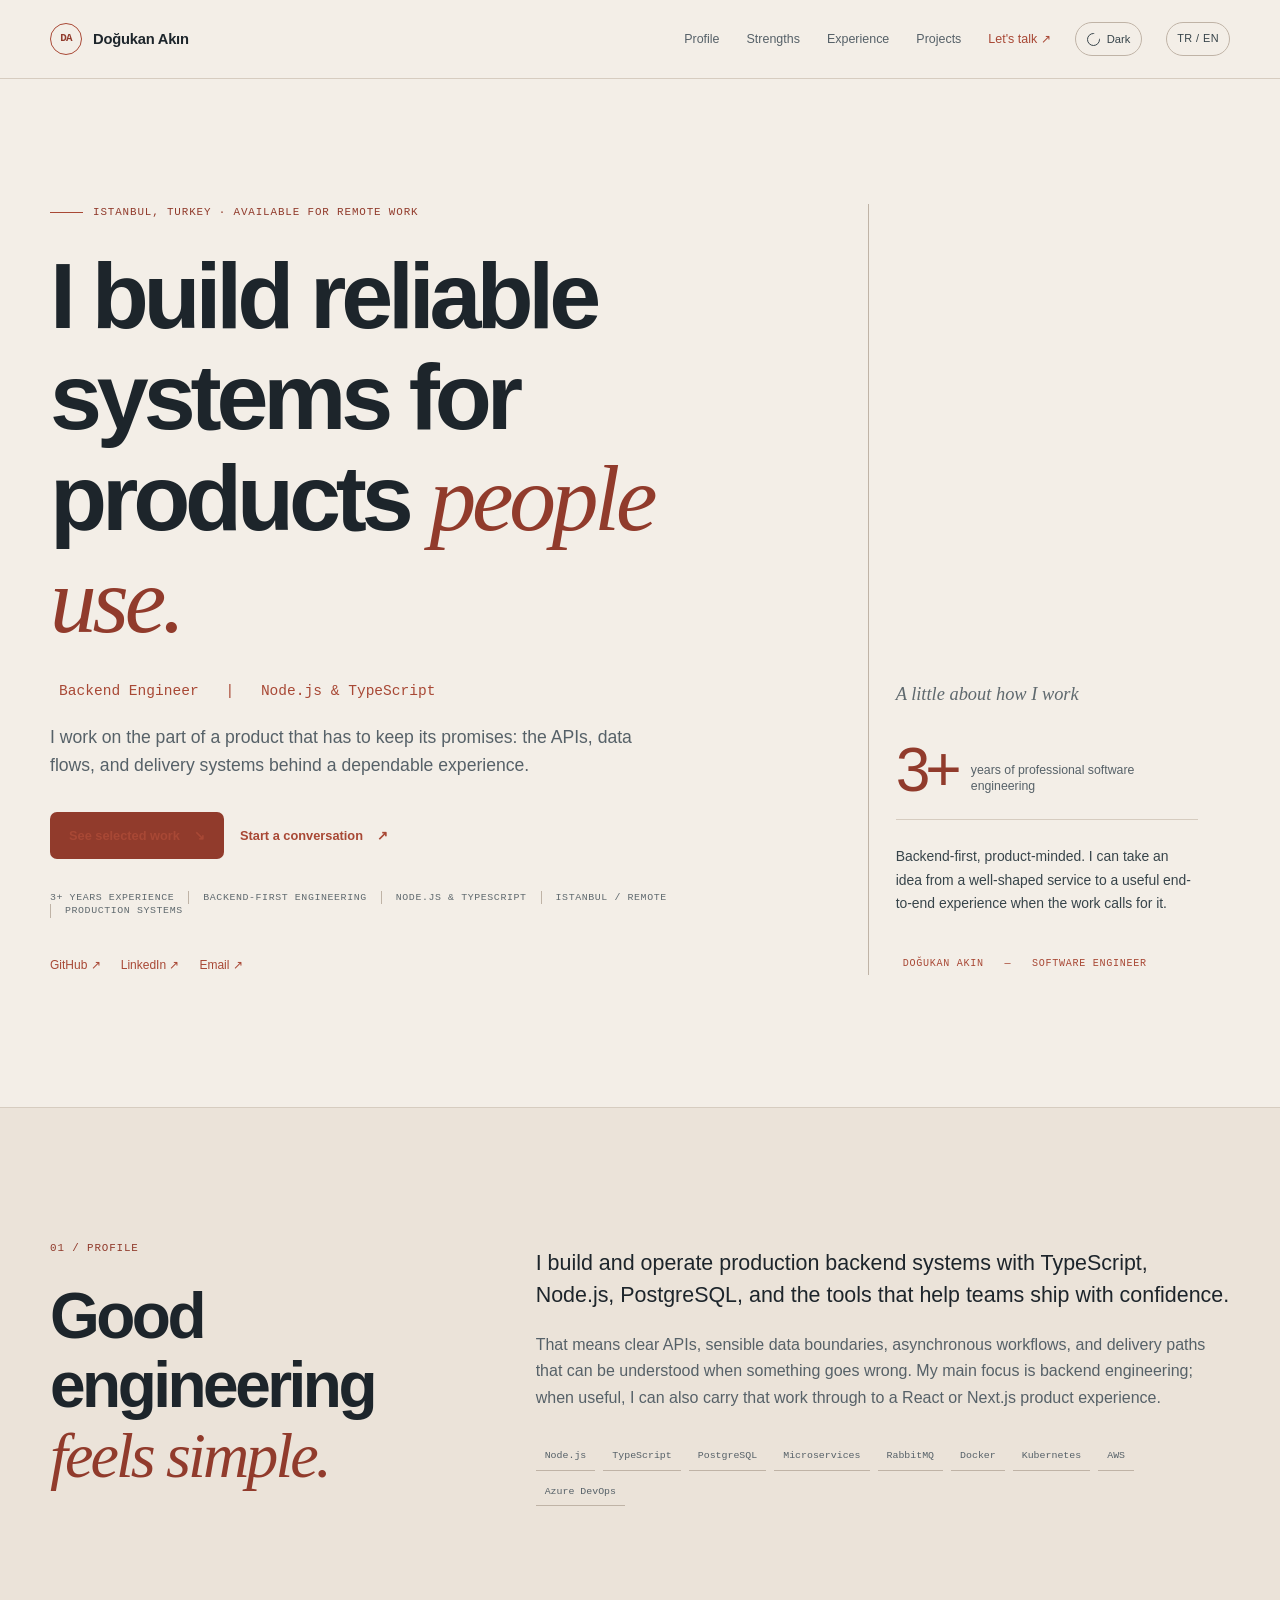
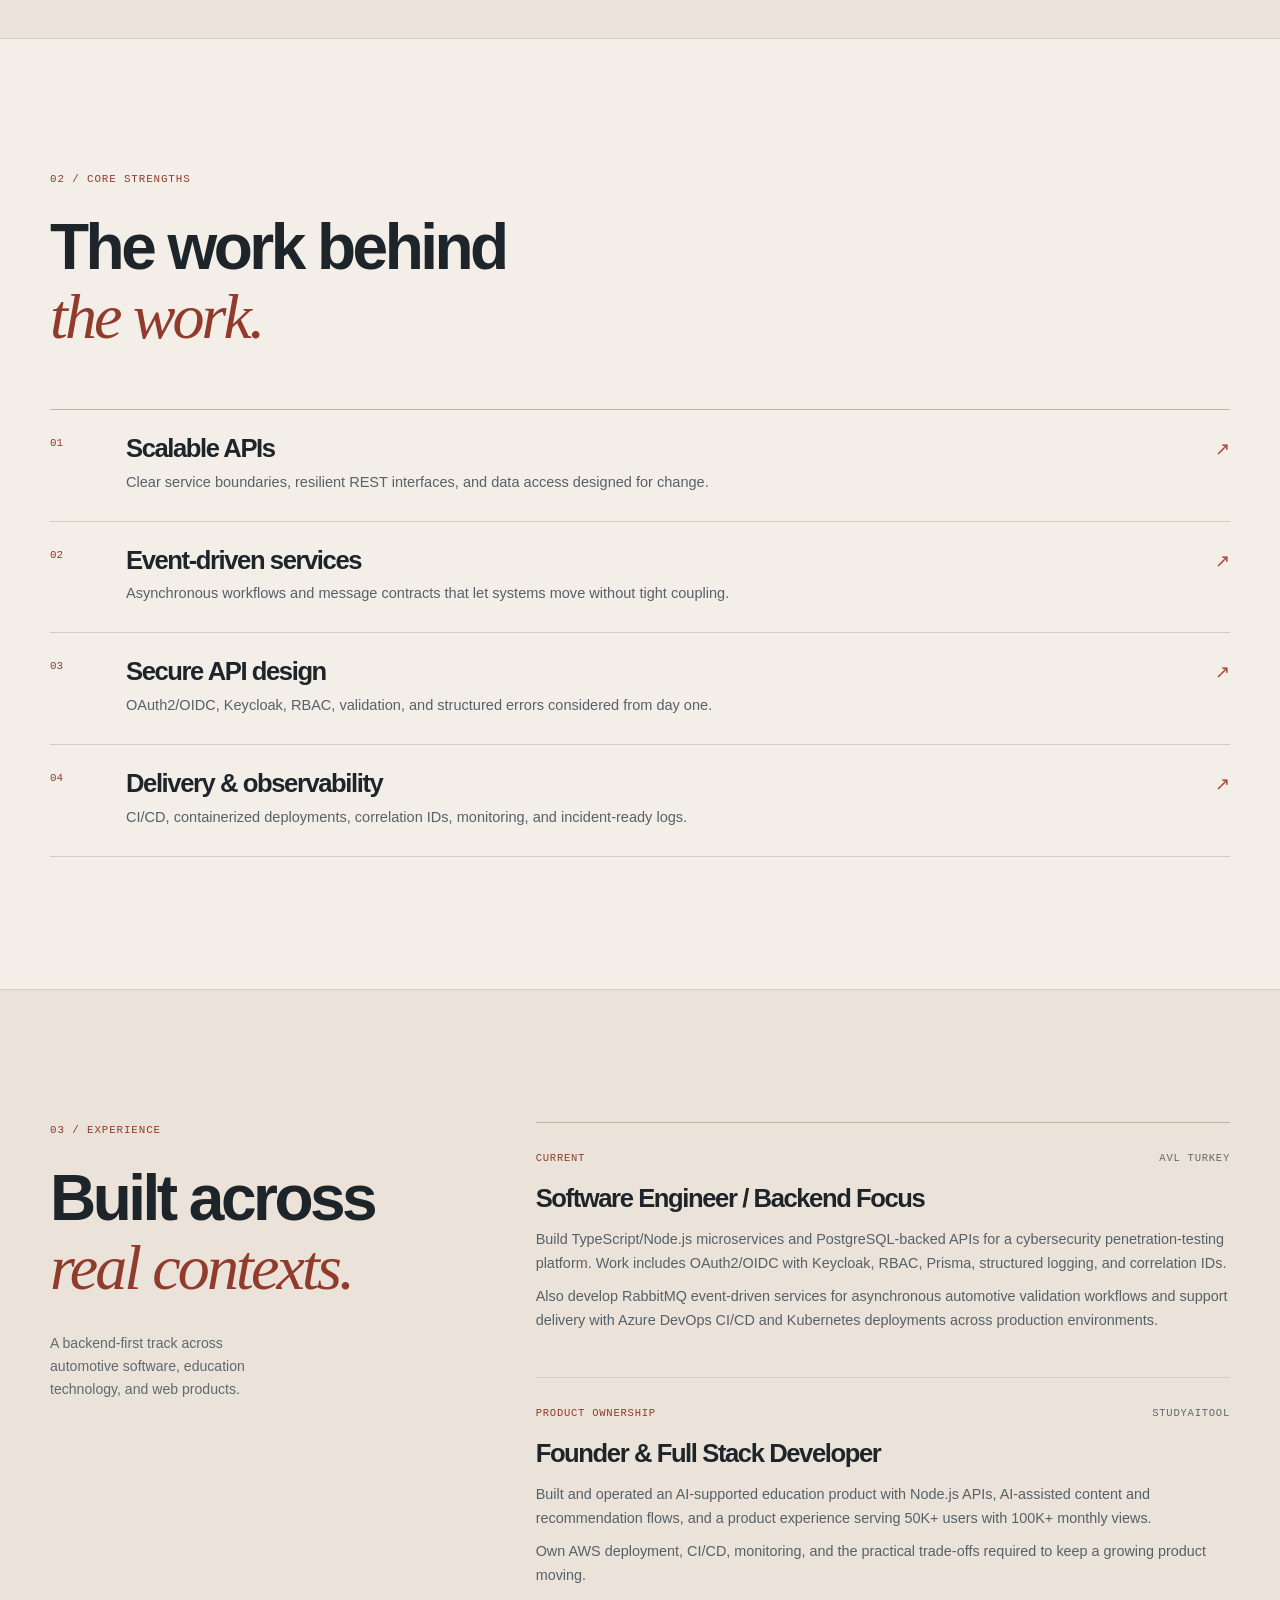
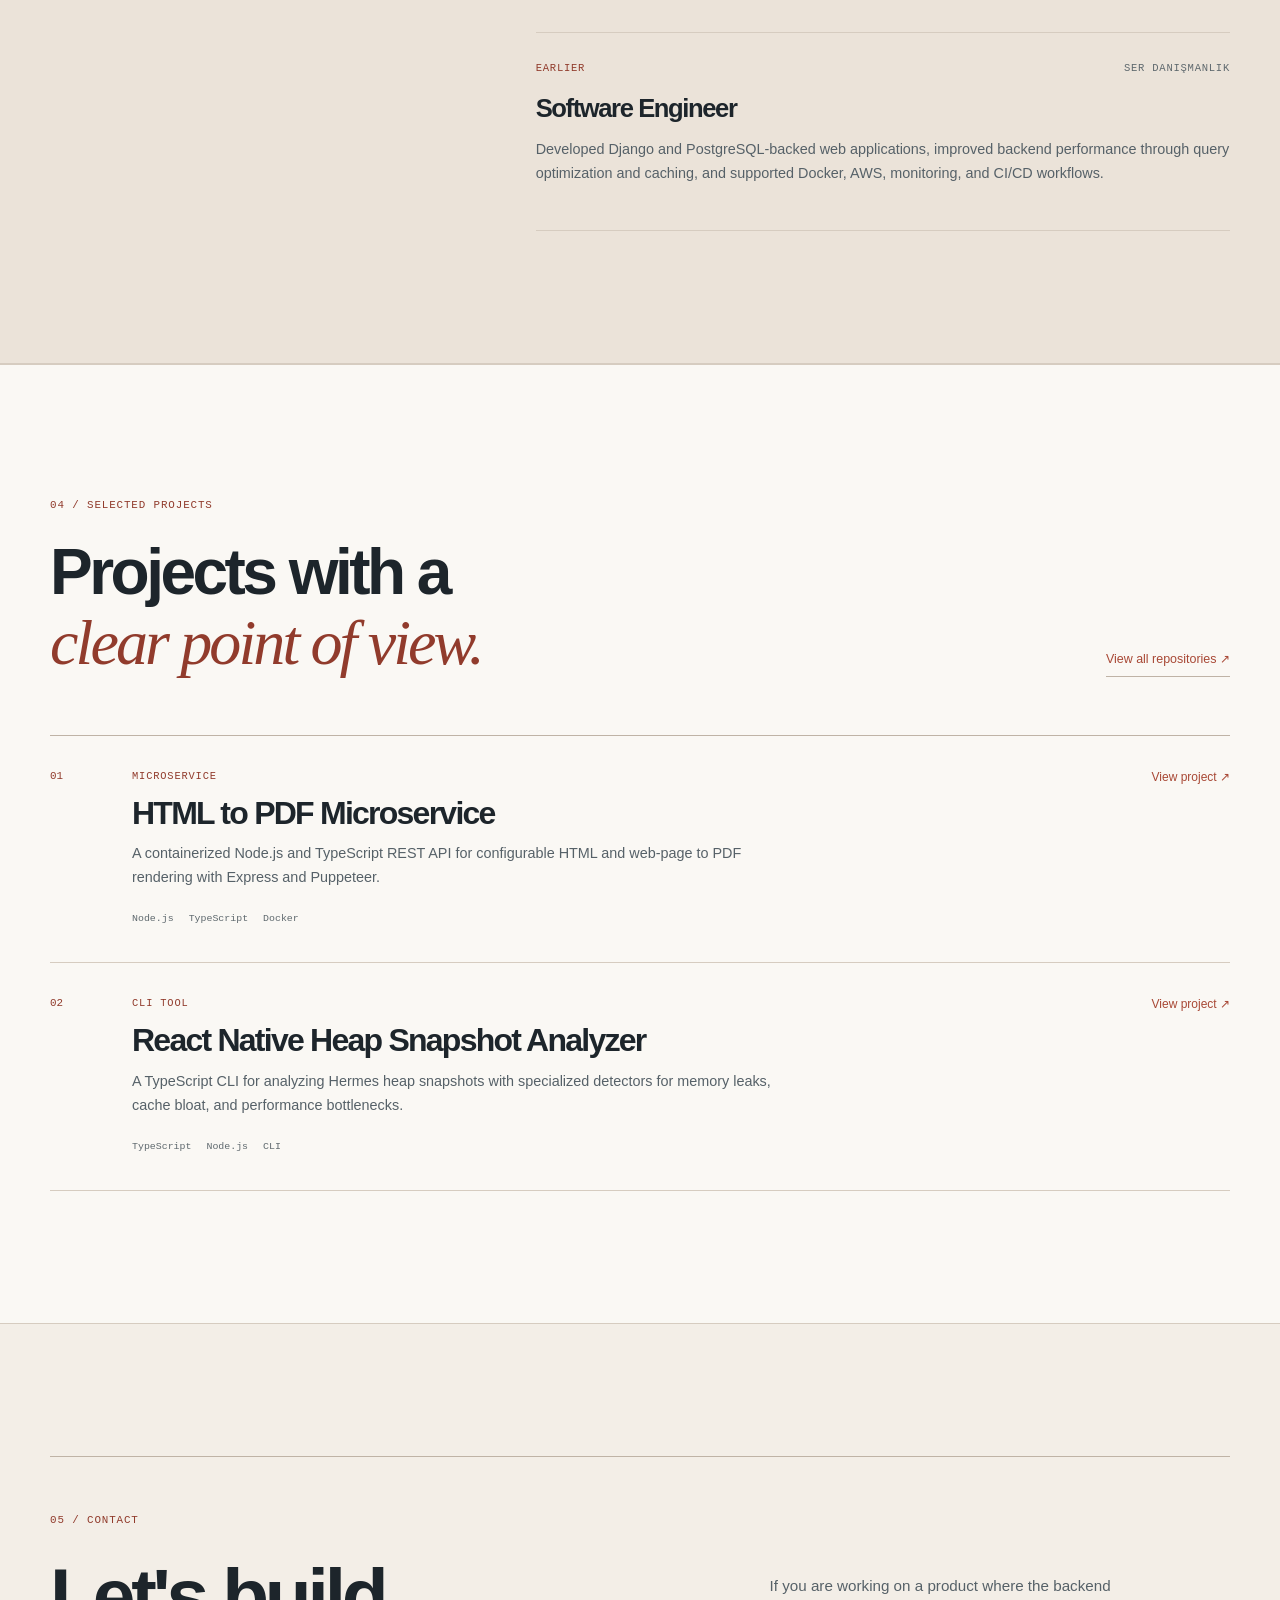
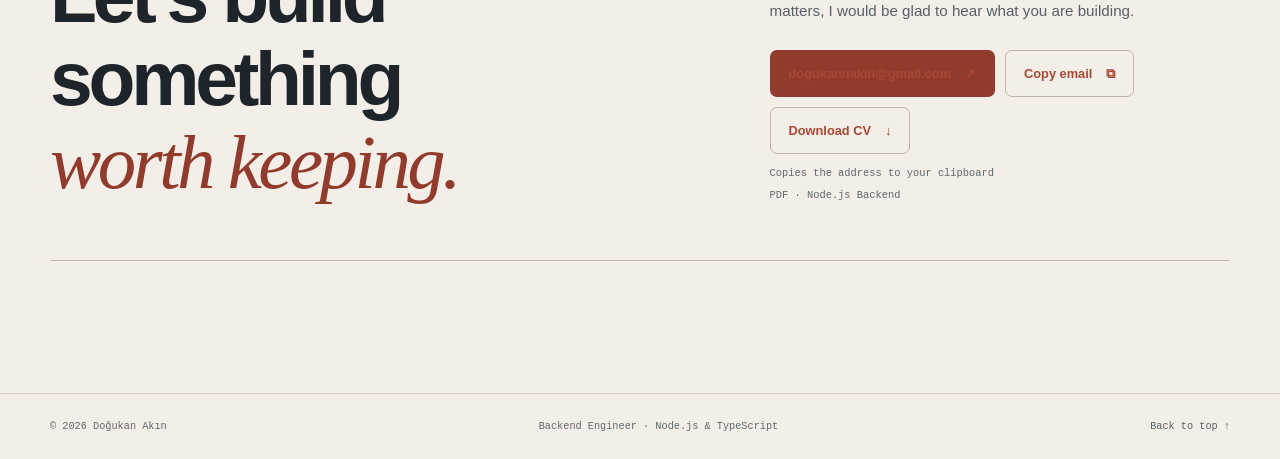
==== commit f0f71867: "feat: add portfolio contact and CV flows" ====
--- a/index.html
+++ b/index.html
@@ -140,6 +140,13 @@
               <a class="button button-primary" href="#projects"><span data-i18n="hero.selectedWork">See selected work</span> <span aria-hidden="true">↘</span></a>
               <a class="button button-text" href="mailto:dogukannakin@gmail.com"><span data-i18n="hero.conversation">Start a conversation</span> <span aria-hidden="true">↗</span></a>
             </div>
+            <ul class="trust-strip" data-i18n-aria-label="accessibility.trustSignals" aria-label="Key facts">
+              <li data-i18n="hero.trustItems.0">3+ years experience</li>
+              <li data-i18n="hero.trustItems.1">Backend-first engineering</li>
+              <li data-i18n="hero.trustItems.2">Node.js &amp; TypeScript</li>
+              <li data-i18n="hero.trustItems.3">Istanbul / Remote</li>
+              <li data-i18n="hero.trustItems.4">Production systems</li>
+            </ul>
             <div class="social-links" data-i18n-aria-label="accessibility.socialLinks" aria-label="Social links">
               <a href="https://github.com/dogukanakin" target="_blank" rel="noreferrer"><span data-i18n="social.github">GitHub</span> <span aria-hidden="true">↗</span></a>
               <a href="https://www.linkedin.com/in/dogukanakinn/" target="_blank" rel="noreferrer"><span data-i18n="social.linkedin">LinkedIn</span> <span aria-hidden="true">↗</span></a>
@@ -248,7 +255,13 @@
           </div>
           <div class="contact-actions">
             <p data-i18n="contact.intro">If you are working on a product where the backend matters, I would be glad to hear what you are building.</p>
-            <a class="button button-primary" href="mailto:dogukannakin@gmail.com"><span data-i18n="contact.email">dogukannakin@gmail.com</span> <span aria-hidden="true">↗</span></a>
+            <div class="contact-cta-group">
+              <a class="button button-primary" href="mailto:dogukannakin@gmail.com"><span data-i18n="contact.email">dogukannakin@gmail.com</span> <span aria-hidden="true">↗</span></a>
+              <button class="button button-outline" type="button" data-copy-email data-email="dogukannakin@gmail.com" data-i18n-aria-label="accessibility.copyEmail" aria-describedby="copy-email-status" aria-label="Copy email address"><span data-i18n="contact.copyEmail">Copy email</span> <span aria-hidden="true">⧉</span></button>
+              <a class="button button-outline" href="assets/cv/dogukan-nodejs-backend.pdf" download="dogukan-nodejs-backend.pdf" data-i18n-aria-label="accessibility.downloadCv" aria-label="Download CV as PDF"><span data-i18n="contact.downloadCv">Download CV</span> <span aria-hidden="true">↓</span></a>
+            </div>
+            <p id="copy-email-status" class="copy-status" role="status" aria-live="polite" data-i18n="contact.copyHint">Copies the address to your clipboard</p>
+            <p class="cv-hint" data-i18n="contact.cvHint">PDF · Node.js Backend</p>
           </div>
         </div>
       </section>
@@ -259,6 +272,7 @@
     </footer>
 
     <script type="module" src="localization.js"></script>
+    <script type="module" src="email-actions.js"></script>
     <script src="script.js"></script>
   </body>
 </html>
--- a/styles.css
+++ b/styles.css
@@ -71,6 +71,8 @@
 h1, h2, h3, p { margin-top: 0; } h1, h2, h3 { line-height: 1.08; letter-spacing: -.055em; } h1 em, h2 em { color: var(--accent-strong); font-family: Georgia, "Times New Roman", serif; font-weight: 400; letter-spacing: -.045em; }
 h1 { max-width: 830px; margin-bottom: 27px; font-size: clamp(3.9rem, 7.3vw, 7.4rem); font-weight: 620; }.hero-role { margin-bottom: 20px; color: var(--text-soft); font-family: "SFMono-Regular", Consolas, monospace; font-size: .91rem; }.hero-role span { padding: 0 9px; color: var(--accent); }.hero-intro { max-width: 630px; margin-bottom: 33px; color: var(--muted-strong); font-size: 1.1rem; line-height: 1.6; }
 .hero-actions, .social-links { display: flex; flex-wrap: wrap; align-items: center; gap: 15px; }.button { display: inline-flex; align-items: center; justify-content: center; gap: 14px; min-height: 47px; padding: 0 18px; border: 1px solid transparent; border-radius: 7px; font-size: .8rem; font-weight: 650; transition: transform .2s ease, background-color .2s ease, border-color .2s ease, color .2s ease; }.button:hover { transform: translateY(-2px); }.button-primary { background: var(--accent-strong); color: var(--button-text); }.button-primary:hover { background: var(--accent-hover); }.button-text { padding-right: 0; padding-left: 0; color: var(--text-soft); }.button-text:hover { color: var(--accent-strong); }.social-links { gap: 20px; margin-top: 38px; color: var(--muted); font-size: .75rem; }.social-links a:hover { color: var(--text); }
+.button-outline { border-color: var(--line-strong); background: transparent; color: var(--text-soft); }.button-outline:hover { border-color: var(--accent); background: var(--accent-soft); color: var(--text); }
+.trust-strip { display: flex; flex-wrap: wrap; gap: 0; margin: 32px 0 0; padding: 0; list-style: none; color: var(--muted); font-family: "SFMono-Regular", Consolas, monospace; font-size: .62rem; line-height: 1.35; text-transform: uppercase; letter-spacing: .06em; }.trust-strip li { padding: 0 14px; }.trust-strip li:first-child { padding-left: 0; }.trust-strip li + li { border-left: 1px solid var(--line-strong); }
 
 .hero-aside { align-self: stretch; display: flex; flex-direction: column; justify-content: end; max-width: 330px; padding: 0 0 3px 27px; border-left: 1px solid var(--line-strong); }.aside-intro { margin-bottom: 36px; color: var(--muted); font-family: Georgia, "Times New Roman", serif; font-size: 1.15rem; font-style: italic; }.aside-stat { display: flex; align-items: end; gap: 14px; padding-bottom: 24px; border-bottom: 1px solid var(--line); }.aside-stat strong { color: var(--accent-strong); font-size: 3.9rem; font-weight: 500; letter-spacing: -.08em; line-height: .8; }.aside-stat span { color: var(--muted-strong); font-size: .77rem; line-height: 1.35; }.aside-note { margin: 25px 0 40px; color: var(--text-soft); font-size: .87rem; line-height: 1.7; }.aside-signature { color: var(--muted); font-family: "SFMono-Regular", Consolas, monospace; font-size: .63rem; text-transform: uppercase; letter-spacing: .07em; }.aside-signature span { color: var(--accent); padding: 0 7px; }
 
@@ -82,13 +84,14 @@
 
 .projects-header { display: flex; align-items: end; justify-content: space-between; gap: 30px; margin-bottom: 58px; }.text-link { padding-bottom: 6px; border-bottom: 1px solid var(--line-strong); color: var(--muted-strong); font-size: .78rem; }.text-link:hover { color: var(--accent-strong); border-color: var(--accent); }.project-list { border-top: 1px solid var(--line-strong); }.project-row { display: grid; grid-template-columns: 58px minmax(0, 1fr) 140px; align-items: start; gap: 24px; padding: 32px 0 35px; border-bottom: 1px solid var(--line); }.project-number { color: var(--accent-strong); font-family: "SFMono-Regular", Consolas, monospace; font-size: .68rem; }.project-type { margin-bottom: 11px; color: var(--accent-strong); font-family: "SFMono-Regular", Consolas, monospace; font-size: .65rem; text-transform: uppercase; letter-spacing: .08em; }.project-main h3 { margin-bottom: 12px; font-size: 2rem; font-weight: 560; }.project-main > p:not(.project-type) { max-width: 660px; margin-bottom: 21px; color: var(--muted-strong); font-size: .9rem; }.tag-list { display: flex; flex-wrap: wrap; gap: 15px; }.tag-list span { color: var(--muted); }.project-link { justify-self: end; color: var(--text-soft); font-size: .75rem; }.project-link:hover { color: var(--accent-strong); }
 
-.contact-section { background: var(--bg); }.contact-layout { display: grid; grid-template-columns: 1fr .72fr; gap: 80px; padding: 55px 0; border-top: 1px solid var(--line-strong); border-bottom: 1px solid var(--line-strong); }.contact-layout h2 { margin-bottom: 0; font-size: clamp(3rem, 6vw, 5.8rem); font-weight: 600; }.contact-actions { align-self: end; max-width: 390px; }.contact-actions p { margin-bottom: 27px; color: var(--muted-strong); font-size: .95rem; }
+.contact-section { background: var(--bg); }.contact-layout { display: grid; grid-template-columns: 1fr .72fr; gap: 80px; padding: 55px 0; border-top: 1px solid var(--line-strong); border-bottom: 1px solid var(--line-strong); }.contact-layout h2 { margin-bottom: 0; font-size: clamp(3rem, 6vw, 5.8rem); font-weight: 600; }.contact-actions { align-self: end; max-width: 390px; }.contact-actions p { margin-bottom: 27px; color: var(--muted-strong); font-size: .95rem; }.contact-cta-group { display: flex; flex-wrap: wrap; gap: 10px; }.copy-status, .cv-hint { margin: 11px 0 0 !important; color: var(--muted) !important; font-family: "SFMono-Regular", Consolas, monospace; font-size: .65rem !important; }.cv-hint { margin-top: 5px !important; }
+.not-found-page { min-height: calc(100vh - 127px); display: flex; align-items: center; }.not-found-content { max-width: 720px; }.not-found-content h1 { margin-bottom: 25px; }.not-found-description { max-width: 510px; margin-bottom: 34px; color: var(--muted-strong); font-size: 1.05rem; }
 .site-footer { padding: 24px 0; border-top: 1px solid var(--line); color: var(--muted); font-family: "SFMono-Regular", Consolas, monospace; font-size: .64rem; }.footer-wrap { display: flex; justify-content: space-between; gap: 20px; }.footer-wrap a { color: var(--muted-strong); }.footer-wrap a:hover { color: var(--accent-strong); }
 
 @media (max-width: 900px) { .hero-grid, .split-layout, .contact-layout { grid-template-columns: 1fr; }.hero { min-height: auto; padding-top: 110px; }.hero-aside { max-width: 570px; min-height: 260px; }.contact-layout { gap: 42px; }.contact-actions { max-width: 570px; } }
 @media (max-width: 640px) {
   .container { width: min(var(--max), calc(100% - 32px)); }.nav-wrap { min-height: 70px; }.header-actions { gap: 12px; }.theme-toggle { padding: 0 9px; }.theme-toggle span:last-child { display: none; }.language-toggle { padding: 0 8px; font-size: .63rem; }.nav-toggle { display: flex; flex-direction: column; gap: 5px; padding: 10px 0 10px 9px; cursor: pointer; }.nav-toggle > span:not(.sr-only) { display: block; width: 22px; height: 1px; background: var(--text); }.site-nav { position: absolute; top: calc(100% + 1px); right: 16px; left: 16px; display: none; flex-direction: column; align-items: stretch; gap: 0; padding: 7px; border: 1px solid var(--line-strong); background: var(--surface-strong); box-shadow: 0 18px 45px rgba(28, 29, 28, .14); }.site-nav[data-open="true"] { display: flex; }.site-nav a { padding: 12px 14px; }.site-nav .nav-contact { padding: 12px 14px; }
-  .section-shell { padding: 91px 0; }.hero { padding-top: 84px; }.eyebrow { margin-bottom: 20px; font-size: .62rem; }.hero h1 { font-size: clamp(3.15rem, 14vw, 5.15rem); }.hero-role { font-size: .73rem; }.hero-intro { font-size: 1rem; }.hero-actions { align-items: stretch; flex-direction: column; gap: 8px; }.button { justify-content: space-between; }.button-text { justify-content: flex-start; min-height: 35px; }.social-links { margin-top: 25px; }.hero-aside { min-height: auto; margin-top: 42px; padding: 0 0 0 20px; }.aside-intro { margin-bottom: 25px; }.aside-note { margin-bottom: 28px; }
-  .section-heading h2 { font-size: clamp(2.7rem, 12vw, 4rem); }.profile-content { padding-top: 4px; }.profile-content .lead { font-size: 1.16rem; }.strength-item { grid-template-columns: 35px minmax(0, 1fr) 20px; gap: 11px; padding: 22px 0; }.strength-item h3 { font-size: 1.35rem; }.strength-item p { font-size: .85rem; }.timeline-meta { align-items: start; flex-direction: column; gap: 5px; }.timeline-item h3 { font-size: 1.4rem; }.projects-header { display: block; margin-bottom: 38px; }.projects-header .text-link { display: inline-block; margin-top: 24px; }.project-row { grid-template-columns: 35px minmax(0, 1fr); gap: 12px; padding: 26px 0 29px; }.project-main h3 { font-size: 1.55rem; }.project-link { grid-column: 2; justify-self: start; margin-top: 5px; }.tag-list { gap: 10px; }.contact-layout { padding: 42px 0; }.footer-wrap { align-items: start; flex-direction: column; gap: 9px; }
+  .section-shell { padding: 91px 0; }.hero { padding-top: 84px; }.eyebrow { margin-bottom: 20px; font-size: .62rem; }.hero h1 { font-size: clamp(3.15rem, 14vw, 5.15rem); }.hero-role { font-size: .73rem; }.hero-intro { font-size: 1rem; }.hero-actions { align-items: stretch; flex-direction: column; gap: 8px; }.button { justify-content: space-between; }.button-text { justify-content: flex-start; min-height: 35px; }.trust-strip { gap: 9px 0; margin-top: 25px; }.trust-strip li { padding: 0 10px; }.trust-strip li:first-child { padding-left: 0; }.social-links { margin-top: 25px; }.hero-aside { min-height: auto; margin-top: 42px; padding: 0 0 0 20px; }.aside-intro { margin-bottom: 25px; }.aside-note { margin-bottom: 28px; }
+  .section-heading h2 { font-size: clamp(2.7rem, 12vw, 4rem); }.profile-content { padding-top: 4px; }.profile-content .lead { font-size: 1.16rem; }.strength-item { grid-template-columns: 35px minmax(0, 1fr) 20px; gap: 11px; padding: 22px 0; }.strength-item h3 { font-size: 1.35rem; }.strength-item p { font-size: .85rem; }.timeline-meta { align-items: start; flex-direction: column; gap: 5px; }.timeline-item h3 { font-size: 1.4rem; }.projects-header { display: block; margin-bottom: 38px; }.projects-header .text-link { display: inline-block; margin-top: 24px; }.project-row { grid-template-columns: 35px minmax(0, 1fr); gap: 12px; padding: 26px 0 29px; }.project-main h3 { font-size: 1.55rem; }.project-link { grid-column: 2; justify-self: start; margin-top: 5px; }.tag-list { gap: 10px; }.contact-layout { padding: 42px 0; }.contact-cta-group { flex-direction: column; align-items: stretch; }.not-found-page { min-height: calc(100vh - 112px); }.not-found-description { font-size: .95rem; }.footer-wrap { align-items: start; flex-direction: column; gap: 9px; }
 }
 @media (prefers-reduced-motion: reduce) { html { scroll-behavior: auto; } *, *::before, *::after { transition-duration: .01ms !important; animation-duration: .01ms !important; animation-iteration-count: 1 !important; } }
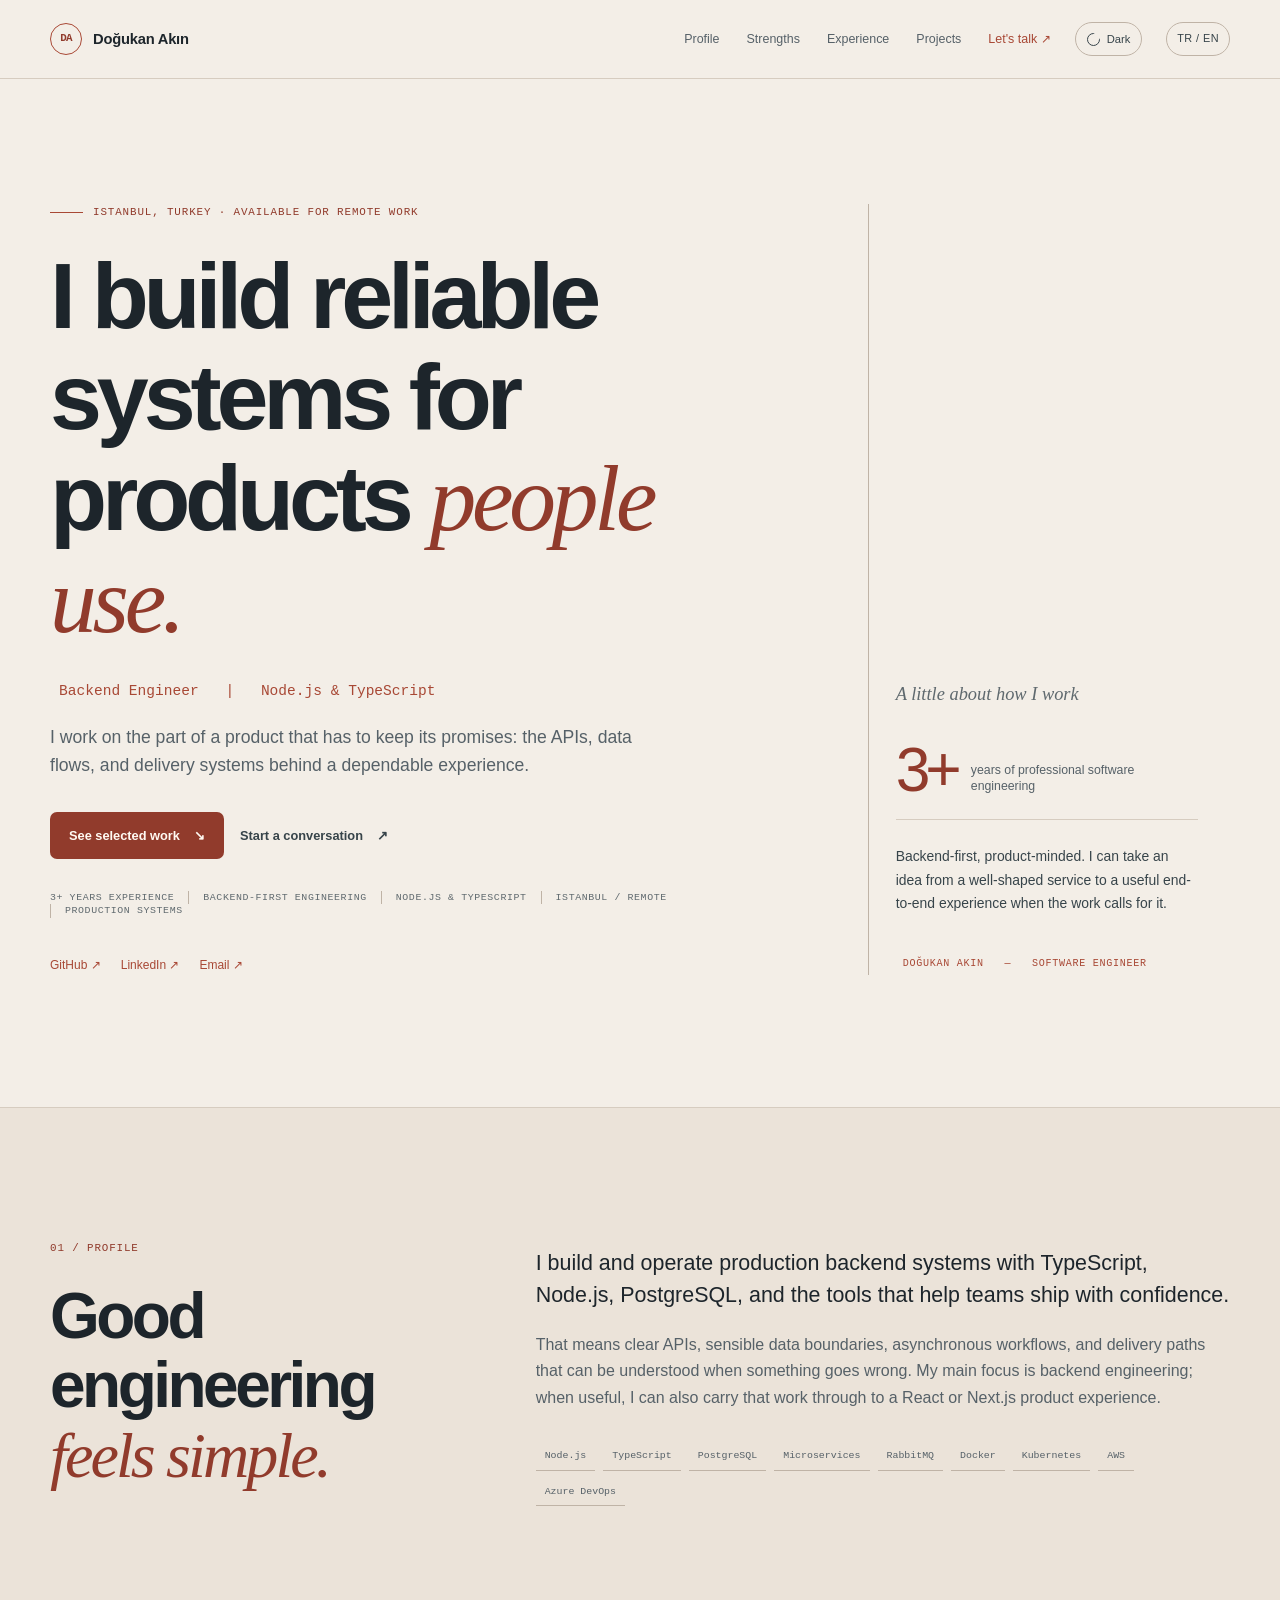
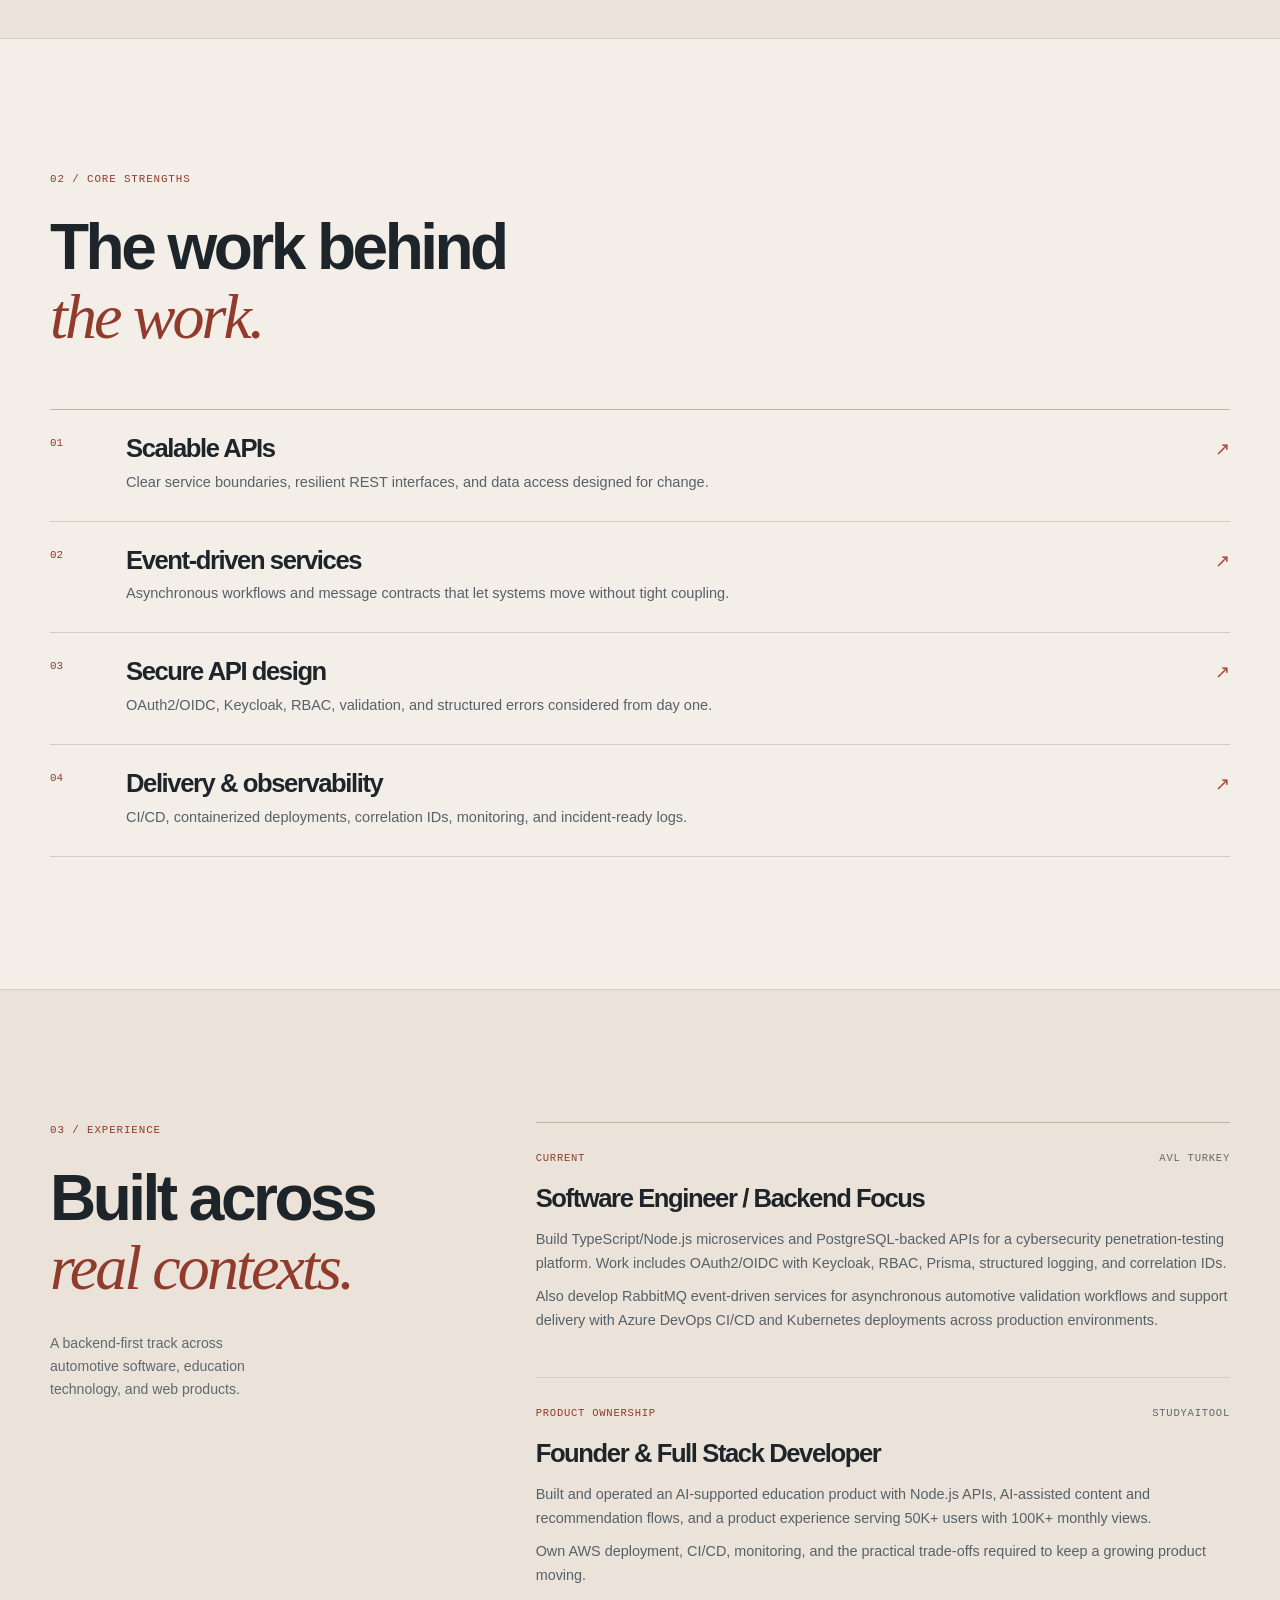
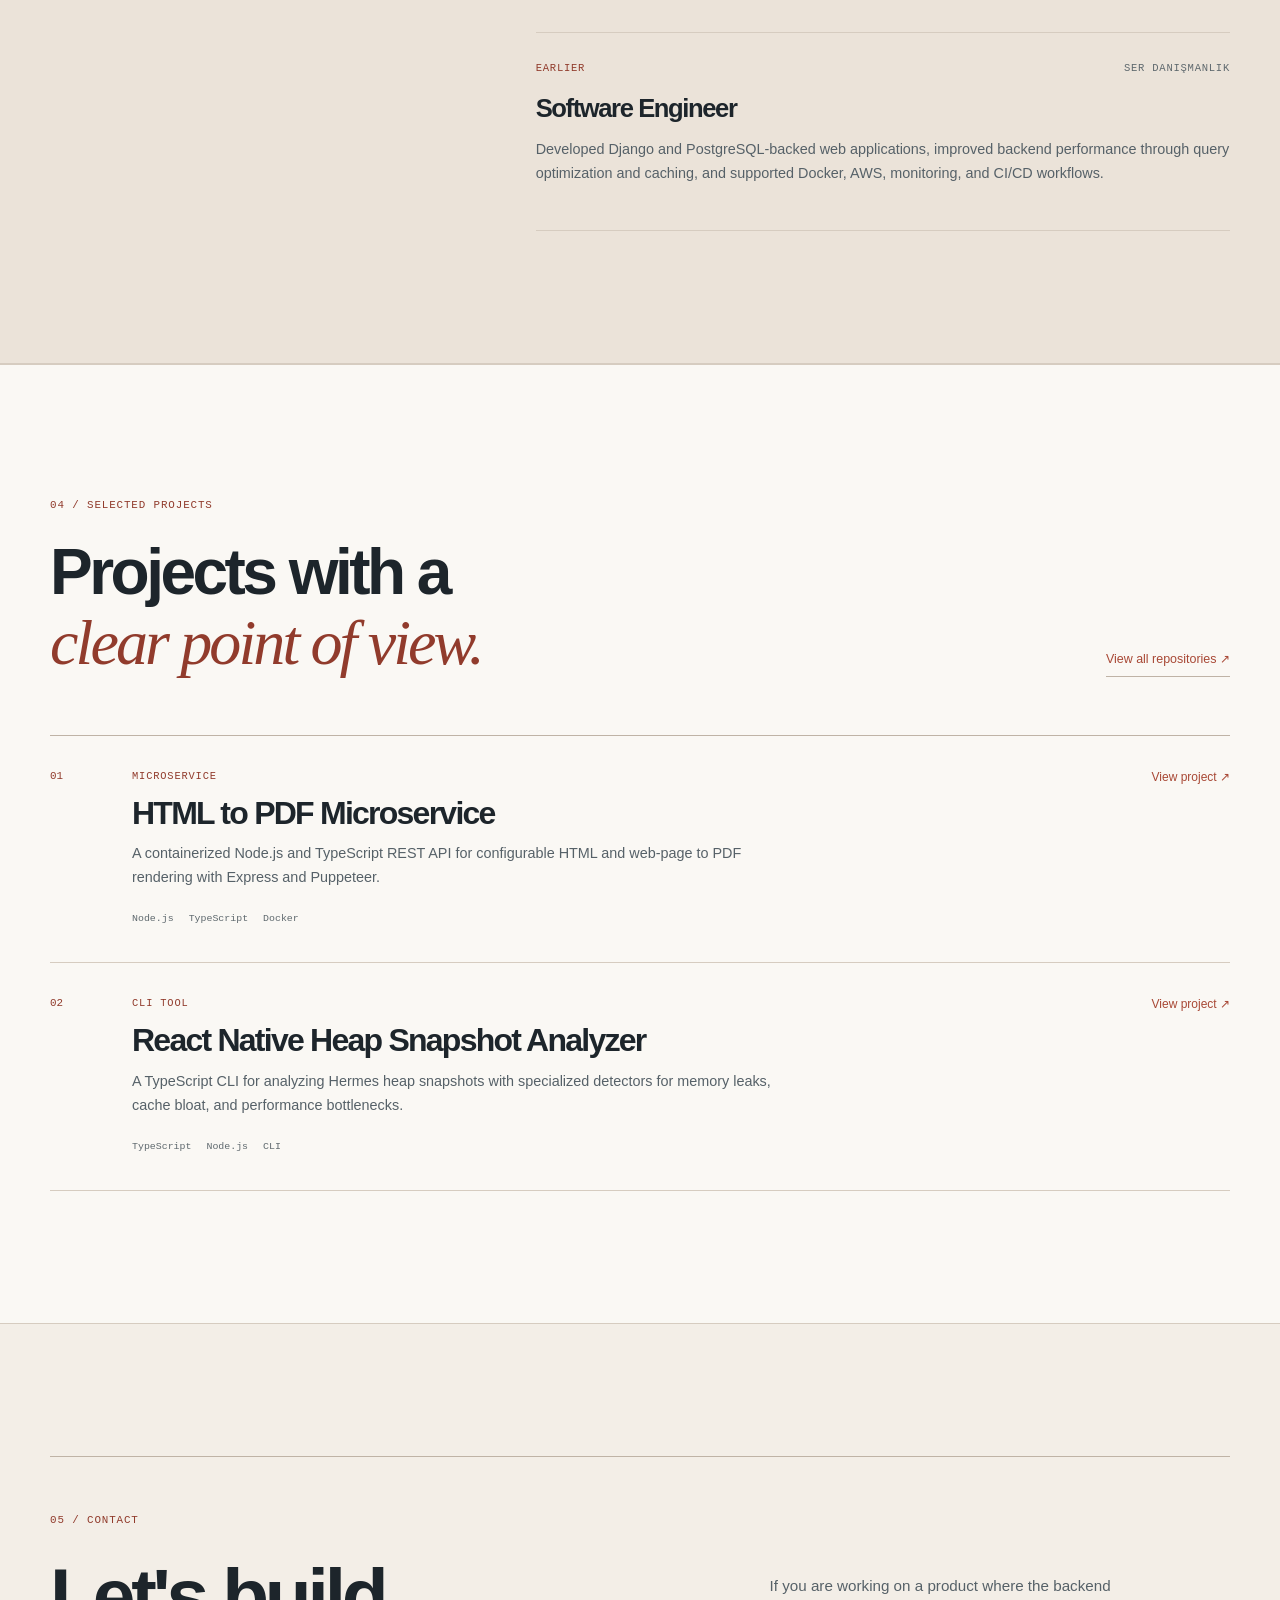
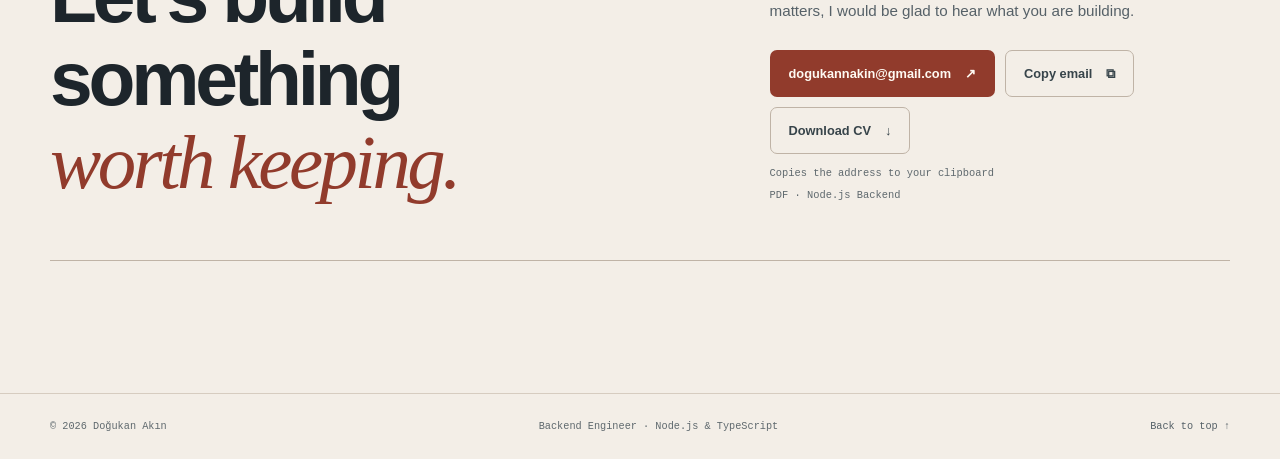
==== commit 04d9d752: "refactor: update CV file reference and primary button styles" ====
--- a/index.html
+++ b/index.html
@@ -258,7 +258,7 @@
             <div class="contact-cta-group">
               <a class="button button-primary" href="mailto:dogukannakin@gmail.com"><span data-i18n="contact.email">dogukannakin@gmail.com</span> <span aria-hidden="true">↗</span></a>
               <button class="button button-outline" type="button" data-copy-email data-email="dogukannakin@gmail.com" data-i18n-aria-label="accessibility.copyEmail" aria-describedby="copy-email-status" aria-label="Copy email address"><span data-i18n="contact.copyEmail">Copy email</span> <span aria-hidden="true">⧉</span></button>
-              <a class="button button-outline" href="assets/cv/dogukan-nodejs-backend.pdf" download="dogukan-nodejs-backend.pdf" data-i18n-aria-label="accessibility.downloadCv" aria-label="Download CV as PDF"><span data-i18n="contact.downloadCv">Download CV</span> <span aria-hidden="true">↓</span></a>
+              <a class="button button-outline" href="assets/cv/dogukanakin.pdf" download="dogukanakin.pdf" data-i18n-aria-label="accessibility.downloadCv" aria-label="Download CV as PDF"><span data-i18n="contact.downloadCv">Download CV</span> <span aria-hidden="true">↓</span></a>
             </div>
             <p id="copy-email-status" class="copy-status" role="status" aria-live="polite" data-i18n="contact.copyHint">Copies the address to your clipboard</p>
             <p class="cv-hint" data-i18n="contact.cvHint">PDF · Node.js Backend</p>
--- a/styles.css
+++ b/styles.css
@@ -13,6 +13,8 @@
   --accent-strong: #913b2c;
   --accent-hover: #7e2f24;
   --accent-soft: rgba(168, 72, 53, .12);
+  --button-primary-bg: #913b2c;
+  --button-primary-hover: #7e2f24;
   --button-text: #fffaf3;
   --max: 1180px;
 }
@@ -32,7 +34,9 @@
   --accent-strong: #f1a58e;
   --accent-hover: #ffb09a;
   --accent-soft: rgba(226, 138, 114, .14);
-  --button-text: #171a1c;
+  --button-primary-bg: #a84835;
+  --button-primary-hover: #913b2c;
+  --button-text: #fffaf3;
 }
 
 * { box-sizing: border-box; }
@@ -60,7 +64,7 @@
 .brand-mark { display: grid; place-items: center; width: 32px; height: 32px; border: 1px solid var(--accent); border-radius: 50%; color: var(--accent-strong); font-family: "SFMono-Regular", Consolas, monospace; font-size: .68rem; letter-spacing: -.08em; }
 .header-actions, .site-nav { display: flex; align-items: center; }
 .header-actions { gap: 24px; }.site-nav { gap: 27px; color: var(--muted-strong); font-size: .78rem; }.site-nav a { transition: color .2s ease; }.site-nav a:hover { color: var(--text); }
-.site-nav .nav-contact { color: var(--text); }.nav-contact span, .social-links span, .button span, .text-link span, .project-link span { color: var(--accent); }
+.site-nav .nav-contact { color: var(--text); }.nav-contact span, .social-links span, .text-link span, .project-link span { color: var(--accent); }
 .theme-toggle { display: inline-flex; align-items: center; gap: 7px; min-height: 34px; padding: 0 11px; border: 1px solid var(--line-strong); border-radius: 999px; background: transparent; color: var(--text-soft); font: inherit; font-size: .7rem; cursor: pointer; transition: background-color .2s ease, border-color .2s ease, color .2s ease; }
 .theme-toggle:hover { border-color: var(--accent); background: var(--accent-soft); color: var(--text); }.theme-icon { position: relative; display: block; width: 13px; height: 13px; border: 1.5px solid currentColor; border-radius: 50%; }.theme-icon::after { position: absolute; top: -3px; right: -3px; width: 8px; height: 8px; border-radius: 50%; background: var(--bg); content: ""; }.theme-toggle[aria-pressed="true"] .theme-icon { border-radius: 3px; border-width: 1px; transform: rotate(45deg); }.theme-toggle[aria-pressed="true"] .theme-icon::after { display: none; }
 .language-toggle { display: inline-flex; align-items: center; justify-content: center; min-height: 34px; padding: 0 10px; border: 1px solid var(--line-strong); border-radius: 999px; background: transparent; color: var(--text-soft); font: inherit; font-size: .68rem; letter-spacing: .04em; cursor: pointer; transition: background-color .2s ease, border-color .2s ease, color .2s ease; }.language-toggle:hover, .language-toggle[aria-pressed="true"] { border-color: var(--accent); background: var(--accent-soft); color: var(--text); }
@@ -70,7 +74,7 @@
 .hero-grid { display: grid; grid-template-columns: minmax(0, 1.18fr) minmax(280px, .62fr); align-items: end; gap: clamp(60px, 10vw, 150px); }.eyebrow { display: flex; align-items: center; gap: 10px; margin: 0 0 24px; color: var(--accent-strong); font-family: "SFMono-Regular", Consolas, monospace; font-size: .68rem; letter-spacing: .08em; text-transform: uppercase; }.eyebrow-rule { display: inline-block; width: 33px; height: 1px; background: var(--accent); }
 h1, h2, h3, p { margin-top: 0; } h1, h2, h3 { line-height: 1.08; letter-spacing: -.055em; } h1 em, h2 em { color: var(--accent-strong); font-family: Georgia, "Times New Roman", serif; font-weight: 400; letter-spacing: -.045em; }
 h1 { max-width: 830px; margin-bottom: 27px; font-size: clamp(3.9rem, 7.3vw, 7.4rem); font-weight: 620; }.hero-role { margin-bottom: 20px; color: var(--text-soft); font-family: "SFMono-Regular", Consolas, monospace; font-size: .91rem; }.hero-role span { padding: 0 9px; color: var(--accent); }.hero-intro { max-width: 630px; margin-bottom: 33px; color: var(--muted-strong); font-size: 1.1rem; line-height: 1.6; }
-.hero-actions, .social-links { display: flex; flex-wrap: wrap; align-items: center; gap: 15px; }.button { display: inline-flex; align-items: center; justify-content: center; gap: 14px; min-height: 47px; padding: 0 18px; border: 1px solid transparent; border-radius: 7px; font-size: .8rem; font-weight: 650; transition: transform .2s ease, background-color .2s ease, border-color .2s ease, color .2s ease; }.button:hover { transform: translateY(-2px); }.button-primary { background: var(--accent-strong); color: var(--button-text); }.button-primary:hover { background: var(--accent-hover); }.button-text { padding-right: 0; padding-left: 0; color: var(--text-soft); }.button-text:hover { color: var(--accent-strong); }.social-links { gap: 20px; margin-top: 38px; color: var(--muted); font-size: .75rem; }.social-links a:hover { color: var(--text); }
+.hero-actions, .social-links { display: flex; flex-wrap: wrap; align-items: center; gap: 15px; }.button { display: inline-flex; align-items: center; justify-content: center; gap: 14px; min-height: 47px; padding: 0 18px; border: 1px solid transparent; border-radius: 7px; font-size: .8rem; font-weight: 650; transition: transform .2s ease, background-color .2s ease, border-color .2s ease, color .2s ease; }.button:hover { transform: translateY(-2px); }.button-primary { background: var(--button-primary-bg); color: var(--button-text); }.button-primary span { color: var(--button-text); }.button-primary:hover { background: var(--button-primary-hover); }.button-text { padding-right: 0; padding-left: 0; color: var(--text-soft); }.button-text:hover { color: var(--accent-strong); }.social-links { gap: 20px; margin-top: 38px; color: var(--muted); font-size: .75rem; }.social-links a:hover { color: var(--text); }
 .button-outline { border-color: var(--line-strong); background: transparent; color: var(--text-soft); }.button-outline:hover { border-color: var(--accent); background: var(--accent-soft); color: var(--text); }
 .trust-strip { display: flex; flex-wrap: wrap; gap: 0; margin: 32px 0 0; padding: 0; list-style: none; color: var(--muted); font-family: "SFMono-Regular", Consolas, monospace; font-size: .62rem; line-height: 1.35; text-transform: uppercase; letter-spacing: .06em; }.trust-strip li { padding: 0 14px; }.trust-strip li:first-child { padding-left: 0; }.trust-strip li + li { border-left: 1px solid var(--line-strong); }
 
